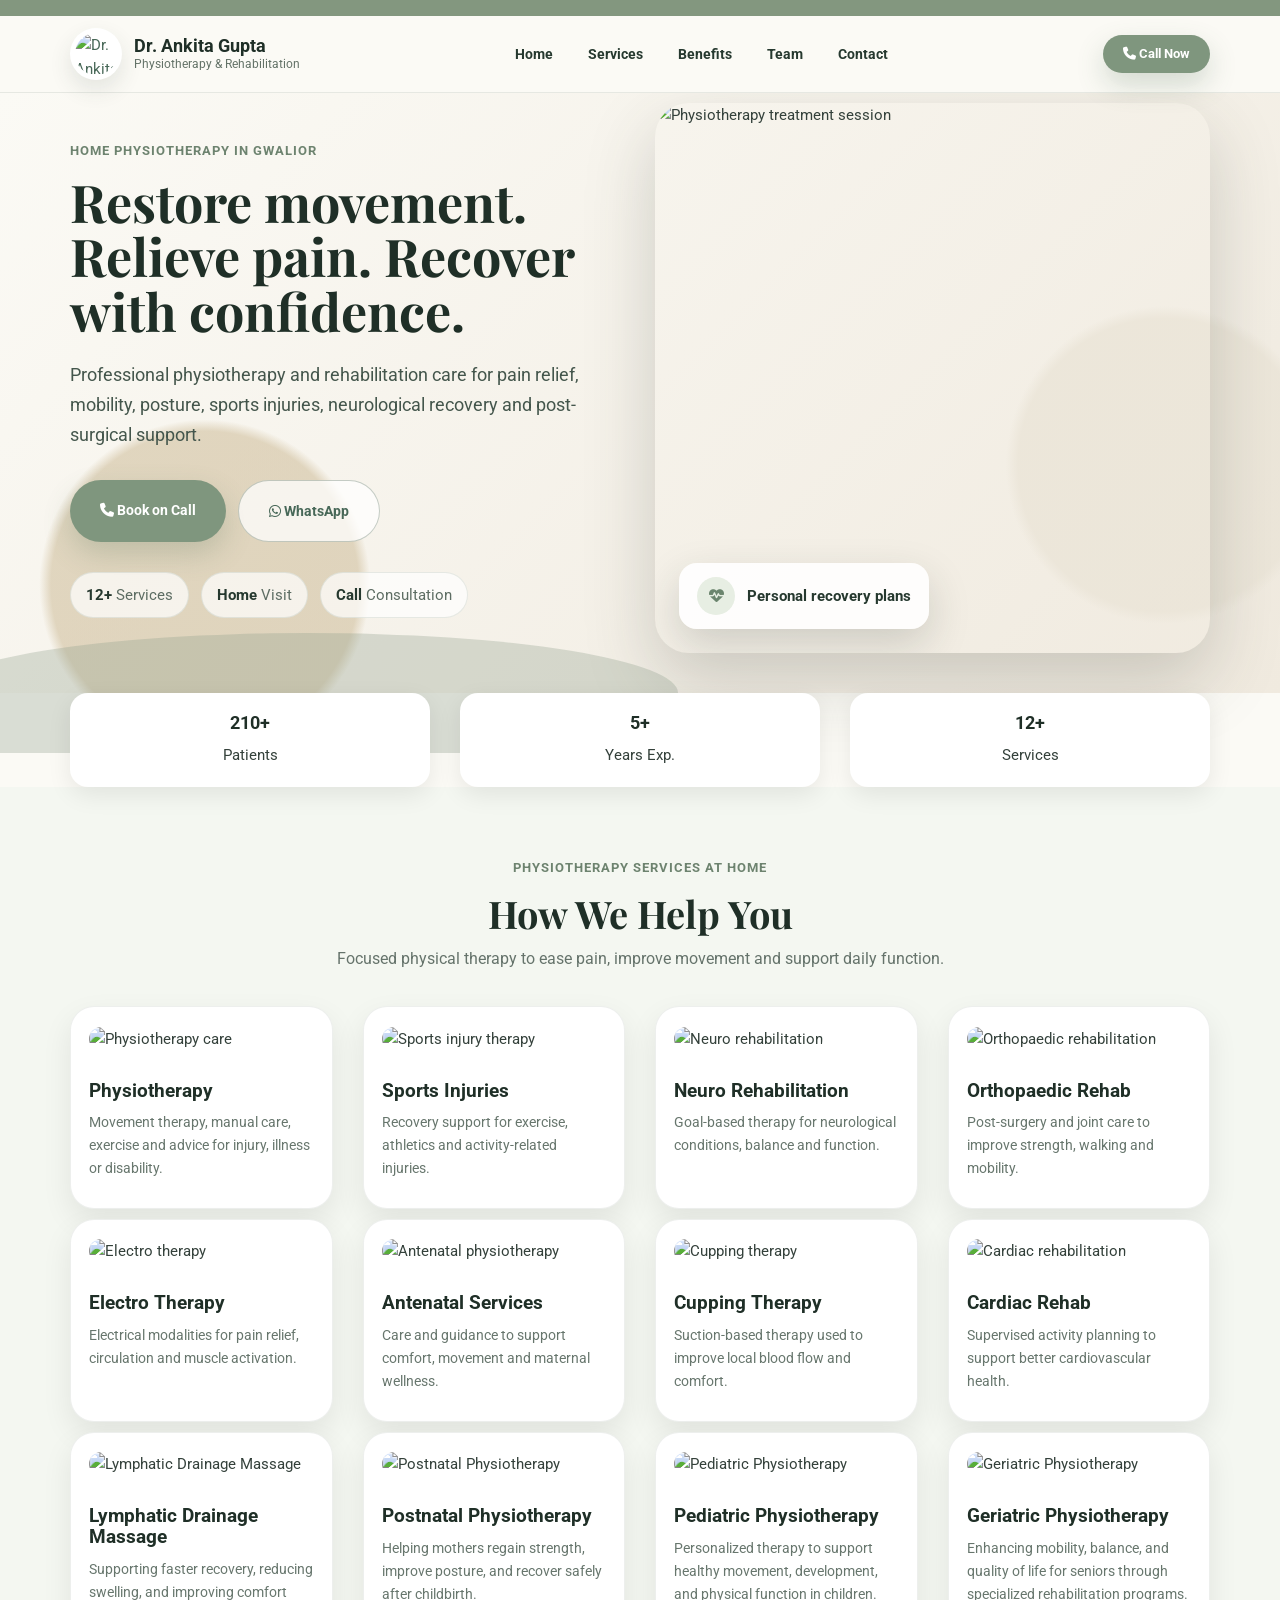
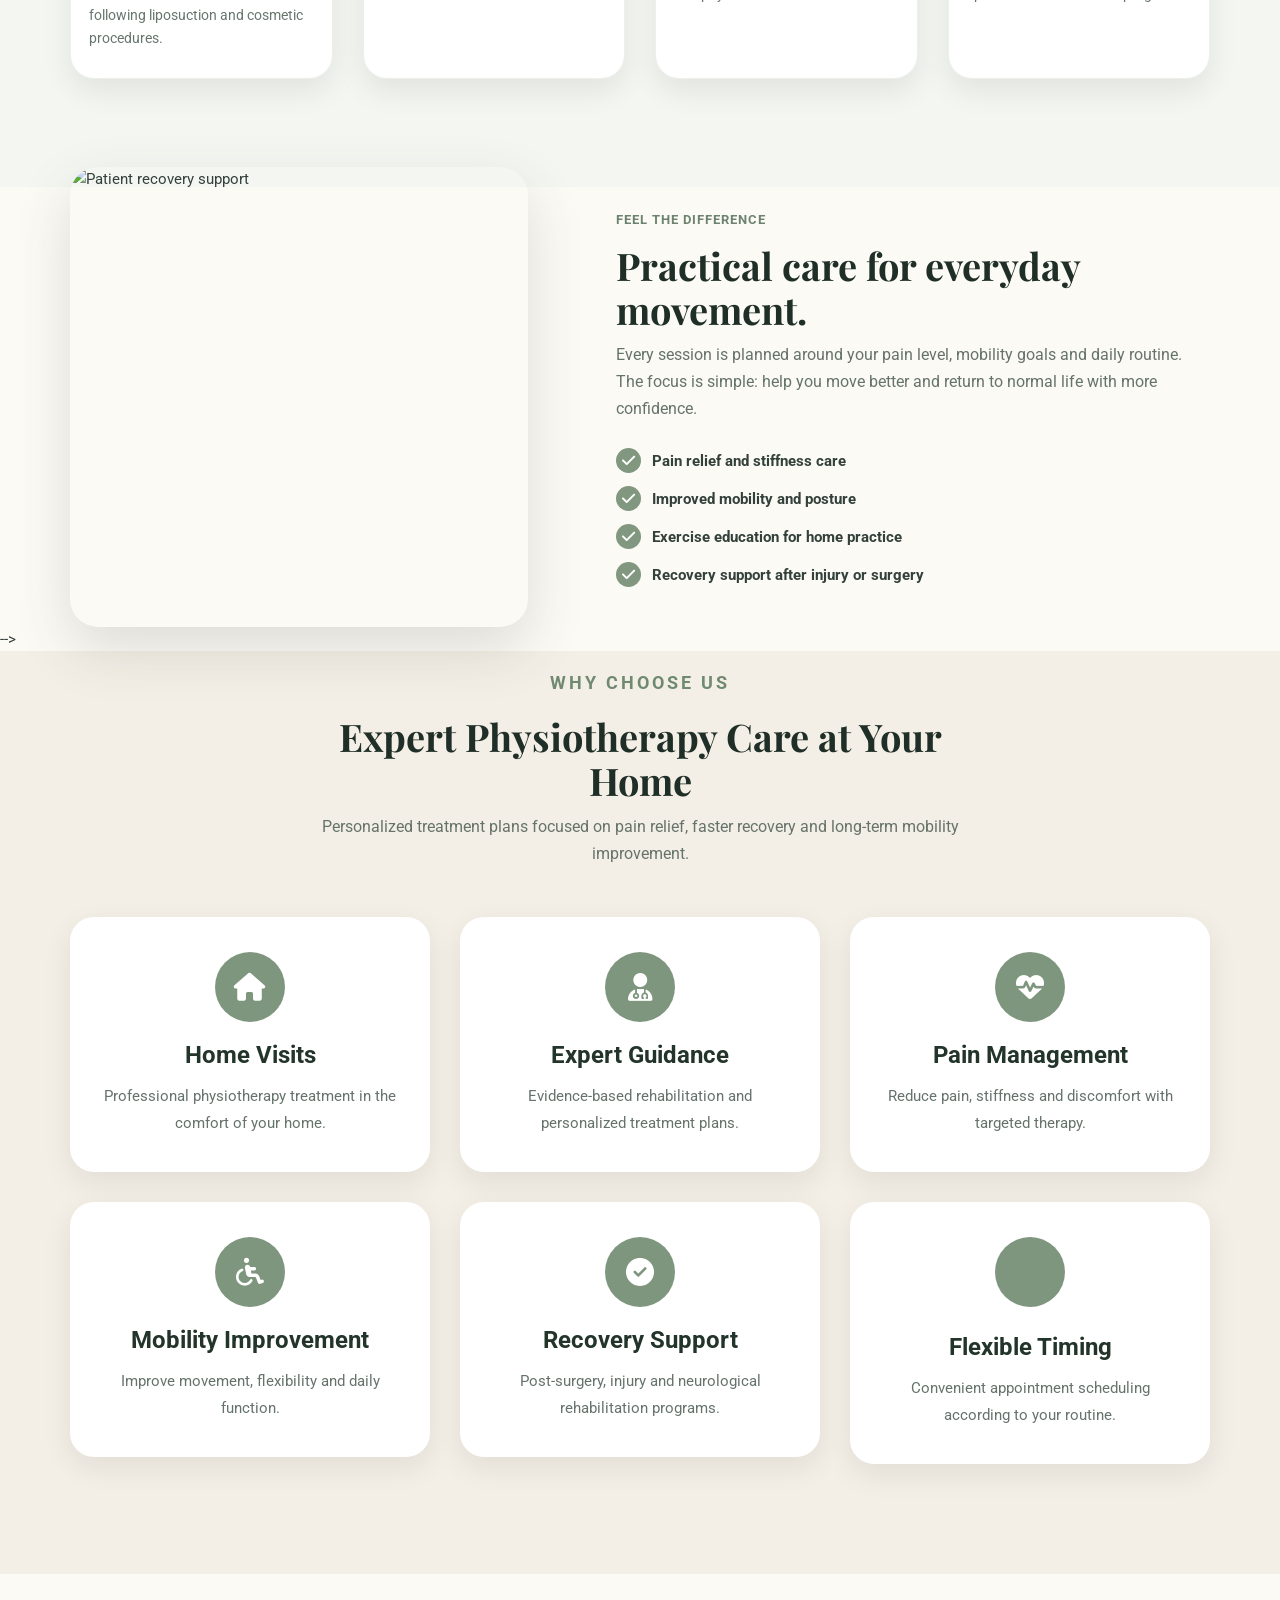
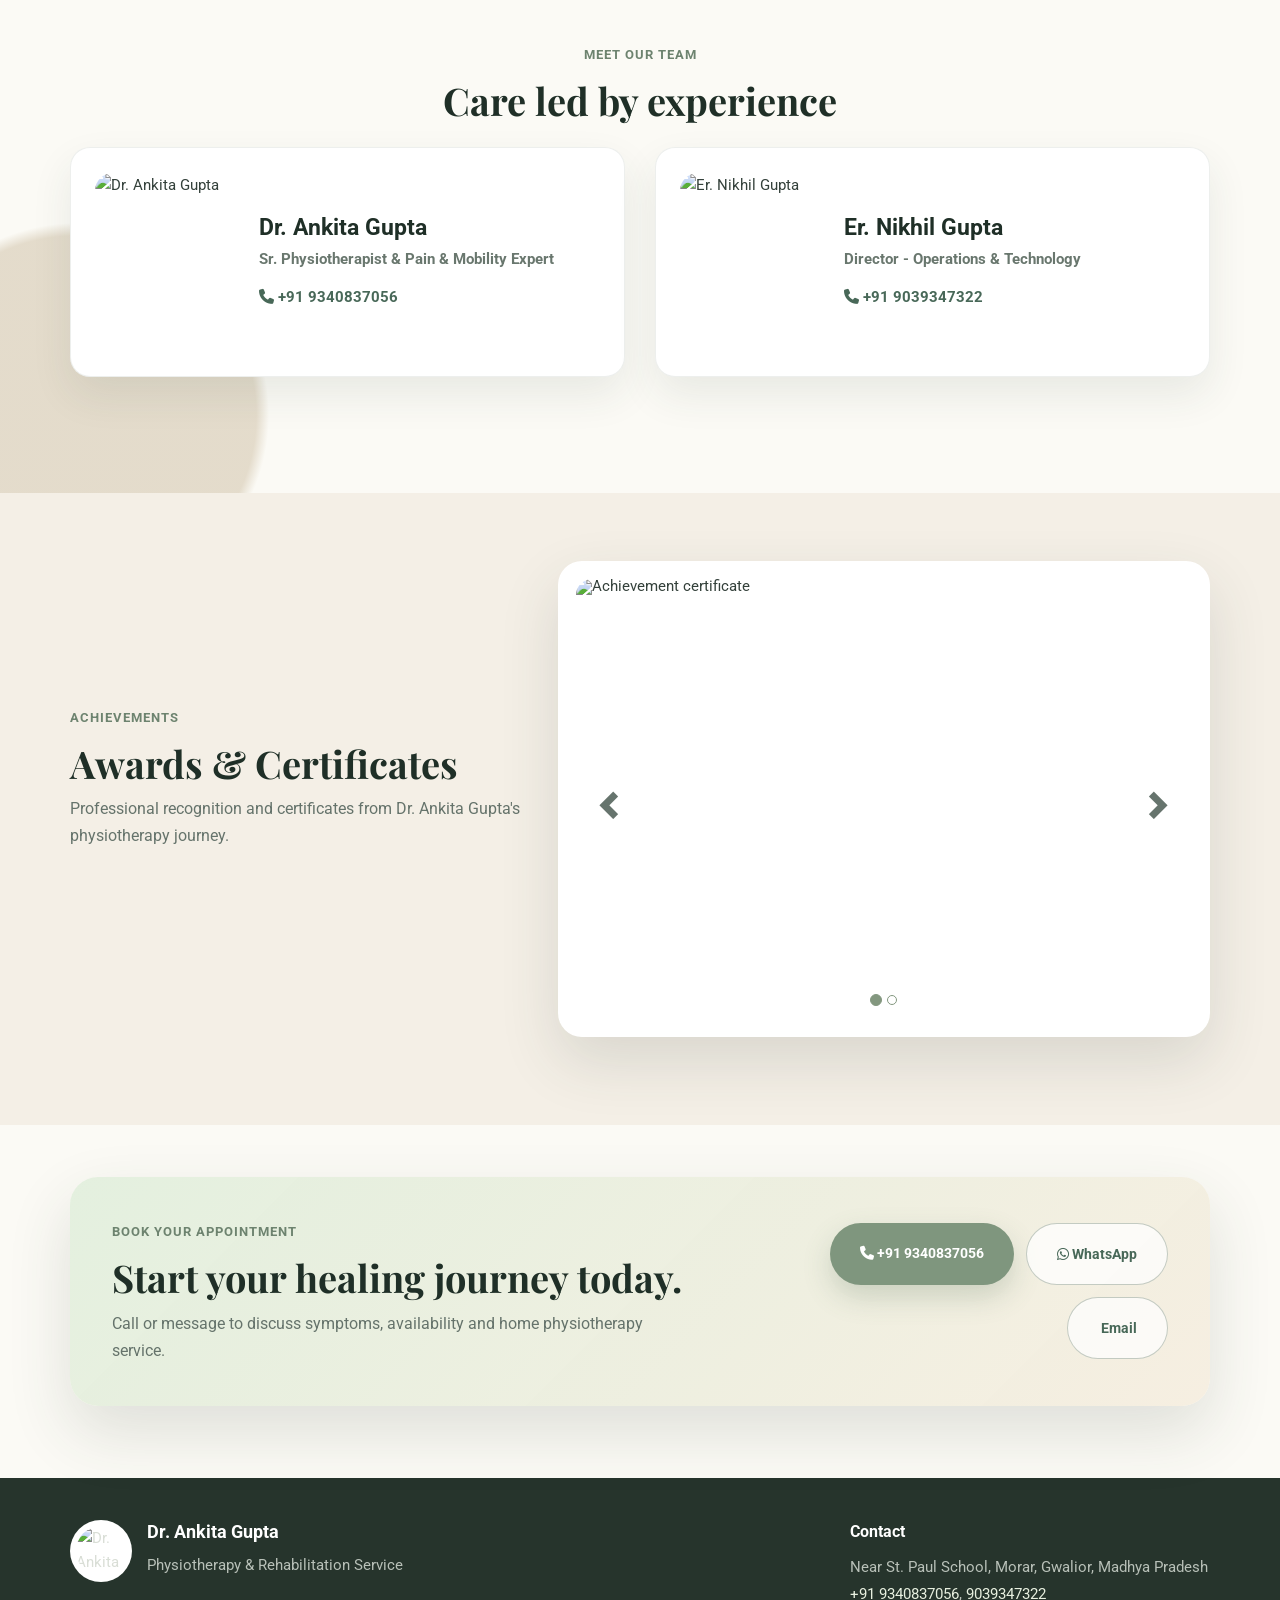
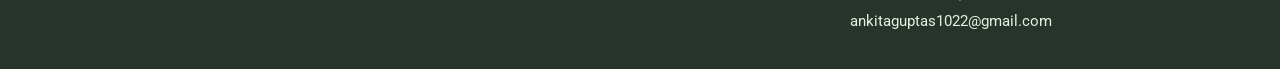
==== index.html @ 7c83ba10 "Add files via upload" ====
<!DOCTYPE html>
<html lang="en">

<head>
    <meta charset="utf-8">
    <meta http-equiv="X-UA-Compatible" content="IE=edge">
    <meta name="viewport" content="width=device-width, initial-scale=1">
    <meta name="description"
        content="Home physiotherapy, rehabilitation, pain relief and recovery care by Dr. Ankita Gupta in Gwalior.">
    <meta name="keywords"
        content="Physiotherapy, home physiotherapy, rehabilitation, sports injury, Gwalior physiotherapist, Dr Ankita Gupta">
    <title>Dr. Ankita Gupta Physiotherapy &amp; Rehabilitation Service</title>
    <link href="css/bootstrap.min.css" rel="stylesheet">
    <link href="https://fonts.googleapis.com/css?family=Playfair+Display:600,700|Roboto:300,400,500,700"
        rel="stylesheet">
    <link href="css/font-awesome.min.css" rel="stylesheet">
    <link href="css/style.css" rel="stylesheet">
    <link href="css/ankita-enhanced.css" rel="stylesheet">
    <!--[if lt IE 9]>
      <script src="https://oss.maxcdn.com/html5shiv/3.7.3/html5shiv.min.js"></script>
      <script src="https://oss.maxcdn.com/respond/1.4.2/respond.min.js"></script>
    <![endif]-->
    <link rel="icon" href="images/logo.png" type="image/x-icon">
    <link rel="stylesheet" href="https://cdnjs.cloudflare.com/ajax/libs/font-awesome/6.7.2/css/all.min.css">
</head>

<body class="home-redesign">
    <div class="site-shell">
        <div class="clinic-topbar">
            <div class="container">
                <div class="topbar-inner">
                    <!-- <span><i class="fa fa-clock-o"></i> Mon to Sat: 5PM - 8PM | Sunday: 3PM - 6PM</span>
                    <span><i class="fa fa-map-marker"></i> Near St. Paul School, Morar, Gwalior</span> -->
                    <!-- <span><i class="fa fa-envelope-o"></i> <a
                            href="mailto:ankitaguptas1022@gmail.com">ankitaguptas1022@gmail.com</a></span> -->
                </div>
            </div>
        </div>

        <header class="clinic-header">
            <div class="container">
                <div class="clinic-nav">
                    <a class="clinic-brand" href="index.html" aria-label="Dr. Ankita Gupta home">
                        <img src="images/logo.png" alt="Dr. Ankita Gupta Physiotherapy logo">
                        <span>
                            <strong>Dr. Ankita Gupta</strong>
                            <small>Physiotherapy &amp; Rehabilitation</small>
                        </span>
                    </a>
                    <button class="mobile-menu-toggle"
                        aria-label="Menu"><span></span><span></span><span></span></button>
                    <div class="menu-overlay"></div>
                    <nav class="clinic-menu" aria-label="Main navigation">
                        <a href="#home">Home</a>
                        <a href="#services">Services</a>
                        <a href="#benefits">Benefits</a>
                        <a href="#team">Team</a>
                        <a href="#contact">Contact</a>
                    </nav>
                    <a class="btn btn-default nav-cta" href="tel:9340837056"><i class="fa fa-phone"></i> Call Now</a>
                </div>
            </div>
        </header>

        <main>
            <section class="clinic-hero" id="home">
                <div class="container">
                    <div class="row hero-grid">
                        <div class="col-md-6">
                            <div class="hero-copy reveal-up">
                                <span class="eyebrow">Home physiotherapy in Gwalior</span>
                                <h1>Restore movement. Relieve pain. Recover with confidence.</h1>
                                <p>Professional physiotherapy and rehabilitation care for pain relief, mobility,
                                    posture, sports injuries, neurological recovery and post-surgical support.</p>
                                <div class="hero-actions">
                                    <a class="btn btn-default btn-lg" href="tel:9340837056"><i class="fa fa-phone"></i>
                                        Book on Call</a>
                                    <a class="btn btn-outline btn-lg" href="https://wa.me/919340837056"><i
                                            class="fa-brands fa-whatsapp"></i> WhatsApp</a>
                                </div>
                               <div class="hero-trust">
                                    <span><strong>12+</strong> Services</span>
                                    <span><strong>Home</strong> Visit</span>
                                    <span><strong>Call</strong> Consultation</span>
                                </div>
                            </div>
                        </div>
                        <div class="col-md-6">
                            <div class="hero-visual reveal-up delay-1">
                                <img src="images/main.png" alt="Physiotherapy treatment session">
                                <div class="floating-card">
                                    <i class="fa fa-heartbeat"></i>
                                    <span>Personal recovery plans</span>
                                </div>
                            </div>
                        </div>
                    </div>
                </div>
            </section>

            <!-- New section -->
            <section class="container">
                <div class="row">
                    <div class="col-xs-4">
                        <div class="counter-box">
                            <h3 data-count="500">0</h3>
                            <p>Patients</p>
                        </div>
                    </div>

                    <div class="col-xs-4">
                        <div class="counter-box">
                            <h3 data-count="5">0</h3>
                            <p>Years&nbsp;Exp.</p>
                        </div>
                    </div>

                    <div class="col-xs-4">
                        <div class="counter-box">
                            <h3 data-count="12">0</h3>
                            <p>Services</p>
                        </div>
                    </div>
                </div>
            </section>

            <section class="services-section section-band" id="services">
                <div class="mobile-wave" aria-hidden="true"></div>
                <div class="container">
                    <div class="section-heading text-center reveal-up">
                        <span class="eyebrow">Physiotherapy Services at Home</span>
                        <h2>How We Help You</h2>
                        <p>Focused physical therapy to ease pain, improve movement and support daily function.</p>
                    </div>
                    <div class="row service-grid">
                        <div class="col-md-3 col-sm-6">
                            <article class="service-card reveal-up">
                                <img src="images/IMG1.jpg" alt="Physiotherapy care">
                                <div class="service-content">
                                    <h3>Physiotherapy</h3>
                                    <p>Movement therapy, manual care, exercise and advice for injury, illness or
                                        disability.</p>
                                </div>
                            </article>
                        </div>
                        <div class="col-md-3 col-sm-6">
                            <article class="service-card reveal-up delay-1"><img src="images/sportInjury.jpg"
                                    alt="Sports injury therapy">
                                <div class="service-content">
                                    <h3>Sports Injuries</h3>
                                    <p>Recovery support for exercise, athletics and activity-related injuries.</p>
                                </div>
                            </article>
                        </div>
                        <div class="col-md-3 col-sm-6">
                            <article class="service-card reveal-up delay-2"><img src="images/neuro-rehab.jpg"
                                    alt="Neuro rehabilitation">
                                <div class="service-content">
                                    <h3>Neuro Rehabilitation</h3>
                                    <p>Goal-based therapy for neurological conditions, balance and function.</p>
                                </div>
                            </article>
                        </div>
                        <div class="col-md-3 col-sm-6">
                            <article class="service-card reveal-up delay-2"><img src="images/sport-injury.jpg"
                                    alt="Orthopaedic rehabilitation">
                                <div class="service-content">
                                    <h3>Orthopaedic Rehab</h3>
                                    <p>Post-surgery and joint care to improve strength, walking and mobility.</p>
                                </div>
                            </article>
                        </div>
                        <div class="col-md-3 col-sm-6">
                            <article class="service-card reveal-up"><img src="images/electro.jpg" alt="Electro therapy">
                                <div class="service-content">
                                    <h3>Electro Therapy</h3>
                                    <p>Electrical modalities for pain relief, circulation and muscle activation.</p>
                                </div>
                            </article>
                        </div>
                        <div class="col-md-3 col-sm-6">
                            <article class="service-card reveal-up delay-1"><img src="images/antinatal.jpg"
                                    alt="Antenatal physiotherapy">
                                <div class="service-content">
                                    <h3>Antenatal Services</h3>
                                    <p>Care and guidance to support comfort, movement and maternal wellness.</p>
                                </div>
                            </article>
                        </div>
                        <div class="col-md-3 col-sm-6">
                            <article class="service-card reveal-up delay-3"><img src="images/cupping.jpg"
                                    alt="Cupping therapy">
                                <div class="service-content">
                                    <h3>Cupping Therapy</h3>
                                    <p>Suction-based therapy used to improve local blood flow and comfort.</p>
                                </div>
                            </article>
                        </div>
                        <div class="col-md-3 col-sm-6">
                            <article class="service-card reveal-up delay-3"><img src="images/cardio.jpg"
                                    alt="Cardiac rehabilitation">
                                <div class="service-content">
                                    <h3>Cardiac Rehab</h3>
                                    <p>Supervised activity planning to support better cardiovascular health.</p>
                                </div>
                            </article>
                        </div>

                        <div class="col-md-3 col-sm-6">
                            <article class="service-card reveal-up"><img src="images/lymphatic-drainage.png"
                                    alt="Lymphatic Drainage Massage">
                                <div class="service-content">
                                    <h3>Lymphatic Drainage Massage</h3>
                                    <p>Supporting faster recovery, reducing swelling, and improving comfort following
                                        liposuction and cosmetic procedures.</p>
                                </div>
                            </article>
                        </div>
                        <div class="col-md-3 col-sm-6">
                            <article class="service-card reveal-up delay-1"><img src="images/postnatal.png"
                                    alt="Postnatal Physiotherapy">
                                <div class="service-content">
                                    <h3>Postnatal Physiotherapy</h3>
                                    <p>Helping mothers regain strength, improve posture, and recover safely after
                                        childbirth.</p>
                                </div>
                            </article>
                        </div>
                        <div class="col-md-3 col-sm-6">
                            <article class="service-card reveal-up delay-2"><img src="images/pediatric.png"
                                    alt="Pediatric Physiotherapy">
                                <div class="service-content">
                                    <h3>Pediatric Physiotherapy</h3>
                                    <p>Personalized therapy to support healthy movement, development, and physical
                                        function in children.</p>
                                </div>
                            </article>
                        </div>
                        <div class="col-md-3 col-sm-6">
                            <article class="service-card reveal-up delay-3"><img src="images/geriatric.png"
                                    alt="Geriatric Physiotherapy">
                                <div class="service-content">
                                    <h3>Geriatric Physiotherapy</h3>
                                    <p>Enhancing mobility, balance, and quality of life for seniors through specialized
                                        rehabilitation programs.</p>
                                </div>
                            </article>
                        </div>
                    </div>
                </div>
            </section>
            <div class="container">
                <div class="row middle-row">
                    <div class="col-md-5">
                        <div class="benefit-photo reveal-up">
                            <img src="images/left-image.jpg" alt="Patient recovery support">
                        </div>
                    </div>
                    <div class="col-md-7">
                        <div class="benefit-copy reveal-up delay-1">
                            <span class="eyebrow">Feel the difference</span>
                            <h2>Practical care for everyday movement.</h2>
                            <p>Every session is planned around your pain level, mobility goals and daily routine. The
                                focus is simple: help you move better and return to normal life with more confidence.
                            </p>
                            <div class="benefit-list">
                                <span><i class="fa fa-check"></i> Pain relief and stiffness care</span>
                                <span><i class="fa fa-check"></i> Improved mobility and posture</span>
                                <span><i class="fa fa-check"></i> Exercise education for home practice</span>
                                <span><i class="fa fa-check"></i> Recovery support after injury or surgery</span>
                            </div>
                        </div>
                    </div>
                </div>
            </div>
            </section> -->

            <section class="benefits-section" id="benefits">
                <div class="container">

                    <div class="section-heading text-center">
                        <span class="eyebrow">Why Choose Us</span>
                        <h2>Expert Physiotherapy Care at Your Home</h2>
                        <p>
                            Personalized treatment plans focused on pain relief,
                            faster recovery and long-term mobility improvement.
                        </p>
                    </div>

                    <div class="row benefits-grid">

                        <div class="col-md-4 col-sm-6">
                            <div class="benefit-card">
                                <i class="fa fa-home"></i>
                                <h3>Home Visits</h3>
                                <p>Professional physiotherapy treatment in the comfort of your home.</p>
                            </div>
                        </div>

                        <div class="col-md-4 col-sm-6">
                            <div class="benefit-card">
                                <i class="fa fa-user-md"></i>
                                <h3>Expert Guidance</h3>
                                <p>Evidence-based rehabilitation and personalized treatment plans.</p>
                            </div>
                        </div>

                        <div class="col-md-4 col-sm-6">
                            <div class="benefit-card">
                                <i class="fa fa-heartbeat"></i>
                                <h3>Pain Management</h3>
                                <p>Reduce pain, stiffness and discomfort with targeted therapy.</p>
                            </div>
                        </div>

                        <div class="col-md-4 col-sm-6">
                            <div class="benefit-card">
                                <i class="fa fa-wheelchair"></i>
                                <h3>Mobility Improvement</h3>
                                <p>Improve movement, flexibility and daily function.</p>
                            </div>
                        </div>

                        <div class="col-md-4 col-sm-6">
                            <div class="benefit-card">
                                <i class="fa fa-check-circle"></i>
                                <h3>Recovery Support</h3>
                                <p>Post-surgery, injury and neurological rehabilitation programs.</p>
                            </div>
                        </div>

                        <div class="col-md-4 col-sm-6">
                            <div class="benefit-card">
                                <i class="fa fa-clock-o"></i>
                                <h3>Flexible Timing</h3>
                                <p>Convenient appointment scheduling according to your routine.</p>
                            </div>
                        </div>

                    </div>

                </div>
            </section>



            <section class="profile-section section-band" id="team">
                <div class="container">
                    <div class="section-heading text-center reveal-up">
                        <span class="eyebrow">Meet Our Team</span>
                        <h2>Care led by experience</h2>
                    </div>
                    <div class="row team-grid">
                        <div class="col-sm-6">
                            <article class="profile-card reveal-up">
                                <img src="images/team-1.jpg" alt="Dr. Ankita Gupta">
                                <div>
                                    <h3>Dr. Ankita Gupta</h3>
                                    <p>Sr. Physiotherapist &amp; Pain & Mobility Expert</p>
                                    <a href="tel:9340837056"><i class="fa fa-phone"></i> +91 9340837056</a>
                                </div>
                            </article>
                        </div>
                        <div class="col-sm-6">
                            <article class="profile-card reveal-up delay-1">
                                <img src="images/nikhil.png" alt="Er. Nikhil Gupta">
                                <div>
                                    <h3>Er. Nikhil Gupta</h3>
                                    <p>Director - Operations & Technology</p>
                                    <a href="tel:9039347322"><i class="fa fa-phone"></i> +91 9039347322</a>
                                </div>
                            </article>
                        </div>
                    </div>
                </div>
            </section>

            <section class="certificate-section">
                <div class="container">
                    <div class="row middle-row">
                        <div class="col-md-5">
                            <div class="section-heading left reveal-up">
                                <span class="eyebrow">Achievements</span>
                                <h2>Awards &amp; Certificates</h2>
                                <p>Professional recognition and certificates from Dr. Ankita Gupta's physiotherapy
                                    journey.</p>
                            </div>
                        </div>
                        <div class="col-md-7">
                            <div id="certificateCarousel" class="carousel slide reveal-up delay-1" data-ride="carousel"
                                data-interval="6000">
                                <ol class="carousel-indicators">
                                    <li data-target="#certificateCarousel" data-slide-to="0" class="active"></li>
                                    <li data-target="#certificateCarousel" data-slide-to="1"></li>
                                </ol>
                                <div class="carousel-inner">
                                    <div class="item active">
                                        <img src="images/ach2.jpg" alt="Achievement certificate" class="img-responsive">
                                    </div>
                                    <div class="item">
                                        <img src="images/ach3.jpg" alt="Achievement certificate" class="img-responsive">
                                    </div>
                                </div>
                                <a class="left carousel-control" href="#certificateCarousel" data-slide="prev">
                                    <span class="glyphicon glyphicon-chevron-left"></span>
                                    <span class="sr-only">Previous</span>
                                </a>
                                <a class="right carousel-control" href="#certificateCarousel" data-slide="next">
                                    <span class="glyphicon glyphicon-chevron-right"></span>
                                    <span class="sr-only">Next</span>
                                </a>
                            </div>
                        </div>
                    </div>
                </div>
            </section>

            <section class="contact-panel" id="contact">
                <div class="container">
                    <div class="contact-card reveal-up">
                        <div>
                            <span class="eyebrow">Book your appointment</span>
                            <h2>Start your healing journey today.</h2>
                            <p>Call or message to discuss symptoms, availability and home physiotherapy service.</p>
                        </div>
                        <div class="contact-actions">
                            <a class="btn btn-default btn-lg" href="tel:9340837056"><i class="fa fa-phone"></i> +91
                                9340837056</a>
                            <a class="btn btn-outline btn-lg" href="https://wa.me/919340837056"><i
                                    class="fa-brands fa-whatsapp"></i> WhatsApp</a>
                            <a class="btn btn-outline btn-lg" href="mailto:ankitaguptas1022@gmail.com"><i
                                    class="fa fa-envelope-o"></i> Email</a>
                        </div>
                    </div>
                </div>
            </section>
        </main>

        <footer class="clinic-footer">
            <div class="container">
                <div class="row">
                    <div class="col-md-5">
                        <div class="footer-brand">
                            <img src="images/logo.png" alt="Dr. Ankita Gupta logo">
                            <div>
                                <h3>Dr. Ankita Gupta</h3>
                                <p>Physiotherapy &amp; Rehabilitation Service</p>
                            </div>
                        </div>
                    </div>
                    <div class="col-md-3 col-sm-6">
                        <!-- <h4>Clinic Hours</h4>
                        <p>Mon to Sat: 5PM - 8PM<br>Sunday: 3PM - 6PM</p> -->
                    </div>
                    <div class="col-md-4 col-sm-6">
                        <h4>Contact</h4>
                        <p>Near St. Paul School, Morar, Gwalior, Madhya Pradesh<br>
                            <a href="tel:9340837056">+91 9340837056</a>, <a href="tel:9039347322">9039347322</a><br>
                            <a href="mailto:ankitaguptas1022@gmail.com">ankitaguptas1022@gmail.com</a>
                        </p>
                    </div>
                </div>
            </div>
        </footer>
    </div>

    <a class="mobile-call" href="tel:9340837056"><i class="fa fa-phone"></i> Call Now</a>

    <script src="js/jquery.min.js"></script>
    <script src="js/bootstrap.min.js"></script>
    <script>
        (function () {
            var items = document.querySelectorAll('.reveal-up');
            if (!('IntersectionObserver' in window)) {
                for (var i = 0; i < items.length; i++) {
                    items[i].classList.add('is-visible');
                }
                return;
            }
            var observer = new IntersectionObserver(function (entries) {
                entries.forEach(function (entry) {
                    if (entry.isIntersecting) {
                        entry.target.classList.add('is-visible');
                        observer.unobserve(entry.target);
                    }
                });
            }, { threshold: 0.16 });
            items.forEach(function (item) {
                observer.observe(item);
            });
        })();
    </script>


    <script>
        document.addEventListener('DOMContentLoaded', function () {
            const btn = document.querySelector('.mobile-menu-toggle');
            const menu = document.querySelector('.clinic-menu');
            const overlay = document.querySelector('.menu-overlay');

            if (btn) {
                btn.addEventListener('click', function () {
                    menu.classList.toggle('menu-open');
                    btn.classList.toggle('active');
                    overlay.classList.toggle('show');
                });
            }

            if (overlay) {
                overlay.addEventListener('click', function () {
                    menu.classList.remove('menu-open');
                    btn.classList.remove('active');
                    overlay.classList.remove('show');
                });
            }
        });
    </script>
    <script src="js/ankita-enhanced.js"></script>
</body>


</html>
---- css/style.css ----
@charset "UTF-8";

/* CSS Document */

/*------------------------------------------------------------------

Template Name:      Free Physiotherapy Website Template Download
Version:            1.0.0
Created Date:       30/03/2017 
Author:             Jitu Chauhan 

------------------------------------------------------------------
[CSS Table of contents]

1.  Body / Typography 
2.  Form Elements
3.  Buttons
4.  General / Elements
        4.1 Section space
        4.2 Margin space
        4.3 Padding space
        4.4 Background color
        4.5 Features
        4.7 Call to actions
        4.8 Img hover effect
        4.9 Icon
        -----------------------
5. Header / Navigations
        5.1 Header Regular
        5.2 Header Transparent
        5.3 Navigation Regular
        5.4 Page Header

        -----------------------
6. Slider
        6.1 Slider
        -----------------------
7. Content
8. Footers
9. Pages
    9.1  Service
    9.2  Service Single / sidebar with sidenav
    9.3  Testimonial
    9.4  Contact us
    9.5  Styleguide
    ------------------------------------
10.Blog
    10.1 Blog Default
    10.2 Blog Single
    ------------------------------------
11.Sidebar
    11.1 Widget
    ------------------------------------

13. Media Queries

------------------------------------------------------------------*/

/*-----------------------------------
    1. Body / Typography 
-----------------------------------*/

body { -webkit-font-smoothing: antialiased; text-rendering: optimizeLegibility; font-size: 15px; background-color: #fff; color: #6f6f6f; font-family: 'Roboto', sans-serif; line-height: 24px; }
h1, h2, h3, h4, h5, h6 { margin: 0; padding: 0; margin-bottom: 10px; color: #3c3c3c; font-weight: 400; font-family: 'Roboto', sans-serif; }
h1 { font-size: 30px; line-height: 42px; }
h1.heading-line:after { display: block; position: relative; left: 0; border-radius: 3px; content: " "; border-bottom: 3px solid #e4e0d8; width: 30px; padding-bottom: 30px; }
h2 { font-size: 22px; line-height: 32px; }
h3 { font-size: 18px; }
h4 { font-size: 16px; line-height: 24px; margin-bottom: 10px; }
h5 { font-size: 14px; }
h6 { font-size: 12px; }
p { margin: 0 0 20px; }
p:last-child { margin-bottom: 0px; }
ul, ol { margin: 0; }
ul li, ol li { }
a { color: #0eb769; text-decoration: none; -webkit-transition: all 0.3s; -moz-transition: all 0.3s; transition: all 0.3s; }
a:focus, a:hover { text-decoration: none; color: #019852; }
strong { }
.listnoneContact {  padding: 0px; }
.lead { font-size: 21px; color: #3c3c3c; font-weight: 400; }
.italic { font-style: italic; }
.small-text { color: #b4b1ac; font-size: 12px; }
.text-caps { text-transform: uppercase; letter-spacing: 2px; }
::selection { background: #ffecb3; color: #333; }
h3 small { font-weight: 400; line-height: 1; color: #0eb769; font-size: 14px; }
.bdr-btm { border-bottom: 1px solid #f1f3f8; margin-bottom: 30px; }
hr { margin-top: 20px; margin-bottom: 20px; border: 0; border-top: 1px solid #f1f3f8; }
blockquote { padding: 10px 20px; margin: 0px; font-size: 21px; line-height: 32px; color: #3c3c3c; font-style: italic; border-left: 5px solid #0eb769; }

/*-------------- align ------------*/

/* =WordPress Core
-------------------------------------------------------------- */

.alignnone { margin: 5px 20px 20px 0; }
.aligncenter, div.aligncenter { display: block; margin: 5px auto 5px auto; }
.alignright { float: right; margin: 0px 0 30px 30px; width: 100%;}
.alignleft { float: left; margin: 0px 30px 0px 0; width: 100%; }
a img.alignright { float: right; margin: 0px 0 30px 30px; }
a img.alignnone { margin: 5px 20px 20px 0; }
a img.alignleft { float: left; margin: 5px 20px 20px 0; }
a img.aligncenter { display: block; margin-left: auto; margin-right: auto; }
.wp-caption { background: #fff; border: 1px solid #f0f0f0; max-width: 96%;    /* Image does not overflow the content area */ padding: 5px 3px 10px; text-align: center; }
.wp-caption.alignnone { margin: 5px 20px 20px 0; }
.wp-caption.alignleft { margin: 5px 20px 20px 0; }
.wp-caption.alignright { margin: 5px 0 20px 20px; }
.wp-caption img { border: 0 none; height: auto; margin: 0; max-width: 98.5%; padding: 0; width: auto; }
.wp-caption p.wp-caption-text { font-size: 11px; line-height: 17px; margin: 0; padding: 0 4px 5px; }

/*-----------------------------------
    2. Form css 
-----------------------------------*/
label { }
.control-label { color: #474747; font-weight: 700; font-size: 12px; text-transform: uppercase; }
.form-control { width: 100%; height: 50px; padding: 6px 12px; font-size: 16px; line-height: 1.42857143; color: #333; background-color: #fff; border: 1px solid #dbe7e1; background-image: none; border-radius: 0px; -webkit-box-shadow: inset 0 0px 0px rgba(255, 255, 255, .075); box-shadow: inset 3px 3px 3px rgba(255, 255, 255, .075); margin-bottom: 15px; }
.form-control:focus { border-color: #c8d8d0; outline: 0; -webkit-box-shadow: inset 0 1px 1px rgba(255, 255, 255, .075), 0 0 8px rgba(255, 255, 255, .6); box-shadow: inset 0 3px 3px rgba(255, 255, 255, .075), 0 0 8px rgba(235, 237, 238, .6); background-color: #f4faf7; }
.textarea.form-control { background-color: #f6f8f9; height: auto; }
.required { }
.form-news-letter .form-control { float: left; width: 75%; margin-right: 10px; }
.form-group { margin-bottom: 10px; }
.get-in-touch { }
.get-in-touch .form-control { margin-bottom: 10px; }

/*-----------------------------------
    3. Buttons 
-----------------------------------*/
.btn { display: inline-block; padding: 10px 20px; margin-bottom: 0; font-size: 13px; font-weight: 800; letter-spacing: 1px; line-height: 1.42857143; text-align: center; border: none; text-transform: uppercase; border-radius: 0px; }
.btn-default { color: #fff; background-color: #0eb769; }
.btn-default:hover { color: #fff; background-color: #019852; border-color: #019852; }
.btn-default.focus, .btn-default:focus { color: #fff; background-color: #019852; border-color: #019852; }
.btn-primary { background-color: #474747; color: #fff; }
.btn-primary:hover { background-color: #333; color: #fff; }
.btn-primary.focus, .btn-primary:focus { }
.btn-white { color: #0eb769; background-color: #fff; border: 1px solid #fff; }
.btn-white:hover { background-color: #019852; border-color: #019852; color: #fff; }
.btn-white.focus, .btn-white:focus { background-color: #019852; border-color: #019852; color: #fff; }
.btn-link { color: #98989c; text-transform: uppercase; font-size: 12px; font-weight: 700; letter-spacing: 2px; border-bottom: 1px solid #98989c; padding-bottom: 2px; }
.btn-link:hover { color: #0eb769; font-weight: 700; text-decoration: none; border-bottom: 1px solid #0eb769; }
.btn-lg { font-size: 14px; padding: 20px 30px; }
.btn-sm { font-size: 12px; padding: 5px 10px; }
.btn-xs { font-size: 12px; padding: 5px 7px; }

/*-----------------------------------
    4. General / Elements 
-----------------------------------*/

/*----------------------- 
    4.1 Section space :
-------------------------*/

/*Note: Section space help to create top bottom space;*/

.space-small { padding-top: 40px; padding-bottom: 40px; }
.space-little-medium { padding-top: 100px; }
.space-medium { padding-top: 100px; padding-bottom: 100px; }
.space-large { padding-top: 120px; padding-bottom: 120px; }
.space-ex-large { padding-top: 140px; padding-bottom: 140px; }

/*----------------------
   4.2 Margin Space
-----------------------*/
.mb0 { margin-bottom: 0px; }
.mb10 { margin-bottom: 10px; }
.mb20 { margin-bottom: 20px; }
.mb30 { margin-bottom: 30px; }
.mb35 { margin-bottom: 35px; }
.mb40 { margin-bottom: 40px; }
.mb60 { margin-bottom: 60px; }
.mb80 { margin-bottom: 80px; }
.mb100 { margin-bottom: 100px; }
.mt0 { margin-top: 0px; }
.mt10 { margin-top: 10px; }
.mt20 { margin-top: 20px; }
.mt30 { margin-top: 30px; }
.mt40 { margin-top: 40px; }
.mt60 { margin-top: 60px; }
.mt70 { margin-top: 70px; }
.mt80 { margin-top: 80px; }
.mt100 { margin-top: 100px; }

/*----- less margin space from top --*/
.mt-20 { margin-top: -20px; }
.mt-40 { margin-top: -40px; }
.mt-60 { margin-top: -60px; }
.mt-80 { margin-top: -80px; }

/*-----------------------
   4.3 Padding space
-------------------------*/
.nopadding { padding: 0px; }
.nopr { padding-right: 0px; }
.nopl { padding-left: 0px; }
.pinside10 { padding: 10px; }
.pinside20 { padding: 20px; }
.pinside30 { padding: 30px; }
.pinside40 { padding: 40px; }
.pinside50 { padding: 50px; }
.pinside60 { padding: 60px; }
.pinside80 { padding: 80px; }
.pinside130 { padding: 130px; }
.pdt10 { padding-top: 10px; }
.pdt20 { padding-top: 20px; }
.pdt30 { padding-top: 30px; }
.pdt40 { padding-top: 40px; }
.pdt60 { padding-top: 60px; }
.pdt80 { padding-top: 80px; }
.pdb10 { padding-bottom: 10px; }
.pdb20 { padding-bottom: 20px; }
.pdb30 { padding-bottom: 30px; }
.pdb40 { padding-bottom: 40px; }
.pdb60 { padding-bottom: 60px; }
.pdb80 { padding-bottom: 80px; }
.pdl10 { padding-left: 10px; }
.pdl20 { padding-left: 20px; }
.pdl30 { padding-left: 30px; }
.pdl40 { padding-left: 40px; }
.pdl60 { padding-left: 60px; }
.pdl80 { padding-left: 80px; }
.pdr10 { padding-right: 10px; }
.pdr20 { padding-right: 20px; }
.pdr30 { padding-right: 30px; }
.pdr40 { padding-right: 40px; }
.pdr60 { padding-right: 60px; }
.pdr80 { padding-right: 80px; }

/*--------------------------------
4.4 Background & Block color 
----------------------------------*/
.bg-light { background-color: #f6f3ec; }
.bg-primary { background-color: #0eb769; }
.bg-default { background-color: #effef7; }
.bg-white { background-color: #fff; }
.outline { border: 1px solid #e5e7ec; }
.section-title { }
.title { color: #3c3c3c; }
.text-white { color: #fff; }
.primary-sidebar { }
.secondary-sidebar { }

/*--------------------------------
4.5 Features Block 
----------------------------------*/
.feature { }
.feature-icon { margin-bottom: 20px; }
.feature-left { }
.feature-left .feature-icon { float: left; }
.feature-left .feature-content { padding-left: 80px; }
.feature-center { }
.feature-center .feature-icon { }
.feature-center .feature-content { }
.feature-inner { }
.feature-outline { }
.thumbnail-block { }
.thumbnail-img { }
.thumbnail-content { }
.thumbnail-inner { }
.thumbnail-outline { }

/*----------------- video ---------------*/
.video-section { position: relative; }
.video-img { position: relative; }
.video-img img { width: 100%; }
.video-action { position: absolute; top: 40%; left: 47%; }

/*--------------------------------
4.6 Bullet 
----------------------------------*/
.bullet { position: relative; padding-left: 15px; color: #78807e; line-height: 32px; }
.bullet-double-right li:before { font-family: FontAwesome; display: block; position: absolute; left: 0; width: 13px; font-size: 14px; color: #78807e; content: "\f101"; }

/*--------------------------------
4.7 Call to actions 
----------------------------------*/
.cta-block { }
.cta-title { font-size: 32px; font-weight: 700; letter-spacing: -1px; color: #fff; margin-bottom: 10px; }
.cta-text { font-size: 18px; color: #a2fed4; }
.cta-content { }
.cta-call, .cta-mail { }

/*--------------------------------
4.8 Image Hover Effect 
----------------------------------*/
.imghover { display: block; position: relative; max-width: 100%; }
.imghover::before, .imghover::after { display: block; position: absolute; content: ""; text-align: center; opacity: 0; }
.imghover::before { top: 0; right: 0; bottom: 0; left: 0; }
.imghover::after { top: 50%; left: 50%; width: 50px; height: 50px; line-height: 50px; margin: -25px 0 0 -25px; content: "\f2a8"; font-family: "FontAwesome"; font-size: 36px; }
.imghover:hover::before, .imghover:hover::after { opacity: 1; }
.imghover:hover::before { background: rgba(212, 27, 44, .55); }
.imghover:hover::after { color: #FFFFFF; }
[class^='imghvr-'], [class*=' imghvr-'] { background: rgba(211, 0, 80, .55); }

/*--------------------------------
4.9 Icon 
----------------------------------*/
.icon { }
.icon-1x { font-size: 18px; }

/* default icon size of font*/
.icon-2x { font-size: 38px; }
.icon-4x { font-size: 65px; }
.icon-6x { font-size: 88px; }
.icon-8x { font-size: 108px; }
.icon-default { color: #0eb769; }
.icon-primary { color: #474954; }
.icon-secondary { color: #fff; }
.icon-white { color: #fff; }

/*--------------------------------
5 Header / Navigations 
----------------------------------*/

/*--------------------
    5.1 Header Regular 
   ----------------------*/

.logo { }
.header { background-color: #fff; z-index: 9999; position: relative; padding-top: 20px; padding-bottom: 20px; }
.header-top { background-color: #0eb769; font-size: 15px; padding-top: 11px; padding-bottom: 11px; line-height: 15px; color: #fff; font-weight: 500; }
.top-text { text-align: right; }
.top-text .text-block { padding-left: 20px; color: #fff; line-height: 18px; }
.call-block { }
.call-no { }
.mail-block { }
.mail-text { }
.time-block { }
.time-text { }
.call-block, .mail-block, .time-block { }

/*--------------------------
    5.2 Navigations Regular
   ----------------------------*/
.hero-section { padding-top: 135px; padding-bottom: 135px; background: linear-gradient(rgba(36, 39, 38, 0.5), rgba(36, 39, 38, 0.5)), rgba(36, 39, 38, 0.5) url(../images/hero.jpg) no-repeat center; background-size: cover; }
.hero-caption { padding-top: 100px; padding-bottom: 100px; }
.hero-title { font-size: 46px; color: #fff; line-height: 50px; font-weight: 600; margin-bottom: 30px; letter-spacing: -1px; }
.hero-text { font-size: 18px; color: #fff; margin-bottom: 30px; }
.navigation { float: right; }
.is-sticky .header {  -webkit-box-shadow: 0px 2px 6px 0px rgba(230,230,230,1);
-moz-box-shadow: 0px 2px 6px 0px rgba(230,230,230,1);
box-shadow: 0px 2px 6px 0px rgba(230,230,230,1);}
#navigation, #navigation ul, #navigation ul li, #navigation ul li a, #navigation #menu-button { margin: 0; padding: 0; border: 0; list-style: none; line-height: 1; display: block; position: relative; -webkit-box-sizing: border-box; -moz-box-sizing: border-box; box-sizing: border-box; }
#navigation:after, #navigation > ul:after { content: "."; display: block; clear: both; visibility: hidden; line-height: 0; height: 0; }
#navigation #menu-button { display: none; }
#navigation { margin-top: 10px; }
#navigation > ul > li { float: left; }
#navigation.align-center > ul { font-size: 0; text-align: center; }
#navigation.align-center > ul > li { display: inline-block; float: none; }
#navigation.align-center ul ul { text-align: left; }
#navigation.align-right > ul > li { float: right; }
#navigation > ul > li > a { padding: 15px 25px; font-size: 14px; color: #474747; text-decoration: none; font-weight: 500; text-transform: uppercase; }
#navigation > ul > li:hover > a { color: #ffffff; background-color: #0eb769; }
#navigation > ul > li.has-sub > a { padding-right: 32px; }

/*#navigation > ul > li.has-sub > a:after {
 position: absolute;
 top: 22px;
 right: 11px;
 width: 8px;
 height: 2px;
 display: block;
 background: #dddddd;
 content: '';
}*/
#navigation > ul > li.has-sub > a:before { position: absolute; right: 14px; font-family: FontAwesome; content: "\f107"; -webkit-transition: all .25s ease; -moz-transition: all .25s ease; -ms-transition: all .25s ease; -o-transition: all .25s ease; transition: all .25s ease; }

/*#navigation > ul > li.has-sub:hover > a:before {
 top: 23px;
 height: 0;
}*/
#navigation ul ul { position: absolute; left: -9999px; }
#navigation.align-right ul ul { text-align: right; }
#navigation ul ul li { height: 0; -webkit-transition: all .25s ease; -moz-transition: all .25s ease; -ms-transition: all .25s ease; -o-transition: all .25s ease; transition: all .25s ease; }
#navigation li:hover > ul { left: auto; }
#navigation.align-right li:hover > ul { left: auto; right: 0; }
#navigation li:hover > ul > li { height: 47px; }
#navigation ul ul ul { margin-left: 100%; top: 0; }
#navigation.align-right ul ul ul { margin-left: 0; margin-right: 100%; }
#navigation ul ul li a { padding: 16px; width: 170px; font-size: 14px; text-decoration: none; color: #fff; font-weight: 500; background: #0eb769; text-transform: uppercase; border-bottom: 2px solid #069c57; }
#navigation ul ul li:last-child > a, #navigation ul ul li.last-item > a { border-bottom: 0; }
#navigation ul ul li:hover > a, #navigation ul ul li a:hover { color: #ffffff; background-color: #0eb769; }
#navigation ul ul li.has-sub > a:after { position: absolute; top: 16px; right: 11px; width: 8px; height: 2px; display: block; background: #dddddd; content: ''; }
#navigation.align-right ul ul li.has-sub > a:after { right: auto; left: 11px; }
#navigation ul ul li.has-sub > a:before { position: absolute; top: 13px; right: 14px; display: block; width: 2px; height: 8px; background: #dddddd; content: ''; -webkit-transition: all .25s ease; -moz-transition: all .25s ease; -ms-transition: all .25s ease; -o-transition: all .25s ease; transition: all .25s ease; }
#navigation.align-right ul ul li.has-sub > a:before { right: auto; left: 14px; }
#navigation ul ul > li.has-sub:hover > a:before { top: 17px; height: 0; }
#navigation.small-screen { width: 100%; }
#navigation.small-screen ul { width: 100%; display: none; }
#navigation.small-screen.align-center > ul { text-align: left; }
#navigation.small-screen ul li { width: 100%; border-top: 1px solid #474747; }
#navigation.small-screen ul ul li, #navigation.small-screen li:hover > ul > li { height: auto; }
#navigation.small-screen ul li a, #navigation.small-screen ul ul li a { width: 100%; border-bottom: 0; padding: 20px 15px; }
#navigation.small-screen > ul > li { float: none; }
#navigation.small-screen ul ul li a { padding-left: 25px; }
#navigation.small-screen ul ul ul li a { padding-left: 35px; }
#navigation.small-screen ul ul li a { color: #474747; background: none; }
#navigation.small-screen ul ul li:hover > a, #navigation.small-screen ul ul li.active > a { color: #474747; }
#navigation.small-screen ul ul, #navigation.small-screen ul ul ul, #navigation.small-screen.align-right ul ul { position: relative; left: 0; width: 100%; margin: 0; text-align: left; }
#navigation.small-screen > ul > li.has-sub > a:after, #navigation.small-screen > ul > li.has-sub > a:before, #navigation.small-screen ul ul > li.has-sub > a:after, #navigation.small-screen ul ul > li.has-sub > a:before { display: none; }
#navigation.small-screen #menu-button { display: block; padding: 15px; color: #474747; cursor: pointer; font-size: 12px; border-top: 1px solid #474747; text-transform: uppercase; font-weight: 700; }
#navigation.small-screen #menu-button:after { position: absolute; top: 16px; right: 17px; display: block; height: 12px; width: 20px; border-top: 2px solid #474747; border-bottom: 2px solid #474747; content: ''; }
#navigation.small-screen #menu-button:before { position: absolute; top: 21px; right: 17px; display: block; height: 2px; width: 20px; background: #474747; content: ''; }
#navigation.small-screen #menu-button.menu-opened:after { top: 23px; border: 0; height: 2px; width: 15px; background: #474747; -webkit-transform: rotate(45deg); -moz-transform: rotate(45deg); -ms-transform: rotate(45deg); -o-transform: rotate(45deg); transform: rotate(45deg); }
#navigation.small-screen #menu-button.menu-opened:before { top: 23px; background: #474747; width: 15px; -webkit-transform: rotate(-45deg); -moz-transform: rotate(-45deg); -ms-transform: rotate(-45deg); -o-transform: rotate(-45deg); transform: rotate(-45deg); }
#navigation.small-screen .submenu-button { position: absolute; z-index: 99; right: 0; top: 0; display: block; border-left: 1px solid #474747; height: 53px; width: 53px; cursor: pointer; }
#navigation.small-screen .submenu-button.submenu-opened { }
#navigation.small-screen ul ul .submenu-button { height: 34px; width: 34px; }
#navigation.small-screen .submenu-button:after { position: absolute; top: 22px; right: 20px; width: 8px; height: 2px; display: block; background: #dddddd; content: ''; }
#navigation.small-screen ul ul .submenu-button:after { top: 15px; right: 13px; }
#navigation.small-screen .submenu-button.submenu-opened:after { background: #474747; }
#navigation.small-screen .submenu-button:before { position: absolute; top: 19px; right: 23px; display: block; width: 2px; height: 8px; background: #dddddd; content: ''; }
#navigation.small-screen ul ul .submenu-button:before { top: 12px; right: 16px; }
#navigation.small-screen .submenu-button.submenu-opened:before { display: none; }
#navigation.small-screen.select-list { padding: 5px; }

/*----------------------------------------------
    5.4 Page Header
----------------------------------------------*/
.page-header { background: linear-gradient(rgba(36, 39, 38, 0.5), rgba(36, 39, 38, 0.5)), rgba(36, 39, 38, 0.5) url(../images/IMG1.jpg) no-repeat center; background-size: cover; margin: 0; border-bottom: none; padding-bottom: 100px; }
.page-caption { padding: 90px 0px; position: relative; z-index: 1; color: #fff; }
.page-title { color: #fff; text-align: left; font-size: 40px; font-weight: 400; letter-spacing: -1px; }
.breadcrumb { }
.breadcrumb>.active { }
.page-breadcrumb { background-color: #eef4f1; }
.page-breadcrumb .breadcrumb { background-color: transparent; margin-bottom: 0px; font-size: 12px; text-transform: uppercase; }

/*-----------------------------------
    6. Slider 
-------------------------------------*/

/*-----------------------------------
7. Content 
-------------------------------------*/

.content { padding-top: 60px; padding-bottom: 60px; }

/*-----------------------------------
8. Footer 
-------------------------------------*/
.footer { background-color: #262928; padding-top: 25px; padding-bottom: 10px; }
.footer-widget p { color: #676f6c; }
.footer-widget .widget-title { color: #fff; font-weight: 600;  border-bottom: 1px solid #424544; padding-bottom: 20px; }
.footer-widget { }
.footer-widget ul { }
.footer-widget li { }
.footer-widget li a { color: #676f6c; line-height: 34px; }
.footer-widget li a:hover { color: #0eb769; }
.footer-link { }
.footer-social { margin-top: 18px;}
.footer-social ul { }
.footer-social ul li { }
.footer-social ul li a i { padding-right: 10px; width: 30px; }
.footer-social ul li a:hover i { color: #0eb769; }
.footer .contact li { position: relative; padding-left: 40px; display: block; margin-bottom: 15px; padding: 0 0 15px 40px; color: #666e6b; }
.footer .contact li i { display: block; position: absolute; top: 5px; left: 0; width: 30px; font-size: 16px; text-align: center; }
.widget-newsletter .form-control { height: 48px; color: #eee; background-color: #1c1e1d; border: none; box-shadow: none; font-size: 14px; }
.widget-newsletter button { height: 48px; }

/*-------------- tiny footer ------------*/
.tiny-footer { background-color: #262928; padding-top: 9px; padding-bottom: 9px; font-size: 12px; color: #56575e; text-align: left; text-transform: uppercase; text-align: center; }
.copyright-content { border-top: 1px solid #424544; padding: 12px; color: #676f6c; }

/*-----------------------------------
9. Pages 
-------------------------------------*/

/*-------------------------
 9.1 About us
---------------------------*/

.about-text { line-height: 40px; }
.about-block { }
.about-img { }
.about-info { }
.about-contact { font-size: 18px; color: #8c9292; font-weight: 600; margin-left: 5px; }
.counter_block { }
.counter_box { border-bottom: 1px solid #eee; padding: 40px 0px; }
.counter_number { font-weight: 900; margin-bottom: 0px; }
.counter_text { font-size: 12px; text-transform: uppercase; letter-spacing: 2px; }

/*-------------------------
 9.2  Service / single / sidebar
--------------------------*/

/* service section */

.service-block { padding-bottom: 50px;}
.service-img { margin-bottom: 0px; }
.service-img img { width: 100%;
    height: 200px; }
.service-caption { }
.service-title { font-size: 20px; color: #212330; text-transform: uppercase; text-align: center; letter-spacing: 1px; }
.service-icon { }
.service-icon img { }
.service-single-block { }
.service-single-img { }
.service-single-content { }

/*-----------------------------------------
    service side-nav
   ------------------------------------------*/
.sidenav { background-color: #fff; margin-bottom: 30px; }
.sidenav li { position: relative; }
.sidenav li:last-child { margin-bottom: 0px; }
.sidenav li { display: block; line-height: 14px; color: #2b2d2c; font-weight: 500; font-size: 16px; background-color: #eef4f1; padding: 20px; margin-bottom: 1px; }
.sidenav li:hover { color: #fff; background-color: #0eb769; }
.sidenav li.active, .sidenav ul li a.active .sidenav ul li i { color: #fff; background-color: #0eb769; }
.sidenav li:focus { color: #bb0349; }
.sidenav li.active a:before { color: #bb0349; }

/*.sidenav li a:before { margin-right: 10px; font-family: FontAwesome; position: absolute; width: 20px; font-size: 12px; color: #7d7f89; content: "138"; left: 10px; }
.sidenav li a:hover:before { color: #bb0349; }*/
.arrow-circle-right li:last-child { border-bottom: 0px solid #6f4a52; }
.arrow-circle-right li a:before { margin-right: 10px; font-family: FontAwesome; position: absolute; left: 20px; width: 20px; font-size: 16px; color: #5a5a5a; content: "\f105"; font-weight: normal; }

/*--------------------------
  9.5  Testimonial
---------------------------*/
.quote-left { position: absolute; font-size: 100px; font-family: 'Libre Baskerville', serif; font-style: normal; color: #0eb769; line-height: 0px; top: 52px; }
.testimonial-block { }
.testimonial-img { }
.testimonial-img img { }
.testimonial-content { margin-bottom: 30px; }
.testimonial-info { line-height: 1; }
.testimonial-text { font-size: 21px; font-style: italic; line-height: 32px; color: #333333; }
.testimonial-name { font-size: 18px; font-weight: 600; margin-bottom: 10px; }
.testimonial-meta { font-size: 12px; text-transform: uppercase; }

/*-------------------------
  9.8 Contact us
---------------------------*/
.contact-block { }
.contact-block ul { }
.contact-block ul li { border: 1px solid #f1f2f4; padding-top: 30px; padding-bottom: 30px; }
.contact-block ul li i { color: #0eb769; float: left; padding: 0px; }
.contact-block .contact-text { }
.contact-info { background-color: #cda34d; color: #fff; }
.contact-info ul { padding-left: 0px; }
.contact-info li { position: relative; padding-left: 70px; margin-bottom: 30px; border-bottom: 1px solid #b69042; padding-bottom: 29px; }
.contact-info li:last-child { border-bottom: none; }
.contact-info li i { display: block; position: absolute; left: 0;    /* font-size: 50px; */    /* text-align: center; */
color: #fff;    /* bottom: 0px; */ }
.map { height: 400px; }
.contact-social { text-align: center; }
.contact-social { }
.contact-social a i { height: 32px; width: 32px; border-radius: 50px; background-color: #ffe2de; text-align: center; padding: 7px; line-height: 1.2; font-size: 14px; color: #c12d17; }
.contact-social a i:hover { color: #fe5036; }
address { margin-bottom: 20px; font-style: normal; line-height: 1.42857143; }

/*------------------------
 10. Blog pages
--------------------------*/
.content { }
.sidebar { }
.post-block { position: relative; }

/*-- use for thumbnail --*/
.post-holder { position: relative; margin-bottom: 30px; }

/*-- for single post page --*/
.post-img { position: relative; height: 245px; width: 330px; }
.post-title { }
.post-content { padding: 30px; border: 1px solid #efefef; }
.post-header { }

/*-------- Post meta --------*/
.meta { font-size: 12px; text-transform: uppercase; margin-bottom: 20px; }
.meta-date { }
.meta-user { }
.meta-comment { }
.meta-author { }
.meta-cat { }
.meta-date, .meta-author, .meta-comment, .meta-cat { display: inline-block; margin-right: 10px; }
.meta-link { }
.meta-tags { }

/*-------- Post Type --------*/
.post-sticky { background: url(../images/sticky.png) no-repeat; position: absolute; right: 35px; bottom: 35px; width: 30px; height: 30px; color: #fff; }
.post-gallery { }
.post-video { }
.post-video .video-sign { }
.post-audio { }
.post-quote { }

/*-------- Related Post --------*/
.related-post-block { border-top: 1px solid #eee; padding-top: 29px; margin-top: 30px; margin-bottom: 30px; }
.related-post { }
.related-post-title { }
.related-post-img { margin-bottom: 30px; }

/*----- Prev Next Post -----*/
.post-navigation { margin-bottom: 30px; }
.nav-previous, .nav-next { border: 1px solid #eef4f1; padding: 20px; }
.nav-previous { }
.nav-next { }
.prev-post { }
.next-post { }
.prev-link { }
.next-link { }
.prev-link, .next-link { margin-bottom: 10px; display: block; text-transform: uppercase; font-size: 12px; }

/*----- Author Post -----*/
.author-post { margin-bottom: 30px; background: #eef4f1; padding: 20px; }
.author-img { }
.author-title { }
.author-img img { width: 100%; }
.author-bio { }
.author-meta { }
.author-name { }
.author-header { }
.author-detail { }
.author-link { }
.author-social { }
.author-social ul { }
.author-social ul li { }
.author-social ul li a { }
.author-social ul li a:hover { }
.author-info { }

/*------------- Post Pagination -------------*/
.st-pagination { }
.st-pagination .pagination>li>a, .pagination>li>span { position: relative; float: left; margin-left: -1px; line-height: 1.42857143; color: #3c3c3c; text-decoration: none; font-size: 12px; background-color: #fff; font-weight: 700; text-transform: uppercase; margin-right: 5px; margin-bottom: 5px; padding: 8px 13px; border: 1px solid #efefef; }
.st-pagination .pagination>li>a:focus, .st-pagination .pagination>li>a:hover, .st-pagination .pagination>li>span:focus, .st-pagination .pagination>li>span:hover, .st-pagination .pagination>li>a.active { z-index: 2; color: #fff; background-color: #0eb769; border: 1px solid #0eb769; }
.st-pagination .pagination>li:first-child>a, .st-pagination .pagination>li:first-child>span { margin-left: 0; border-radius: 0px; }
.st-pagination .pagination>li:last-child>a, .st-pagination .pagination>li:last-child>span { border-radius: 0px; }
.st-pagination .pagination>.active>a, .st-pagination .pagination>.active>a:focus, .st-pagination .pagination>.active>a:hover, .st-pagination .pagination>.active>span, .st-pagination .pagination>.active>span:focus, .st-pagination .pagination>.active>span:hover { z-index: 3; color: #fff; cursor: default; background-color: #0eb769; border: none; }

/*------------------------
  12. Sidebar / Widgets
--------------------------*/

/*----- widget -----*/

.widget { margin-bottom: 4px; background-color: #eef4f1; padding: 20px; }
.widget-title {  }
.widget ul { }
.widget ul li { margin-bottom: 16px; }
.widget ul li:last-child { margin-bottom: 0px; }
.widget ul li a { color: #474747; }
.widget ul li a.active { color: #0eb769; }
.widget ul li a:hover { color: #0eb769; }
.widget-search { }
.widget-search .input-group-addon { color: #fff; text-align: center; background-color: #0eb769; border: 1px solid #0eb769; border-left: transparent; }
.widget-categories { }
.widget-categories ul { }
.widget-categories ul li { }
.widget-categories ul li a { }
.widget-archives { }
.widget-archives ul { }
.widget-archives ul li { }
.widget-archives ul li a { }
ul.widget-recent-post { }
.widget-recent-post li { margin-bottom: 16px; border-bottom: 2px solid #dbe7e1; padding-bottom: 16px; }
.widget-recent-post ul li a {}
.recent-post-img { }
.recent-post-content { }
.widget-tags { }
.widget-tags a { border: 1px solid #dbe7e1; padding: 5px 10px; display: inline-block; background-color: #fff; font-size: 12px; text-transform: uppercase; margin-bottom: 5px; margin-right: 3px; }
.widget-tags a:hover { background-color: #0eb769; color: #fff;    /* border: 1px solid #0eb769;*/ }
.widget-text { }
.widget-contact { }
.widget-social { }
.social-circle a { height: 33px; width: 33px; background-color: #0eb769; color: #fff; border-radius: 100%; padding: 5px; display: inline-block; text-align: center; margin-right: 10px; }
.social-circle a:hover { background-color: #019852; }
.widget-call-to-action{background-color: #0eb769;}
.widget-call-to-action .widget-title{font-size: 42px; color: #fff; font-weight: 600;}
.widget-call-to-action p{font-size: 18px;}
.team-block { margin-bottom: 20px; }
.team-img { margin-bottom: 20px; }
.team-content { text-align: center; }
.team-title { margin-bottom: 0px; }
.team-name { }
.team-meta { text-transform: uppercase; font-size: 12px; color: #0eb769; font-weight: 500; letter-spacing: 1px; }
.team-designation { }

/*----- Comment Post -----*/
.comments-area { }
.comments-title { border-bottom: 1px solid #eef4f1; padding-bottom: 20px; margin-bottom: 30px; }
.comment-list { list-style: none;  padding: 0px;}
.comment { }
.comment-body { margin-top: 20px; margin-bottom: 30px; border-bottom: 1px solid #eef4f1; padding-bottom: 20px; }
.comment-author { }
.comment-author img { float: left; }
.comment-info { padding-left: 120px; }
.comment-header { margin-bottom: 0px; }
.user-title { font-size: 15px; color: #474747; margin-bottom: 10px; font-weight: 500; }
.comment-meta { }
.comment-meta-date { color: #98989c; font-size: 12px; text-transform: uppercase; letter-spacing: 1px; font-weight: 500; }
.comment-content { color: #6f6f6f; margin-bottom: 20px; }
.reply { }

/*---- thread comments --------*/
.childern { padding-left: 100px; list-style: none; }
.childern .comment-body { background-color: #eef4f1; padding: 20px; }
.childern .comment-info { padding-left: 120px; }

/*----- Leave Reply -----*/
.leave-comments { margin-top: 30px; background-color: #eef4f1; padding: 40px; }
.leave-comments .control-label { color: #474747; font-weight: 600; font-size: 13px; }

/*--------------------------------
 Extra Plugin CSS - Back to top  
---------------------------------*/
.cd-top { display: inline-block; height: 40px; width: 40px; position: fixed; bottom: 40px; right: 10px; overflow: hidden; text-indent: 100%; white-space: nowrap; background: rgba(212, 27, 44, 100) url(../images/cd-top-arrow.svg) no-repeat center 50%; visibility: hidden; opacity: 0; -webkit-transition: opacity .3s 0s, visibility 0s .3s; -moz-transition: opacity .3s 0s, visibility 0s .3s; transition: opacity .3s 0s, visibility 0s .3s; }
.cd-top.cd-is-visible, .cd-top.cd-fade-out, .no-touch .cd-top:hover { -webkit-transition: opacity .3s 0s, visibility 0s 0s; -moz-transition: opacity .3s 0s, visibility 0s 0s; transition: opacity .3s 0s, visibility 0s 0s; }
.cd-top.cd-is-visible {    /* the button becomes visible */
visibility: visible; opacity: 1; }
.cd-top.cd-fade-out {    /* if the user keeps scrolling down, the button is out of focus and becomes less visible */
opacity: .5; }
.no-touch .cd-top:hover { background-color: #e70359; opacity: 1; }

/*-------------styleguide-------------*/
.box-info { }
.box-default-color { background-color: #0eb769; height: 160px; width: 160px; }
.box-primary-color { background-color: #474747; height: 160px; width: 160px; }
.box-heading-color { background-color: #474747; height: 160px; width: 160px; }
.box-secondary-color { background-color: #6f6f6f; height: 160px; width: 160px; }
.box-bg-color { background-color: #effef7; height: 160px; width: 160px; }

/*-------------------------------- 
    Media Query 
--------------------------------*/

/* Custom sizes (768px to 1024px) */
@media screen and (max-width:768px) {
    .post-content { position: relative; width: 100%; right: 0px; top: 0px; }
    .navigation { float: none; }
    .comment-info {
     padding-left: 10px; 
}.childern .comment-info {
    padding-left: 10px;
}
.childern {
    padding-left: 0px;
    list-style: none;
}

}
@media screen and (max-width:320px) {
    .navigation { float: none; }
    .comment-info {
     padding-left: 10px; 
}
.childern .comment-info {
    padding-left: 10px;
}
.childern {
    padding-left: 0px;
    list-style: none;
}

}

/*--------------------------------
    Homepage Redesign
--------------------------------*/
.home-redesign {
    background: #8f9f8b;
    color: #34413b;
    font-family: 'Roboto', sans-serif;
}

.home-redesign h1,
.home-redesign h2 {
    color: #1f2f27;
    font-family: 'Playfair Display', serif;
    font-weight: 700;
}

.home-redesign h3,
.home-redesign h4 {
    color: #1f2f27;
    font-weight: 700;
}

.home-redesign a {
    color: #486858;
}

.site-shell {
    background: #fbfaf5;
    margin: 0 auto;
    max-width: none;
    overflow: hidden;
}

.clinic-topbar {
    background: #83977f;
    color: #fff;
    font-size: 13px;
    padding: 8px 0;
}

.clinic-topbar a {
    color: #fff;
}

.topbar-inner {
    align-items: center;
    display: flex;
    flex-wrap: wrap;
    gap: 10px 24px;
    justify-content: space-between;
}

.topbar-inner i {
    margin-right: 7px;
}

.clinic-header {
    background: rgba(251, 250, 245, .96);
    border-bottom: 1px solid rgba(108, 128, 112, .14);
    position: sticky;
    top: 0;
    z-index: 20;
}

.clinic-nav {
    align-items: center;
    display: flex;
    gap: 24px;
    justify-content: space-between;
    min-height: 76px;
}

.clinic-brand {
    align-items: center;
    display: inline-flex;
    gap: 12px;
}

.clinic-brand img {
    background: #fff;
    border-radius: 50%;
    box-shadow: 0 10px 22px rgba(51, 67, 57, .12);
    height: 52px;
    object-fit: contain;
    padding: 5px;
    width: 52px;
}

.clinic-brand strong {
    color: #1f2f27;
    display: block;
    font-size: 18px;
    line-height: 20px;
}

.clinic-brand small {
    color: #637267;
    display: block;
    font-size: 12px;
    line-height: 16px;
}

.clinic-menu {
    align-items: center;
    display: flex;
    gap: 7px;
}

.clinic-menu a {
    border-radius: 999px;
    color: #26392f;
    font-size: 14px;
    font-weight: 700;
    padding: 10px 14px;
}

.clinic-menu a:hover {
    background: #eef1e6;
    color: #486858;
}

.home-redesign .btn {
    border-radius: 999px;
    font-weight: 700;
    letter-spacing: 0;
    text-transform: none;
    transition: background .25s ease, box-shadow .25s ease, color .25s ease, transform .25s ease;
}

.home-redesign .btn:hover {
    transform: translateY(-2px);
}

.home-redesign .btn-default {
    background: #7f967e;
    box-shadow: 0 12px 28px rgba(82, 111, 86, .24);
    color: #fff;
}

.home-redesign .btn-default:hover,
.home-redesign .btn-default:focus {
    background: #607b65;
    color: #fff;
}

.btn-outline {
    background: rgba(255, 255, 255, .74);
    border: 1px solid rgba(91, 111, 96, .35);
    color: #2d4035;
}

.btn-outline:hover,
.btn-outline:focus {
    background: #fff;
    color: #2d4035;
}

.clinic-hero {
    background:
        radial-gradient(circle at 16% 82%, rgba(205, 187, 151, .55) 0 13%, transparent 14%),
        radial-gradient(circle at 91% 62%, rgba(235, 229, 216, .85) 0 12%, transparent 13%),
        linear-gradient(135deg, #fbfaf5 0%, #f0eadf 100%);
    padding: 30px 0 40px;
    position: relative;
}

.clinic-hero:after {
    background: #8f9f8b;
    border-radius: 50% 50% 0 0;
    bottom: -60px;
    content: "";
    height: 120px;
    left: -5%;
    opacity: .32;
    position: absolute;
    width: 58%;
}

.hero-grid,
.middle-row {
    align-items: center;
    display: flex;
    flex-wrap: wrap;
}

.eyebrow {
    color: #6d836f;
    display: inline-block;
    font-size: 13px;
    font-weight: 700;
    letter-spacing: 1px;
    margin-bottom: 12px;
    text-transform: uppercase;
}

.hero-copy {
    max-width: 610px;
    padding: 18px 0;
    position: relative;
    z-index: 2;
}

.hero-copy h1 {
    font-size: 52px;
    line-height: 1.04;
    margin-bottom: 22px;
}

.hero-copy p {
    color: #44564c;
    font-size: 18px;
    line-height: 30px;
    max-width: 560px;
}

.hero-actions {
    display: flex;
    flex-wrap: wrap;
    gap: 12px;
    margin: 30px 0;
}

.hero-trust {
    display: flex;
    flex-wrap: wrap;
    gap: 12px;
}

.hero-trust span {
    background: rgba(255, 255, 255, .7);
    border: 1px solid rgba(124, 143, 126, .18);
    border-radius: 999px;
    color: #5d6d63;
    padding: 10px 15px;
}

.hero-trust strong {
    color: #26392f;
}

.hero-visual {
    animation: softFloat 6s ease-in-out infinite;
    border-radius: 34px;
    box-shadow: 0 28px 70px rgba(58, 65, 53, .22);
    overflow: hidden;
    position: relative;
}

.hero-visual img {
    display: block;
    height: 500px;
    object-fit: cover;
    width: 100%;
}

.floating-card {
    align-items: center;
    background: rgba(255, 255, 255, .9);
    border-radius: 18px;
    bottom: 24px;
    box-shadow: 0 16px 42px rgba(39, 52, 43, .18);
    color: #26392f;
    display: flex;
    font-weight: 700;
    gap: 12px;
    left: 24px;
    padding: 14px 18px;
    position: absolute;
}

.floating-card i {
    background: #e7eee3;
    border-radius: 50%;
    color: #6b856e;
    height: 38px;
    line-height: 38px;
    text-align: center;
    width: 38px;
}

.section-band {
    background: #fbfaf5;
    padding: 88px 0;
}

.mobile-wave {
    display: none;
}

.section-heading {
    margin: 0 auto 44px;
    max-width: 680px;
}

.section-heading.left {
    margin-left: 0;
    text-align: left;
}

.section-heading h2,
.benefit-copy h2,
.contact-card h2 {
    font-size: 38px;
    line-height: 1.15;
}

.section-heading p,
.benefit-copy p,
.contact-card p {
    color: #65736b;
    font-size: 16px;
    line-height: 27px;
}

.service-grid {
    display: flex;
    flex-wrap: wrap;
}

.service-grid > [class*="col-"] {
    display: flex;
    padding-top: 10px;
}

.service-card {
    background: #fff;
    border: 1px solid rgba(116, 133, 119, .13);
    border-radius: 16px;
    box-shadow: 0 18px 42px rgba(49, 62, 53, .08);
    margin-bottom: 30px;
    overflow: hidden;
    padding: 0 22px 26px;
    position: relative;
    transition: box-shadow .28s ease, transform .28s ease;
    width: 100%;
}

.service-card:hover {
    box-shadow: 0 24px 54px rgba(49, 62, 53, .16);
    transform: translateY(-8px);
}

.service-card img {
    height: 164px;
    margin: 0 -22px 20px;
    object-fit: cover;
    transition: transform .5s ease;
    width: calc(100% + 44px);
    transition:transform .5s ease;
}

.service-card:hover img {
    transform:scale(1.08);
}

.service-icon {
    background: #eef2e9;
    border-radius: 14px;
    color: #6b856e;
    font-size: 20px;
    height: 48px;
    line-height: 48px;
    margin-top: -44px;
    position: relative;
    text-align: center;
    width: 48px;
}

.service-card h3 {
    font-size: 19px;
    margin-top: 18px;
}

.service-card p {
    color: #67766d;
    font-size: 14px;
    line-height: 23px;
}

.benefits-section,
.certificate-section {
    background: #f4efe6;
    padding: 88px 0;
}

.benefit-photo {
    border-radius: 28px;
    box-shadow: 0 22px 56px rgba(67, 67, 55, .16);
    overflow: hidden;
}

.benefit-photo img {
    display: block;
    height: 460px;
    object-fit: cover;
    width: 100%;
}

.benefit-copy {
    padding-left: 58px;
}

.benefit-list {
    display: grid;
    gap: 13px;
    margin-top: 26px;
}

.benefit-list span {
    align-items: center;
    color: #34413b;
    display: flex;
    font-weight: 700;
    gap: 11px;
}

.benefit-list i {
    background: #81977f;
    border-radius: 50%;
    color: #fff;
    height: 25px;
    line-height: 25px;
    text-align: center;
    width: 25px;
}

.profile-section {
    background:
        radial-gradient(circle at 6% 85%, rgba(222, 212, 193, .8) 0 14%, transparent 15%),
        #fbfaf5;
}

.team-grid {
    display: flex;
    flex-wrap: wrap;
}

.profile-card {
    align-items: center;
    background: #fff;
    border: 1px solid rgba(116, 133, 119, .13);
    border-radius: 20px;
    box-shadow: 0 18px 42px rgba(49, 62, 53, .09);
    display: flex;
    gap: 22px;
    margin-bottom: 28px;
    min-height: 230px;
    padding: 24px;
}

.profile-card img {
    border-radius: 18px;
    height: 178px;
    object-fit: cover;
    object-position: top center;
    width: 142px;
}

.profile-card h3 {
    font-size: 23px;
    margin-bottom: 6px;
}

.profile-card p {
    color: #69776e;
    font-weight: 700;
    margin-bottom: 14px;
}

.profile-card a {
    font-weight: 700;
}

#certificateCarousel {
    background: #fff;
    border-radius: 24px;
    box-shadow: 0 24px 60px rgba(53, 63, 54, .14);
    overflow: hidden;
    padding: 18px;
}

#certificateCarousel .item img {
    border-radius: 16px;
    height: 440px;
    object-fit: cover;
    width: 100%;
}

#certificateCarousel .carousel-control {
    background: none;
    color: #26392f;
    opacity: .7;
    text-shadow: none;
}

#certificateCarousel .carousel-indicators {
    bottom: 24px;
}

#certificateCarousel .carousel-indicators li {
    border-color: #83977f;
}

#certificateCarousel .carousel-indicators .active {
    background: #83977f;
}

.contact-panel {
    background: #fbfaf5;
    padding: 72px 0;
}

.contact-card {
    align-items: center;
    background:
        linear-gradient(135deg, rgba(226, 239, 221, .95), rgba(246, 238, 224, .96)),
        url(../images/service-single.jpg) center/cover;
    border-radius: 28px;
    box-shadow: 0 26px 64px rgba(48, 61, 52, .14);
    display: flex;
    gap: 32px;
    justify-content: space-between;
    padding: 42px;
}

.contact-actions {
    display: flex;
    flex-wrap: wrap;
    gap: 12px;
    justify-content: flex-end;
}

.clinic-footer {
    background: #26342c;
    color: #d9ded6;
    padding: 42px 0 34px;
}

.clinic-footer h3,
.clinic-footer h4 {
    color: #fff;
}

.clinic-footer p {
    color: #b8c0b8;
    line-height: 27px;
}

.clinic-footer a {
    color: #e7efdf;
}

.footer-brand {
    align-items: center;
    display: flex;
    gap: 15px;
    margin-bottom: 22px;
}

.footer-brand img {
    background: #fff;
    border-radius: 50%;
    height: 62px;
    object-fit: contain;
    padding: 6px;
    width: 62px;
}

.mobile-call {
    align-items: center;
    background: #7f967e;
    border-radius: 999px;
    bottom: 18px;
    box-shadow: 0 16px 38px rgba(52, 76, 56, .32);
    color: #fff !important;
    display: none;
    font-weight: 700;
    gap: 8px;
    left: 18px;
    padding: 13px 18px;
    position: fixed;
    z-index: 50;
}

.reveal-up {
    opacity: 1;
    animation: revealUp .7s ease both;
}

.clinic-hero .reveal-up {
    opacity: 1;
    transform: none;
}

.reveal-up.is-visible {
    opacity: 1;
    transform: translateY(0);
    margin-top: -20px;
}

.delay-1 {
    transition-delay: .08s;
}

.delay-2 {
    transition-delay: .16s;
}

.delay-3 {
    transition-delay: .24s;
}

@keyframes softFloat {
    0%, 100% {
        transform: translateY(0);
    }
    50% {
        transform: translateY(-10px);
    }
}

@keyframes revealUp {
    from {
        transform: translateY(18px);
    }
    to {
        transform: translateY(0);
    }
}

@media screen and (max-width: 991px) {
    .site-shell {
        margin: 0;
    }

    .clinic-nav {
        align-items: flex-start;
        flex-direction: column;
        gap: 14px;
        padding: 18px 0;
    }

    .clinic-menu {
        flex-wrap: wrap;
    }

    .nav-cta {
        position: absolute;
        right: 15px;
        top: 24px;
    }

    .hero-grid,
    .middle-row {
        display: block;
    }

    .hero-copy h1 {
        font-size: 44px;
    }

    .hero-visual {
        margin-top: 24px;
    }

    .hero-visual img {
        height: 400px;
    }

    .benefit-copy {
        padding: 34px 0 0;
    }

    .contact-card {
        align-items: flex-start;
        flex-direction: column;
    }

    .contact-actions {
        justify-content: flex-start;
    }
}

@media screen and (max-width: 767px) {
    .home-redesign {
        background: #fbfaf5;
    }

    .clinic-topbar {
        display: none;
    }

    .clinic-header {
        box-shadow: 0 10px 26px rgba(42, 56, 48, .08);
        position: sticky;
    }

    .clinic-nav {
        gap: 12px;
        min-height: 0;
        padding: 12px 0 14px;
    }

    .clinic-brand {
        gap: 9px;
        padding-right: 115px;
    }

    .clinic-brand img {
        height: 46px;
        padding: 4px;
        width: 46px;
    }

    .clinic-brand strong {
        font-size: 17px;
        line-height: 19px;
    }

    .clinic-brand small {
        font-size: 11px;
        line-height: 15px;
    }

    .clinic-menu {
        display: grid;
        gap: 3px;
        grid-template-columns: repeat(5, minmax(0, 1fr));
        overflow-x: auto;
        padding-bottom: 1px;
        width: 100%;
    }

    .clinic-menu a {
        background: #eef1e6;
        border: 1px solid rgba(112, 132, 115, .12);
        font-size: 13px;
        padding: 9px 7px;
        text-align: center;
        white-space: nowrap;
    }

    .nav-cta {
        font-size: 12px;
        padding: 9px 13px;
        right: 15px;
        top: 18px;
    }

    .clinic-hero,
    .section-band,
    .benefits-section,
    .certificate-section,
    .contact-panel {
        padding: 46px 0;
    }

    .clinic-hero {
        background:
            radial-gradient(circle at 88% 71%, rgba(222, 211, 188, .58) 0 14%, transparent 15%),
            linear-gradient(180deg, #fbfaf5 0%, #f3eee5 100%);
        padding: 42px 0 0;
    }

    .hero-copy {
        padding-top: 0;
    }

    .eyebrow {
        font-size: 12px;
        line-height: 18px;
        margin-bottom: 10px;
    }

    .hero-copy h1 {
        font-size: 36px;
        line-height: 1.05;
        margin-bottom: 16px;
    }

    .hero-copy p {
        font-size: 16px;
        line-height: 26px;
        margin-bottom: 0;
    }

    .hero-actions {
        display: grid;
        gap: 10px;
        grid-template-columns: 1fr 1fr;
        margin: 24px 0 18px;
    }

    .hero-actions .btn {
        padding-left: 12px;
        padding-right: 12px;
        width: 100%;
    }

    .hero-trust {
        display: flex;
        gap: 8px;
        margin-bottom: 18px;
    }

    .hero-trust span {
        flex: 1;
        text-align: center;
        padding: 10px 8px;
        font-size: 12px;
        background: rgba(255,255,255,.8);
        border: 1px solid rgba(124,143,126,.18);
        border-radius: 999px;
        white-space: nowrap;
    }

    .hero-visual {
        animation: none;
        border-radius: 22px 22px 0 0;
        box-shadow: 0 18px 45px rgba(58, 65, 53, .16);
        margin-left: -15px;
        margin-right: -15px;
        margin-top: 0;
    }

    .hero-visual img {
        height: 330px;
        object-position: center top;
    }

    .floating-card {
        bottom: 22px;
        left: 14px;
        right: 14px;
    }

    .services-section {
        margin-top: -1px;
        padding-top: 0;
        position: relative;
    }

    .mobile-wave {
        background: #fbfaf5;
        border-radius: 50% 50% 0 0;
        display: block;
        height: 58px;
        margin-top: 0px;
        position: relative;
        width: 120%;
        left: -10%;
        z-index: 1;
    }

    .services-section .container {
        position: relative;
        z-index: 2;
    }

    .section-heading {
        margin-bottom: 26px;
    }

    .section-heading h2,
    .benefit-copy h2,
    .contact-card h2 {
        font-size: 31px;
    }

    .service-grid,
    .team-grid {
        display: block;
    }

    .service-card {
        border-radius: 18px;
        box-shadow: 0 14px 34px rgba(49, 62, 53, .09);
        display: grid;
        grid-template-columns: 104px 1fr;
        margin-bottom: 14px;
        min-height: 120px;
        padding: 14px 16px 14px 0;
    }

    .service-card img {
        border-radius: 0 15px 15px 0;
        grid-row: 1 / span 3;
        height: 100%;
        margin: 0 16px 0 0;
        min-height: 104px;
        width: 104px;
    }

    .service-icon {
        display: none;
    }

    .service-card h3 {
        align-self: end;
        font-size: 17px;
        margin: 0 0 4px;
    }

    .service-card p {
        font-size: 13px;
        line-height: 20px;
        margin: 0;
    }

    .benefit-photo img,
    #certificateCarousel .item img {
        height: 320px;
    }

    .profile-card {
        align-items: center;
        flex-direction: row;
        gap: 16px;
        min-height: 0;
        padding: 16px;
    }

    .profile-card img {
        border-radius: 15px;
        height: 116px;
        width: 92px;
    }

    .profile-card h3 {
        font-size: 19px;
    }

    .profile-card p {
        font-size: 13px;
        line-height: 20px;
    }

    .contact-card {
        border-radius: 22px;
        padding: 28px;
    }

    .contact-actions .btn {
        width: 100%;
    }

    .mobile-call {
        display: inline-flex;
    }
}

@media screen and (max-width: 380px) {
    .clinic-brand strong {
        font-size: 15px;
    }

    .clinic-brand small {
        max-width: 150px;
    }

    .clinic-menu a {
        font-size: 12px;
        padding: 8px 5px;
    }

    .hero-copy h1 {
        font-size: 33px;
    }

    .hero-actions {
        grid-template-columns: 1fr;
    }
}


/* ===== 2026 MOBILE + HERO IMPROVEMENTS ===== */

.hero-visual{
    min-height:auto;
    height:550px;
}

.hero-visual img{
     width:100%;
    height: 550px;
    object-fit:cover;
    object-position:center center;
}

.services-section{
    background:#f4f7f1;
}

.service-card{
    background:#ffffff;
    border-radius:24px;
    overflow:hidden;
    box-shadow:0 12px 30px rgba(0,0,0,.08);
}

.service-card img{
    width:100%;
    height:220px;
    object-fit:cover;
}

.mobile-menu-toggle{
    display:none;
    border:none;
    background:none;
    padding:8px;
}

.mobile-menu-toggle span{
    display:block;
    width:24px;
    height:3px;
    margin:5px 0;
    background:#294234;
    border-radius:20px;
}

@media(max-width:768px){

    .clinic-topbar{
        display:none;
    }

    .mobile-menu-toggle{
        display:block;
    }

    .clinic-nav{
        position:relative;
    }

    .clinic-menu{
        display:none;
        position:absolute;
        top:80px;
        left:0;
        right:0;
        background:#fff;
        padding:15px;
        border-radius:18px;
        box-shadow:0 15px 40px rgba(0,0,0,.15);
        flex-direction:column;
        z-index:999;
    }

    .clinic-menu.menu-open{
        display:flex;
    }

    .hero-copy h1{
        font-size:46px;
        line-height:1.1;
    }

    .hero-visual{
        min-height:420px;
        margin-top:20px;
    }

    .floating-card{
        left:12px;
        right:12px;
        bottom:12px;
    }

    .service-card{
        display:flex;
        align-items:center;
        padding:12px;
        margin-bottom:18px;
    }

    .service-card img{
        width:95px;
        height:95px;
        border-radius:14px;
        margin-right:12px;
    }
}


/* ===== FIXED MOBILE DRAWER MENU ===== */
.mobile-menu-toggle{display:none;z-index:1002;background:none;border:none}
.mobile-menu-toggle.active span:nth-child(1){transform:rotate(45deg) translate(5px,5px);}
.mobile-menu-toggle.active span:nth-child(2){opacity:0;}
.mobile-menu-toggle.active span:nth-child(3){transform:rotate(-45deg) translate(7px,-7px);}

@media(max-width:768px){
.mobile-menu-toggle{display:block;}
.clinic-menu{
position:fixed!important;
top:0;
left:-280px;
width:280px;
height:100vh;
background:#fff;
padding:90px 20px 20px;
flex-direction:column;
align-items:flex-start;
gap:15px;
transition:.3s;
z-index:1001;
box-shadow:0 0 30px rgba(0,0,0,.2);
}
.clinic-menu.menu-open{left:0;}
.clinic-menu a{width:100%;}

.service-grid .col-md-3,
.service-grid .col-sm-6{width:100%;}

.service-card{
display:flex!important;
align-items:flex-start;
gap:15px;
padding:15px;
border-radius:24px;
}
.service-card img{
width:95px!important;
height:95px!important;
min-width:95px;
border-radius:16px;
object-fit:cover;
}
.service-icon{display:none!important;}
.service-content{flex:1;}
.service-card h3{
font-size:22px;
margin:0 0 6px;
}
.service-card p{
font-size:14px;
line-height:1.6;
margin:0;
}
}


/* ===== FINAL FIXES ===== */

/* Desktop unchanged */
@media(min-width:769px){
 .mobile-menu-toggle,.menu-overlay{display:none!important;}
 .service-card{
   display:block!important;
   height:100%;
 }
 .service-card img{
   width:100%!important;
   height:220px!important;
   margin:0!important;
 }
}

/* Mobile menu */
.menu-overlay{
 position:fixed;
 inset:0;
 background:rgba(0,0,0,.45);
 opacity:0;
 visibility:hidden;
 transition:.3s;
 z-index:999;
}
.menu-overlay.show{
 opacity:1;
 visibility:visible;
}
.mobile-menu-toggle{
 display:none;
 background:none;
 border:none;
 z-index:1001;
}
.mobile-menu-toggle span{
 display:block;
 width:24px;
 height:3px;
 margin:5px 0;
 background:#294234;
 transition:.3s;
}
.mobile-menu-toggle.active span:nth-child(1){
 transform:rotate(45deg) translate(5px,6px);
}
.mobile-menu-toggle.active span:nth-child(2){opacity:0;}
.mobile-menu-toggle.active span:nth-child(3){
 transform:rotate(-45deg) translate(5px,-6px);
}

@media(max-width:768px){

 .clinic-topbar{display:none;}

 .mobile-menu-toggle{display:block;}

 .clinic-menu{
   position:fixed!important;
   top:0;
   left:-290px!important;
   width:280px;
   height:100vh;
   background:#fff;
   z-index:1000;
   padding:90px 20px 20px;
   flex-direction:column;
   align-items:flex-start;
   transition:left .3s ease;
   box-shadow:0 0 40px rgba(0,0,0,.2);
 }

 .clinic-menu.menu-open{
   left:0!important;
 }

 .clinic-menu a{
   width:100%;
   border-radius:12px;
 }

 /* How we help you cards */
 .service-grid .col-md-3,
 .service-grid .col-sm-6{
   width:100%;
   float:none;
 }

 .service-card{
   display:flex!important;
   align-items:flex-start;
   gap:14px;
   padding:14px;
   border-radius:22px;
   background:#fff;
   box-shadow:0 8px 24px rgba(0,0,0,.08);
   margin-bottom:16px;
 }

 .service-card img{
   width:95px!important;
   height:95px!important;
   min-width:95px;
   object-fit:cover;
   border-radius:16px;
 }

 .service-card .service-icon{
   display:none!important;
 }

 .service-card h3{
   font-size:18px!important;
   margin:0 0 6px!important;
 }

 .service-card p{
   font-size:14px!important;
   line-height:1.5!important;
   margin:0!important;
 }

 .hero-copy h1{
   font-size:42px;
 }

 .hero-actions{
   flex-direction:column;
 }

 .hero-actions .btn{
   width:100%;
 }
}


/* ===== FINAL MENU FIX ===== */
@media (max-width:768px){

.menu-overlay{
 position:fixed;
 inset:0;
 background:rgba(0,0,0,.35);
 opacity:0;
 visibility:hidden;
 transition:.25s;
 z-index:999;
}
.menu-overlay.show{
 opacity:1;
 visibility:visible;
}

.clinic-menu{
 width:220px !important;
 left:-220px !important;
 padding:60px 15px 15px !important;
 gap:4px !important;
}

.clinic-menu.menu-open{
 left:0 !important;
}

.clinic-menu a{
 background:none !important;
 border:none !important;
 padding:10px 8px !important;
 margin:0 !important;
 border-radius:0 !important;
 font-size:15px !important;
 text-align:left !important;
 width:100%;
}

.mobile-menu-toggle.active{
 position:fixed;
 left:15px;
 top:15px;
 z-index:1002;
}

/* HOW WE HELP YOU */
.service-grid .col-md-3,
.service-grid .col-sm-6{
 width:100%;
 padding-top: 10px;
}

.service-card{
 display:flex !important;
 align-items:center;
 gap:14px;
 padding:14px;
 min-height:120px;
}

.service-card img{
 width:95px !important;
 height:95px !important;
 min-width:95px;
 border-radius:14px;
 object-fit:cover;
}

.service-content{
 flex:1;
}

.service-card h3{
 font-size:22px !important;
 margin:0 0 6px !important;
}

.service-card p{
 font-size:14px !important;
 line-height:1.5 !important;
 margin:0 !important;
}
}

/* Desktop cards */
@media (min-width:769px){
.service-card{
 padding:18px;
}
.service-card img{
 width:100%;
 height:220px;
 object-fit:cover;
 border-radius:18px;
}
.service-content{
 padding-top:12px;
}
}




.benefits-section{
    padding-top:20px;
    padding-bottom:80px;
}

.benefits-grid{
    margin-top:50px;
}

.benefit-card{
    background:#fff;
    border-radius:24px;
    padding:35px 30px;
    text-align:center;
    margin-bottom:30px;
    height:100%;
    box-shadow:0 10px 30px rgba(0,0,0,.08);
    transition:.3s;
}

.benefit-card:hover{
    transform:translateY(-6px);
}

.benefit-card i{
    width:70px;
    height:70px;
    line-height:70px;
    border-radius:50%;
    background:#7f967e;
    color:#fff;
    font-size:28px;
    margin-bottom:20px;
}

.benefit-card h3{
    font-size:24px;
    margin-bottom:15px;
    color:#23352b;
}

.benefit-card p{
    color:#65736b;
    line-height:1.8;
}

.benefits-section .eyebrow{
    font-size:18px;
    font-weight:700;
    letter-spacing:3px;
    color:#6f8a71;
    margin-bottom:20px;
    display:block;
}
---- css/ankita-enhanced.css ----
/* === PREMIUM MOBILE ENHANCEMENTS === */
.hero-visual img{animation:floatY 4s ease-in-out infinite}
@keyframes floatY{50%{transform:translateY(-12px)}}

.hero-actions .btn,.mobile-call{
transition:all .3s ease;
}
.hero-actions .btn:hover,.mobile-call:hover{
transform:translateY(-3px) scale(1.03);
}

.service-card{
transition:all .35s ease;
}
.service-card:hover{
transform:translateY(-8px);
box-shadow:0 18px 40px rgba(0,0,0,.12);
}

.whatsapp-float{
position:fixed;
right:18px;
bottom:80px;
width:56px;
height:56px;
border-radius:50%;
display:flex;
align-items:center;
justify-content:center;
background:#25D366;
color:#fff;
font-size:28px;
z-index:9999;
box-shadow:0 10px 25px rgba(0,0,0,.2);
animation:pulse 2s infinite;
}

@keyframes pulse{
0%{box-shadow:0 0 0 0 rgba(37,211,102,.5)}
70%{box-shadow:0 0 0 16px rgba(37,211,102,0)}
100%{box-shadow:0 0 0 0 rgba(37,211,102,0)}
}

.counter-box{
text-align:center;
padding:20px;
background:#fff;
border-radius:18px;
box-shadow:0 8px 25px rgba(0,0,0,.08);
}

.reveal-up{
opacity:0;
transform:translateY(30px);
transition:all .8s ease;
}
.reveal-up.is-visible{
opacity:1;
transform:translateY(0);
}

@media(max-width:768px){
.hero-copy h1{font-size:38px;line-height:1.2}
.service-card{margin-bottom:18px}
}

.whatsapp-float i{
    font-size:30px;
    color:#fff;
}
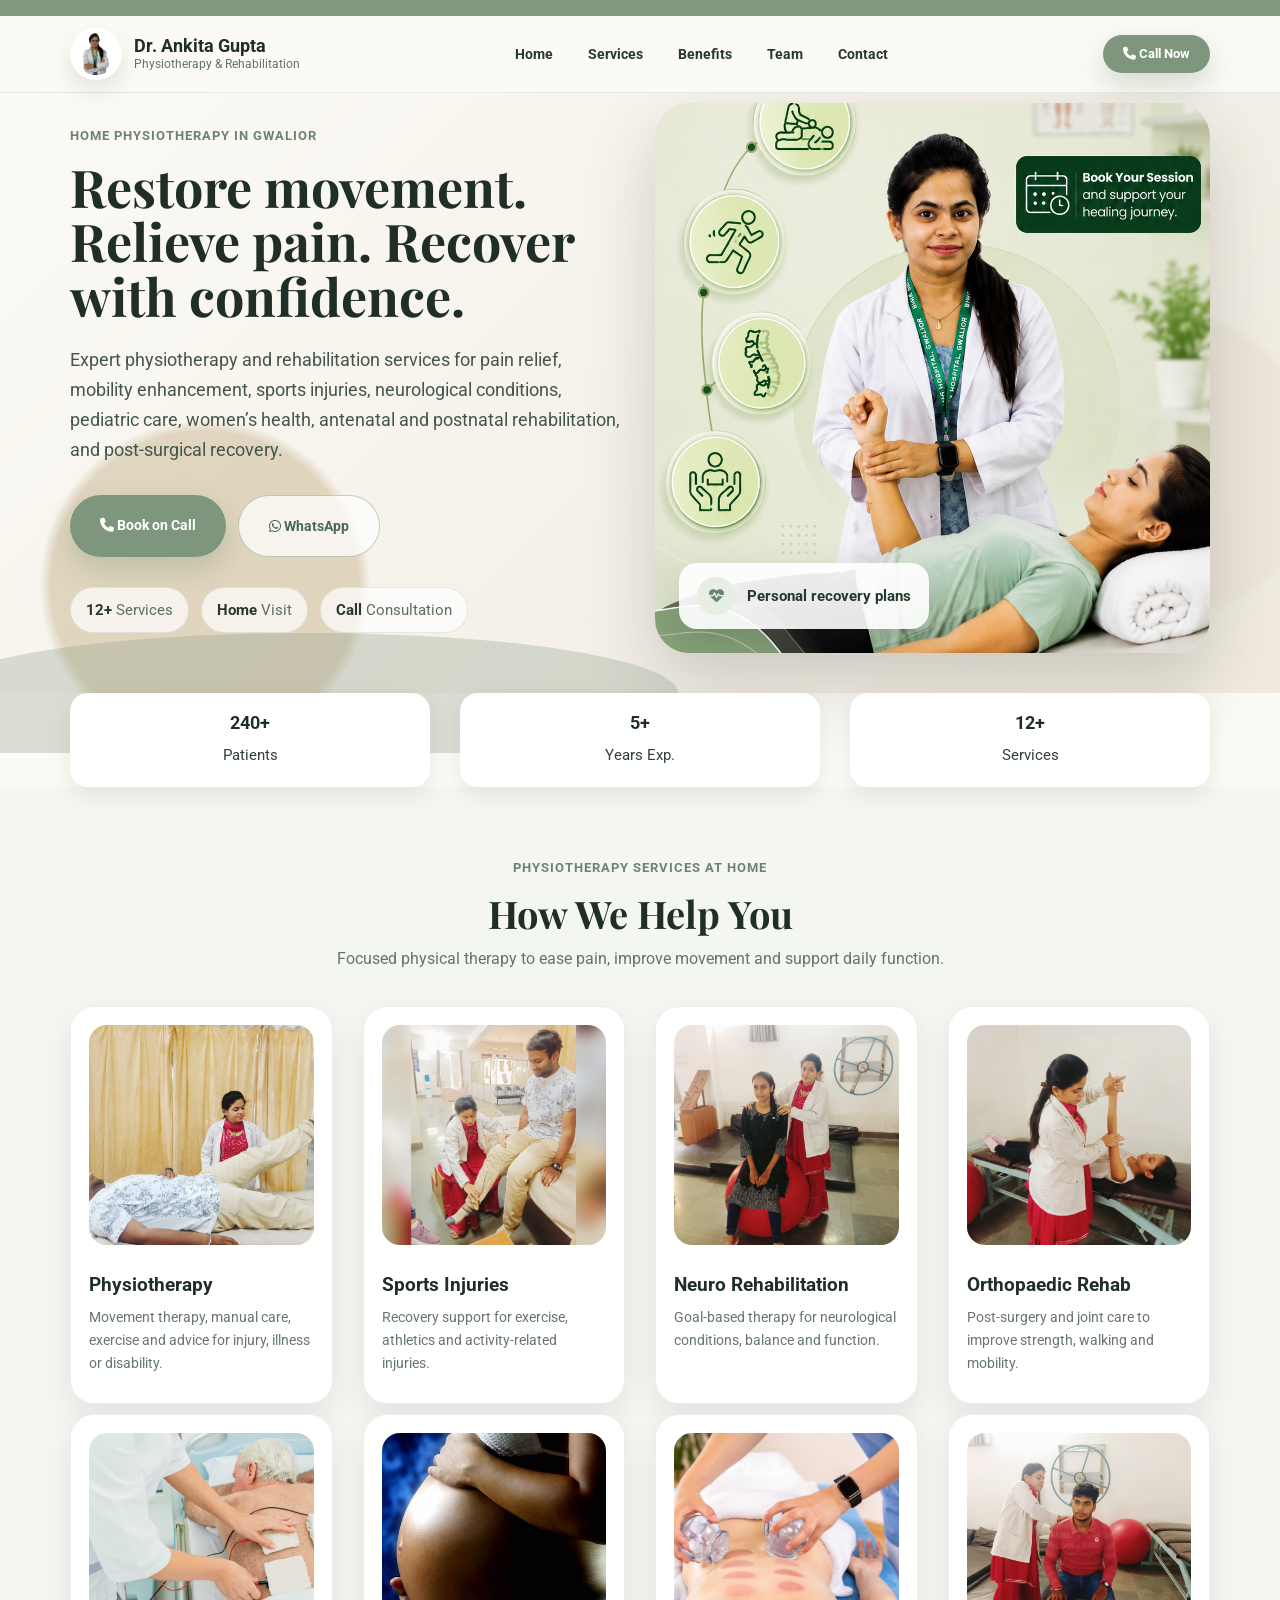
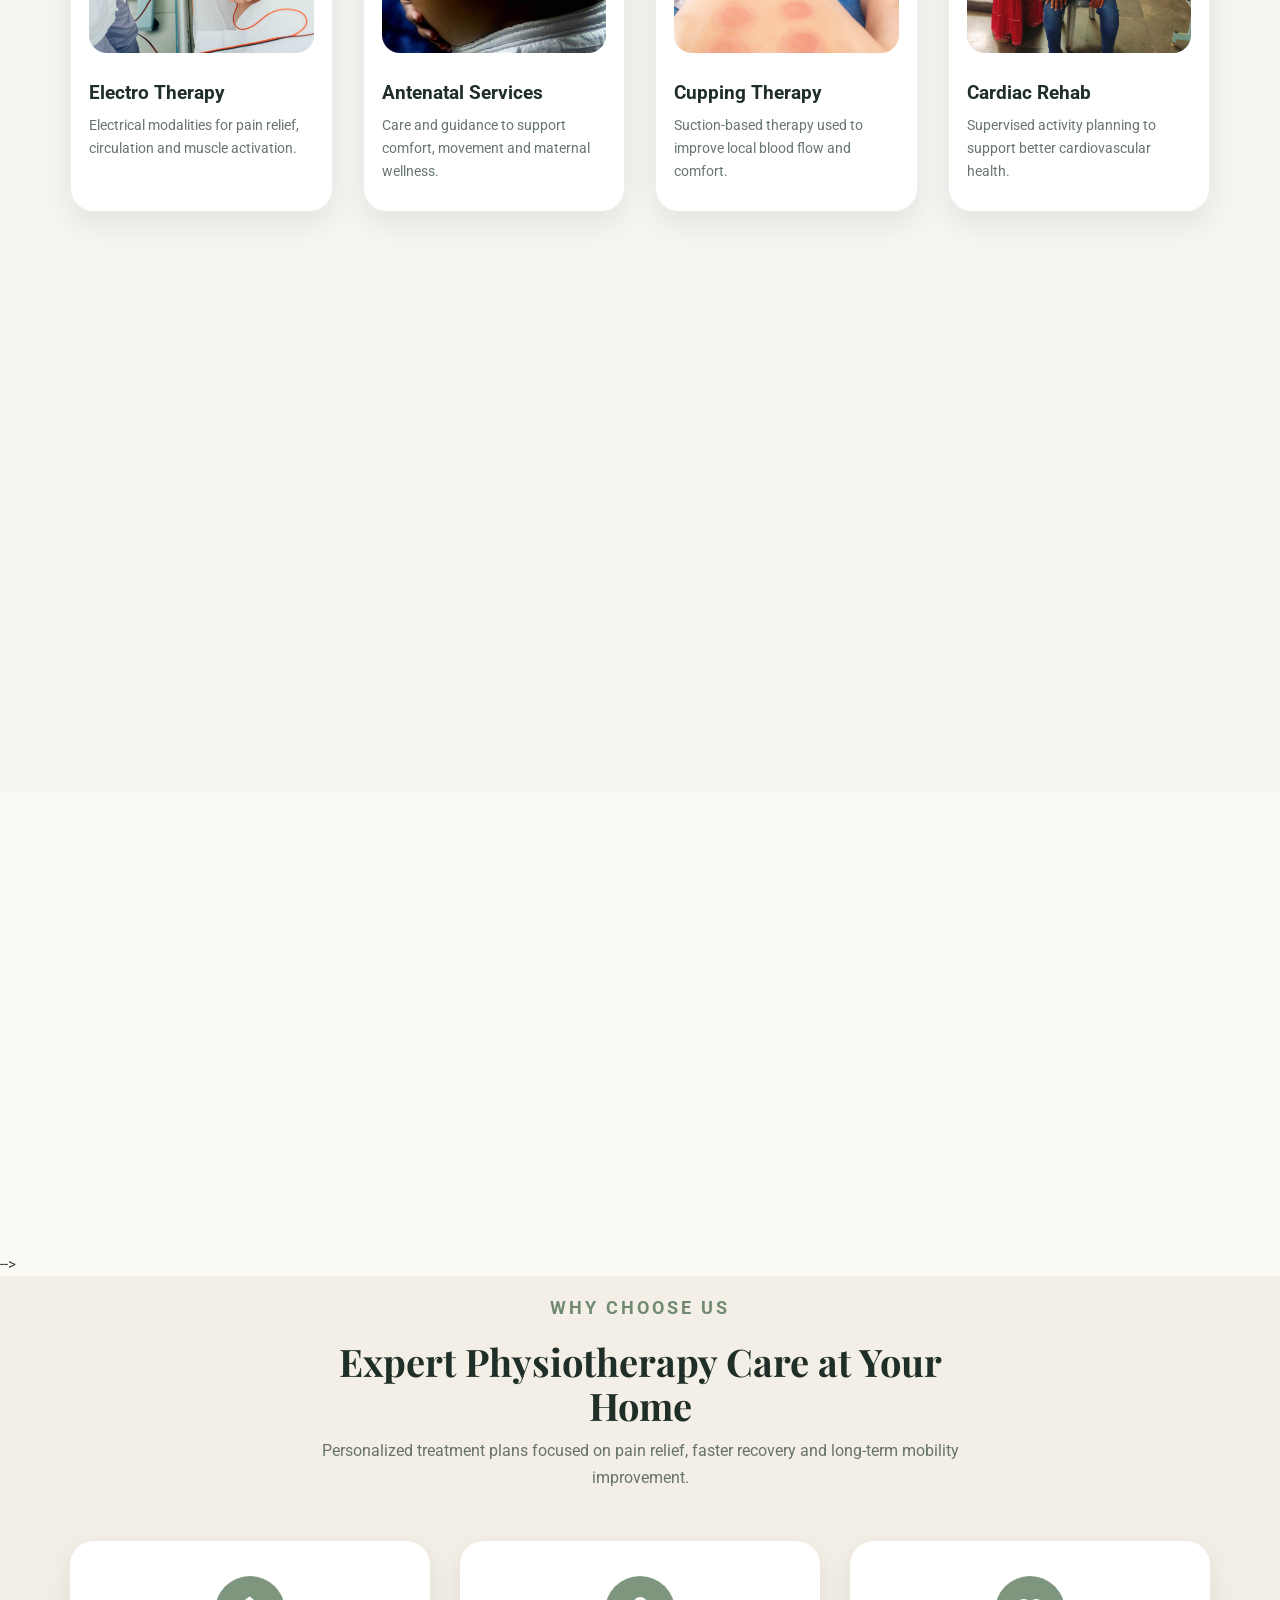
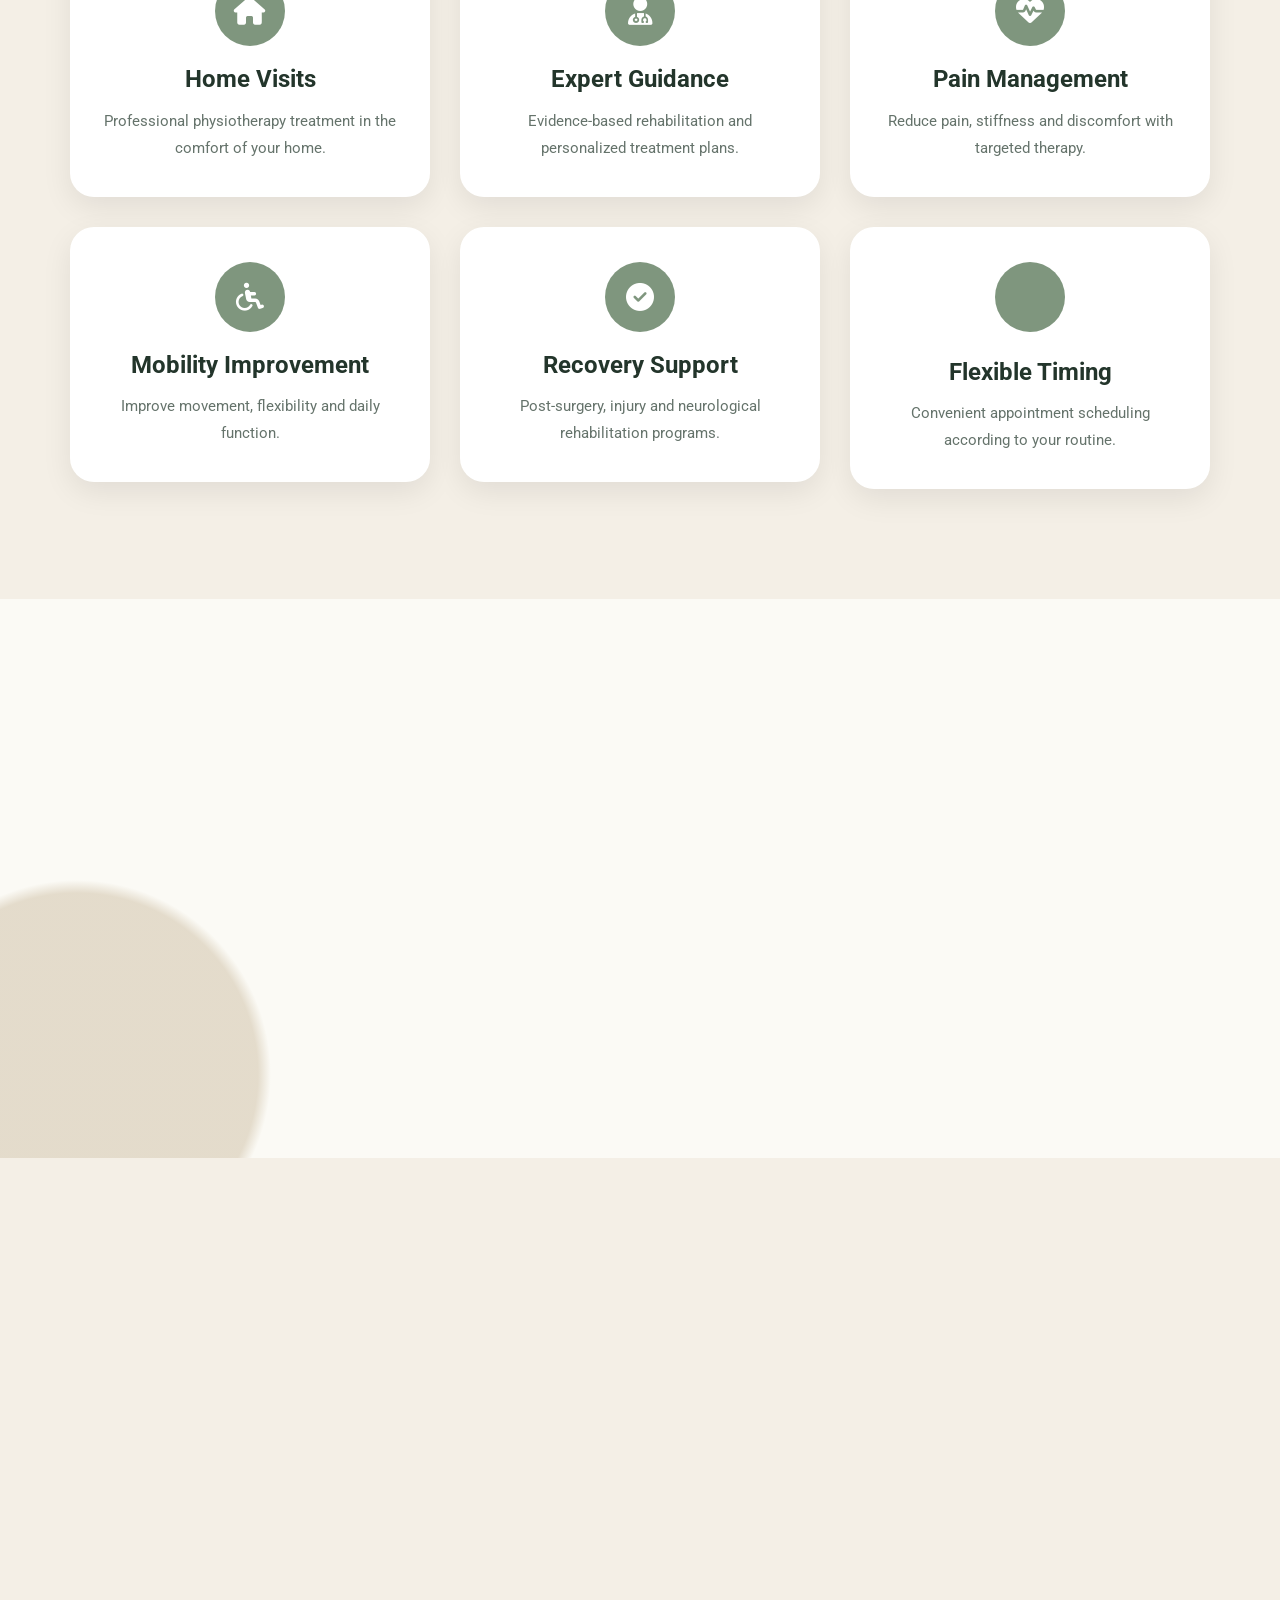
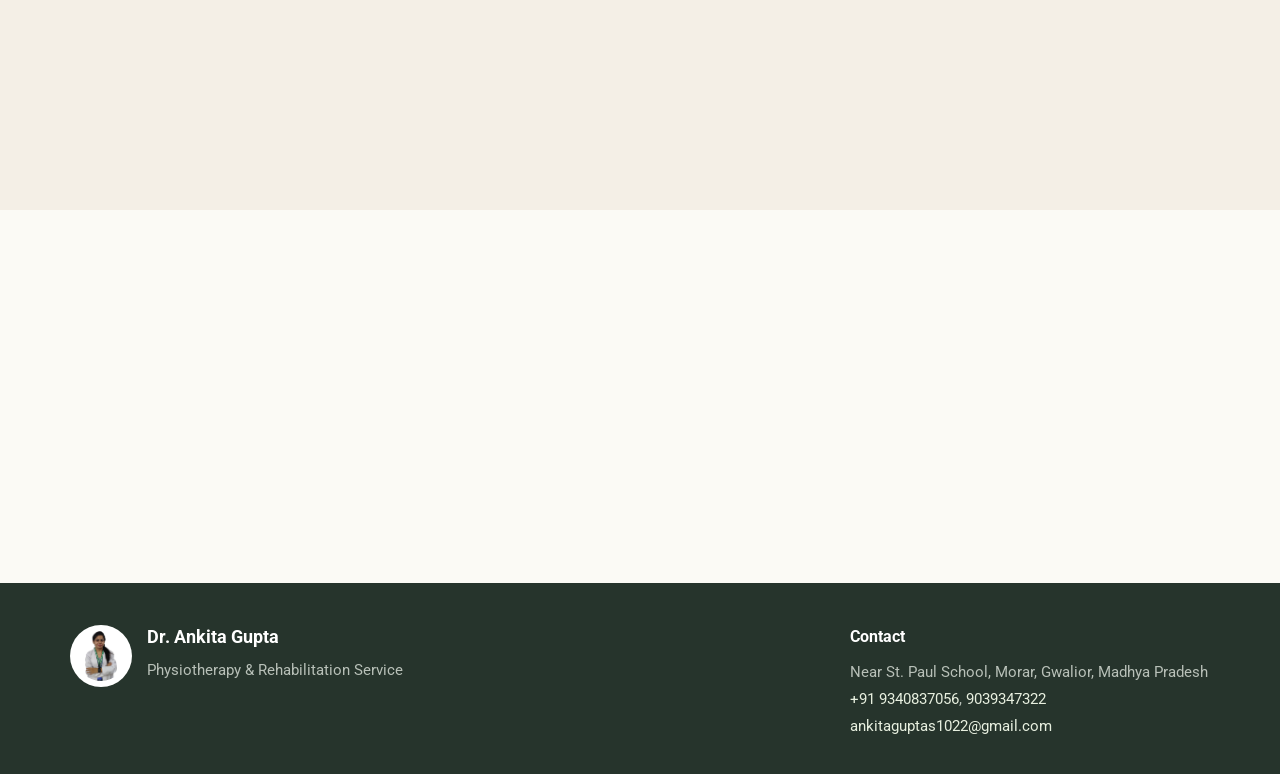
==== commit 617c6953: "Add files via upload" ====
--- a/index.html
+++ b/index.html
@@ -70,8 +70,7 @@
                             <div class="hero-copy reveal-up">
                                 <span class="eyebrow">Home physiotherapy in Gwalior</span>
                                 <h1>Restore movement. Relieve pain. Recover with confidence.</h1>
-                                <p>Professional physiotherapy and rehabilitation care for pain relief, mobility,
-                                    posture, sports injuries, neurological recovery and post-surgical support.</p>
+                                <p>Expert physiotherapy and rehabilitation services for pain relief, mobility enhancement, sports injuries, neurological conditions, pediatric care, women’s health, antenatal and postnatal rehabilitation, and post-surgical recovery.</p>
                                 <div class="hero-actions">
                                     <a class="btn btn-default btn-lg" href="tel:9340837056"><i class="fa fa-phone"></i>
                                         Book on Call</a>
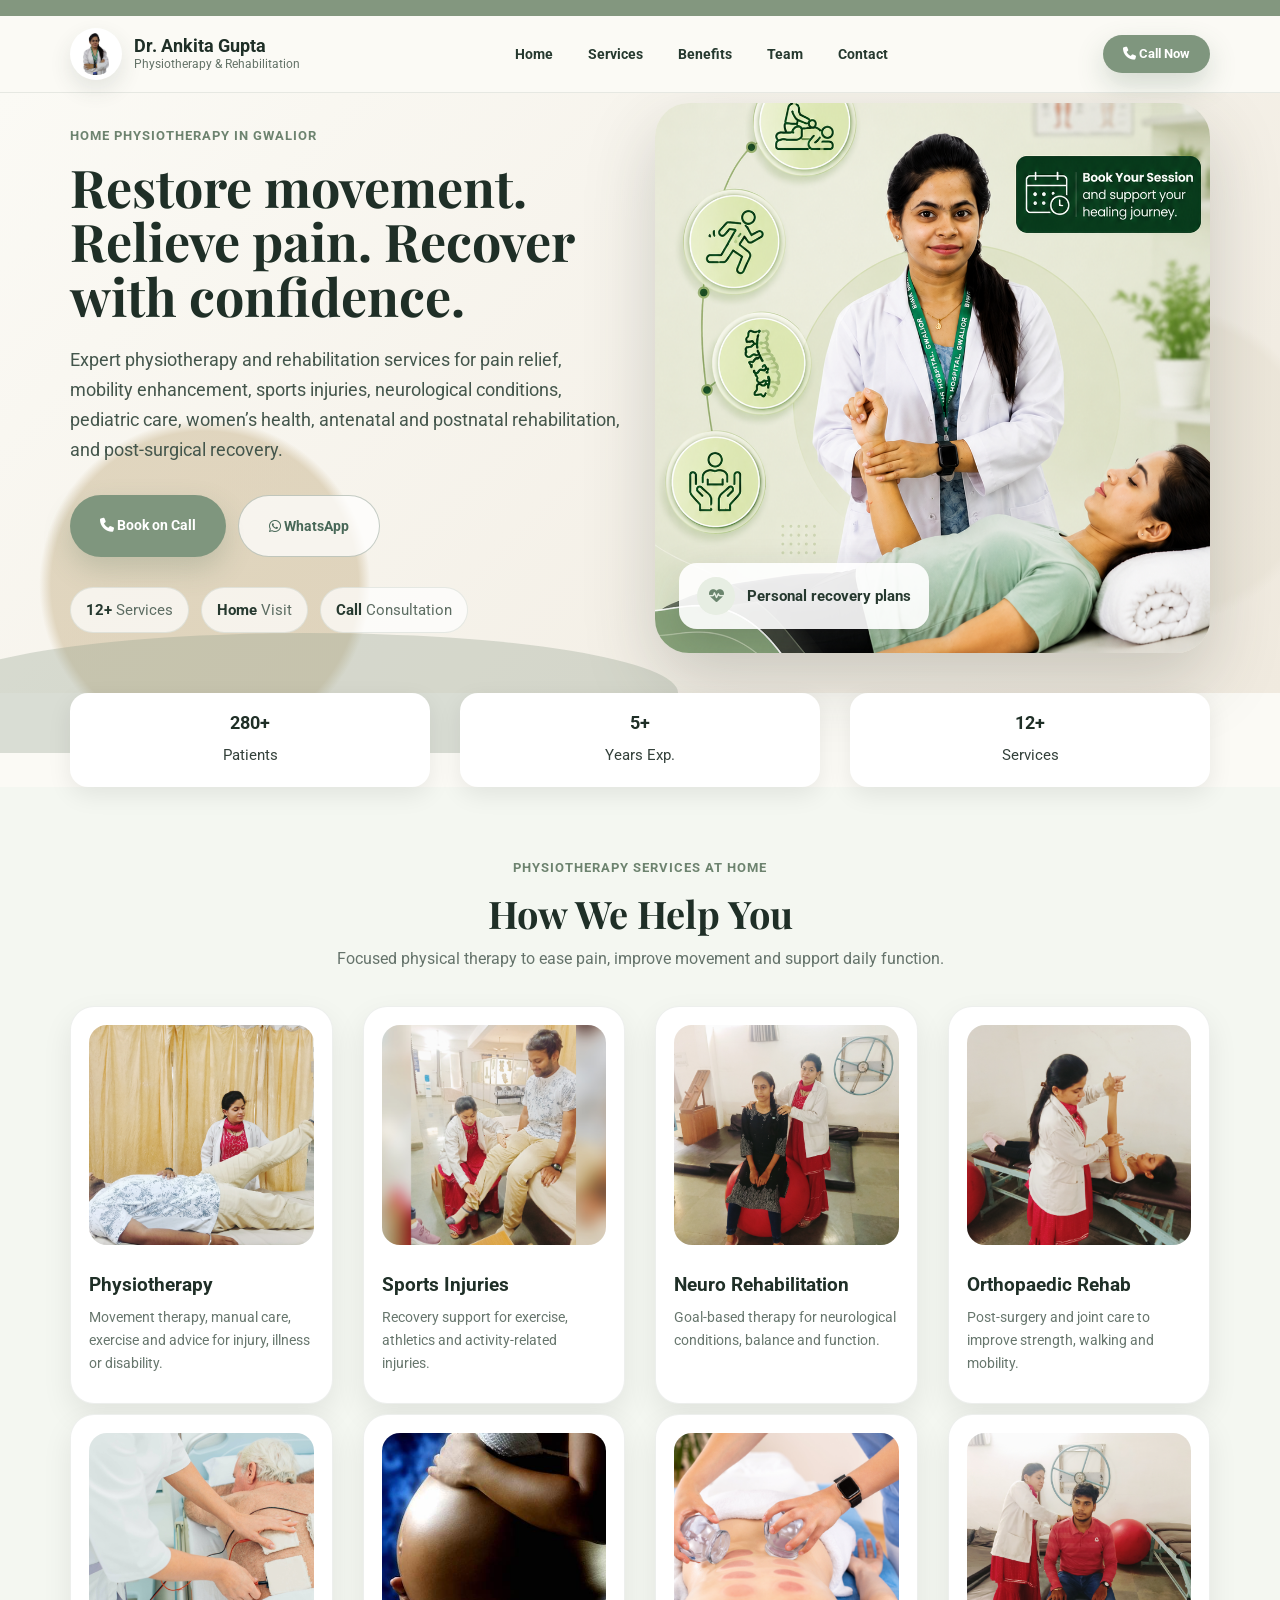
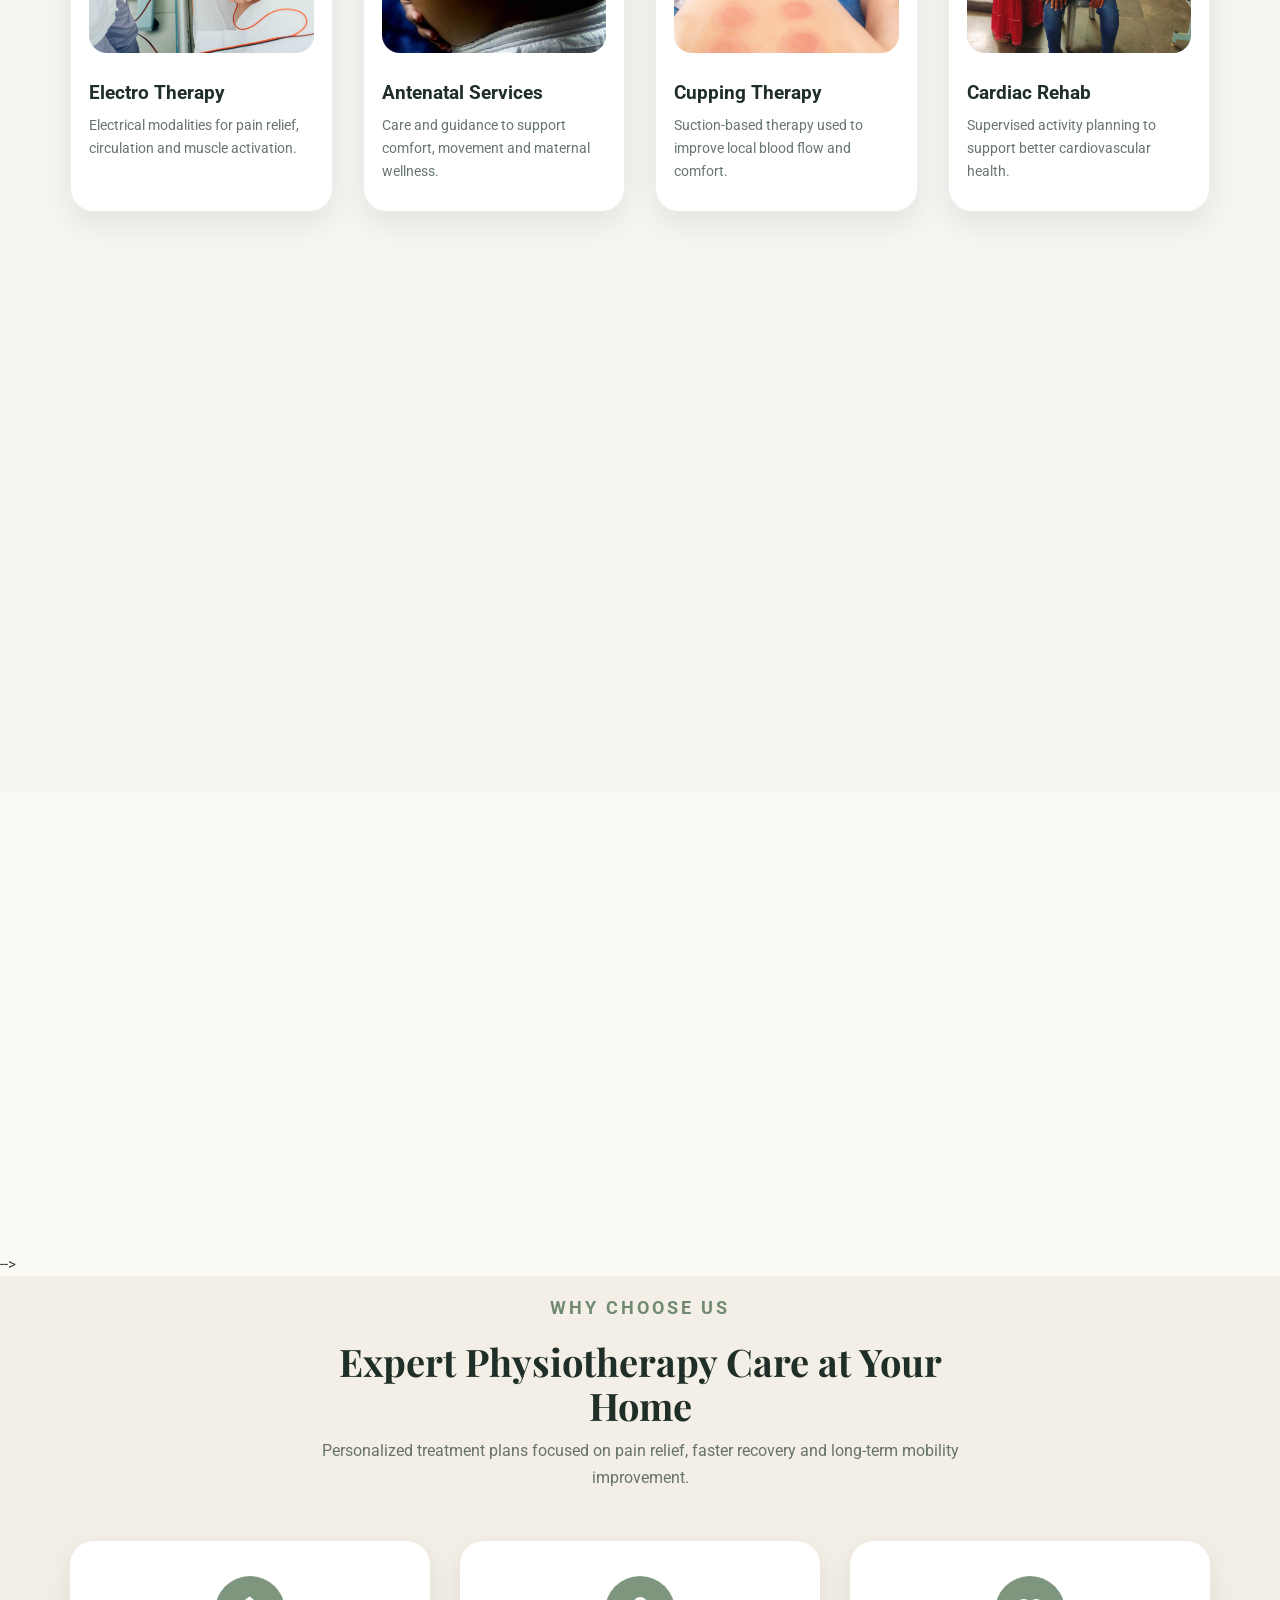
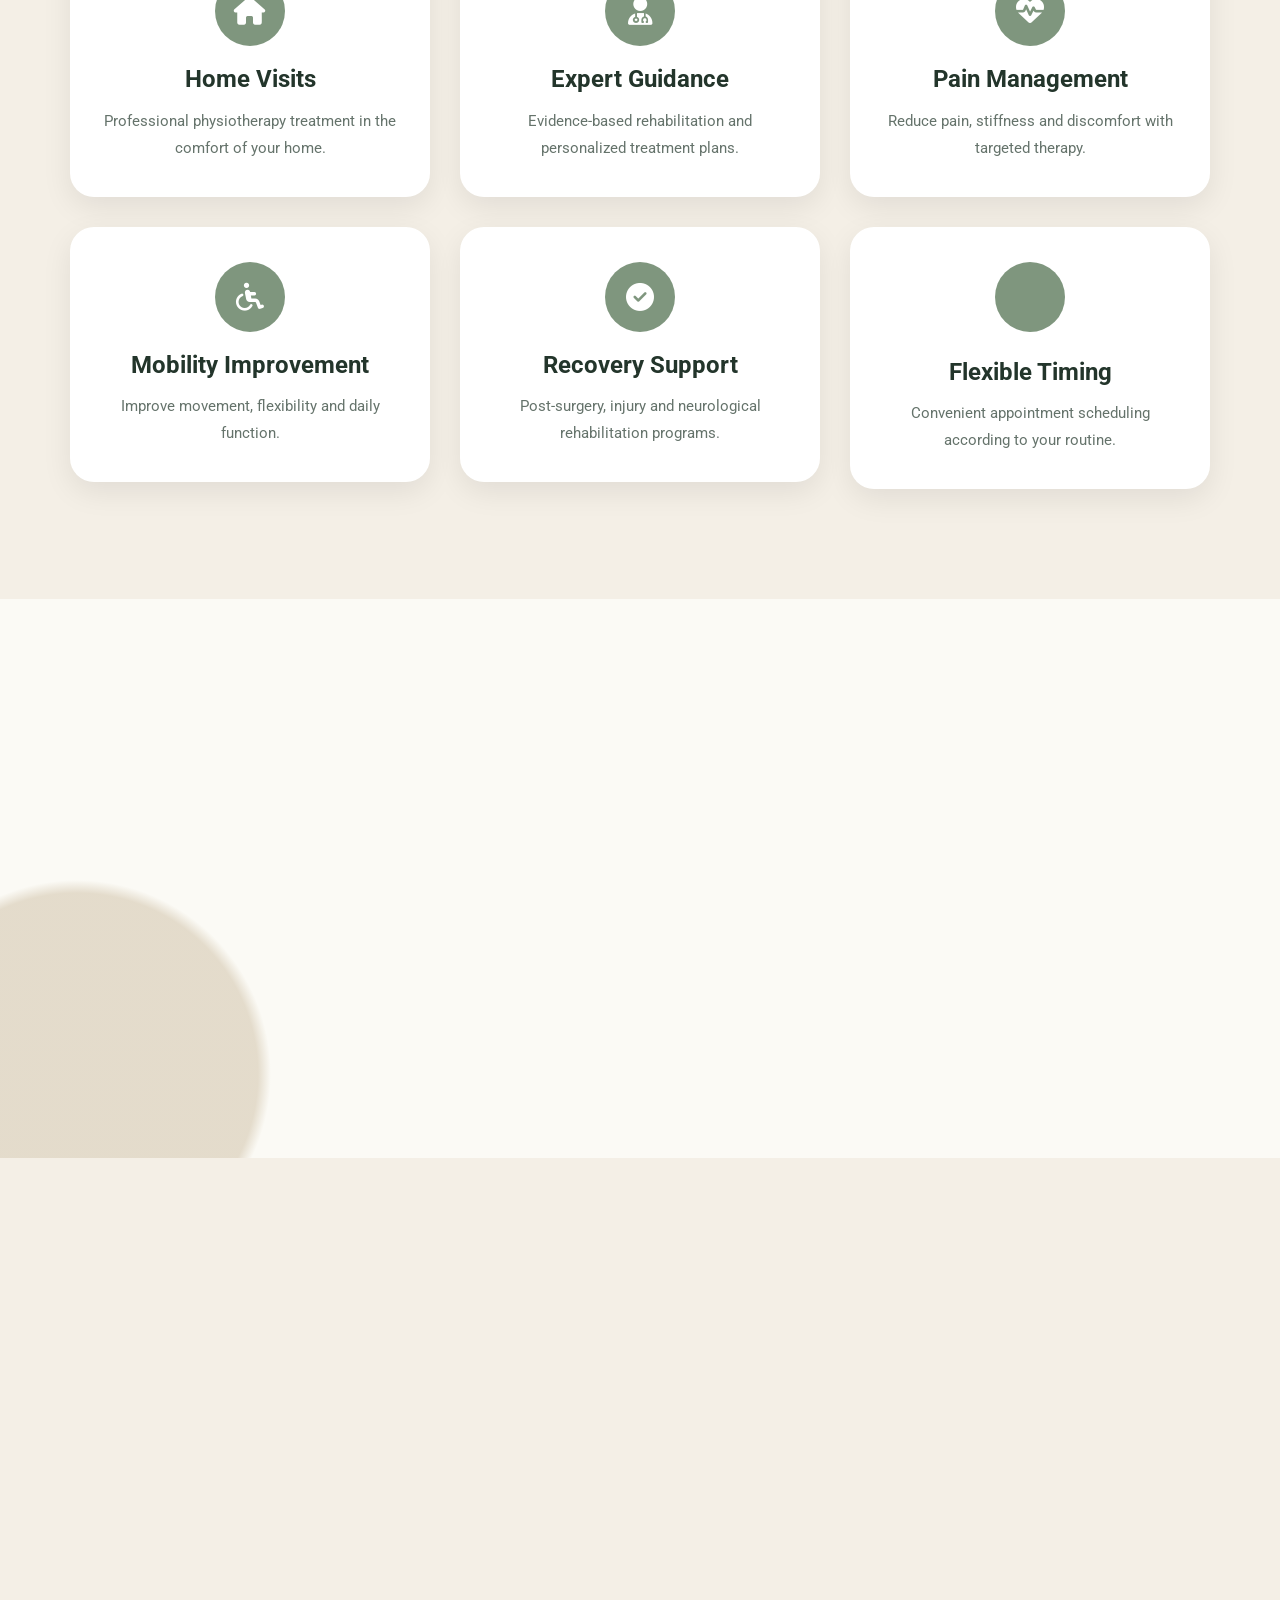
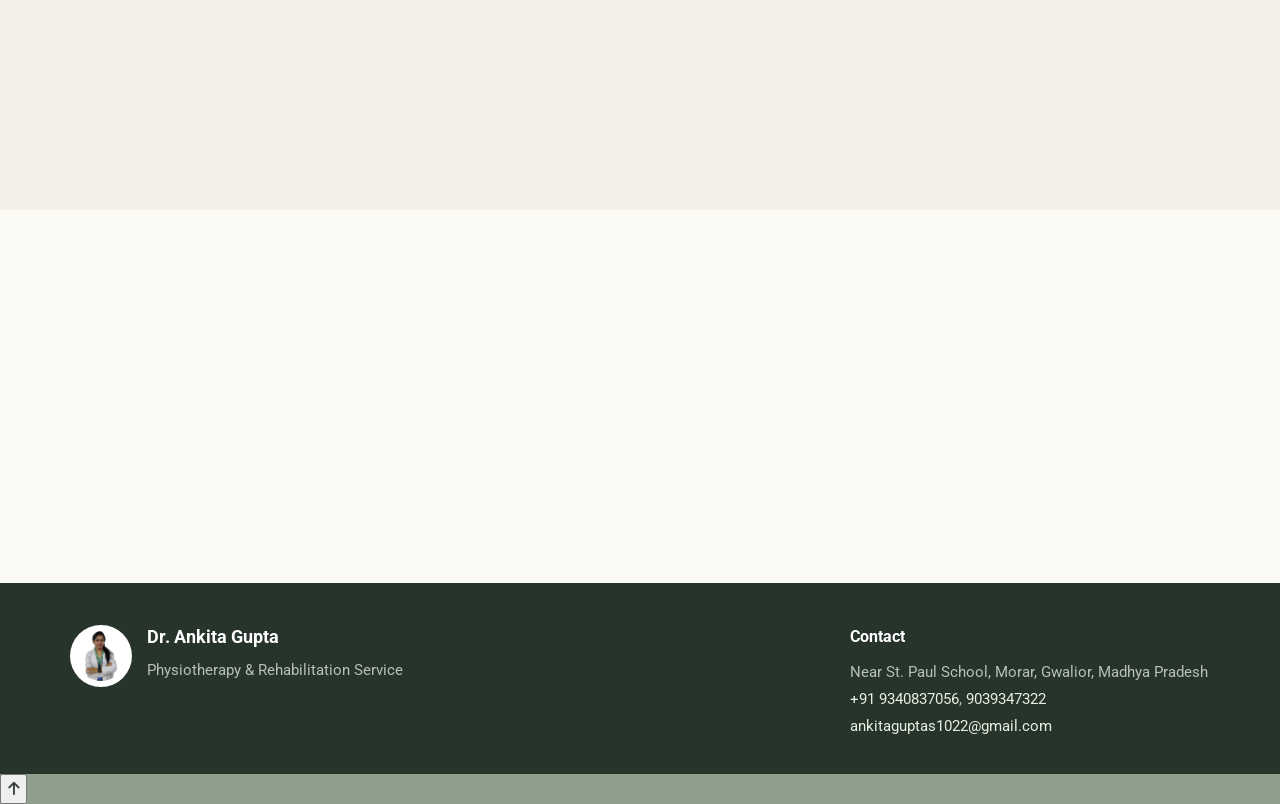
==== commit 175bfb54: "Add files via upload" ====
--- a/index.html
+++ b/index.html
@@ -464,6 +464,9 @@
     </div>
 
     <a class="mobile-call" href="tel:9340837056"><i class="fa fa-phone"></i> Call Now</a>
+    <button class="scroll-top-btn" type="button" aria-label="Go to top">
+        <i class="fa fa-arrow-up"></i>
+    </button>
 
     <script src="js/jquery.min.js"></script>
     <script src="js/bootstrap.min.js"></script>
@@ -512,10 +515,32 @@
                     overlay.classList.remove('show');
                 });
             }
+
+            const header = document.querySelector('.clinic-header');
+            const scrollTopBtn = document.querySelector('.scroll-top-btn');
+
+            function updateScrollState() {
+                const isScrolled = window.scrollY > 80;
+                if (header) {
+                    header.classList.toggle('is-scrolled', isScrolled);
+                }
+                if (scrollTopBtn) {
+                    scrollTopBtn.classList.toggle('is-visible', window.scrollY > 350);
+                }
+            }
+
+            updateScrollState();
+            window.addEventListener('scroll', updateScrollState, { passive: true });
+
+            if (scrollTopBtn) {
+                scrollTopBtn.addEventListener('click', function () {
+                    window.scrollTo({ top: 0, behavior: 'smooth' });
+                });
+            }
         });
     </script>
     <script src="js/ankita-enhanced.js"></script>
 </body>
 
 
-</html>+</html>
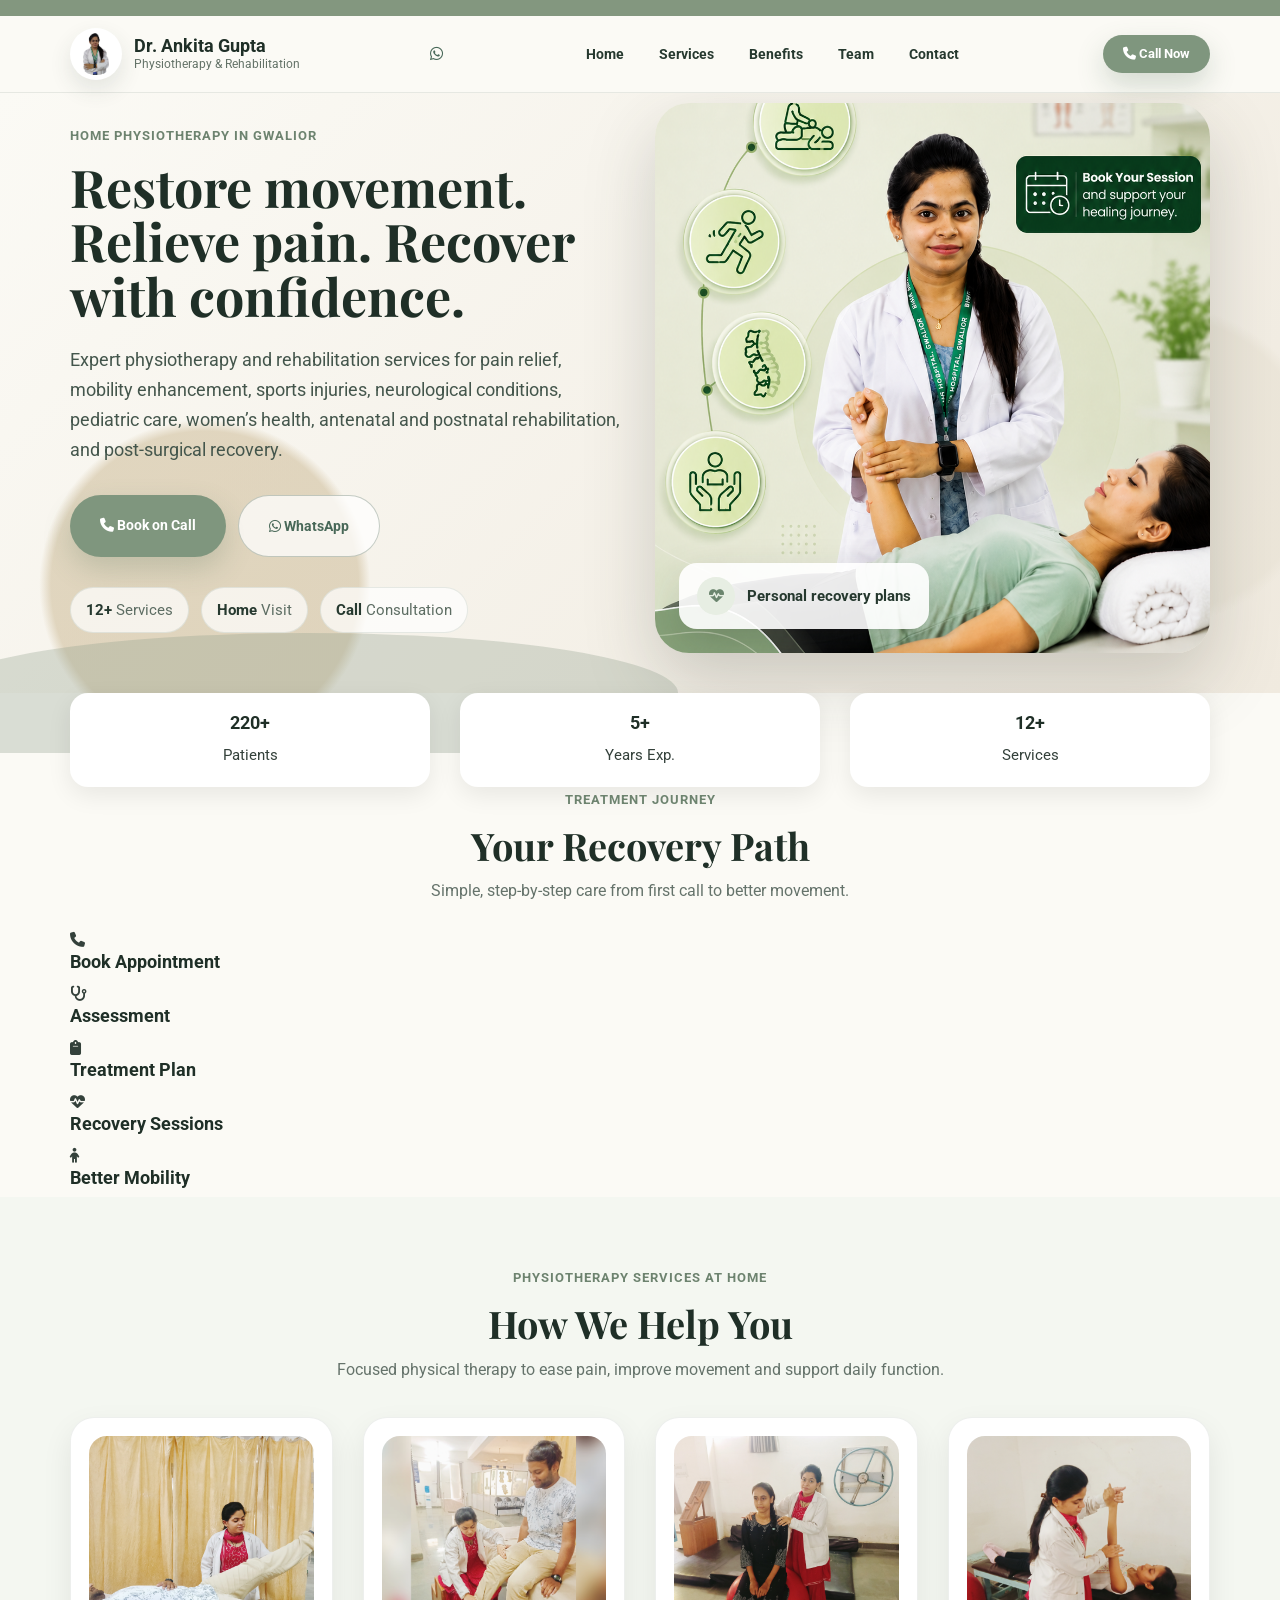
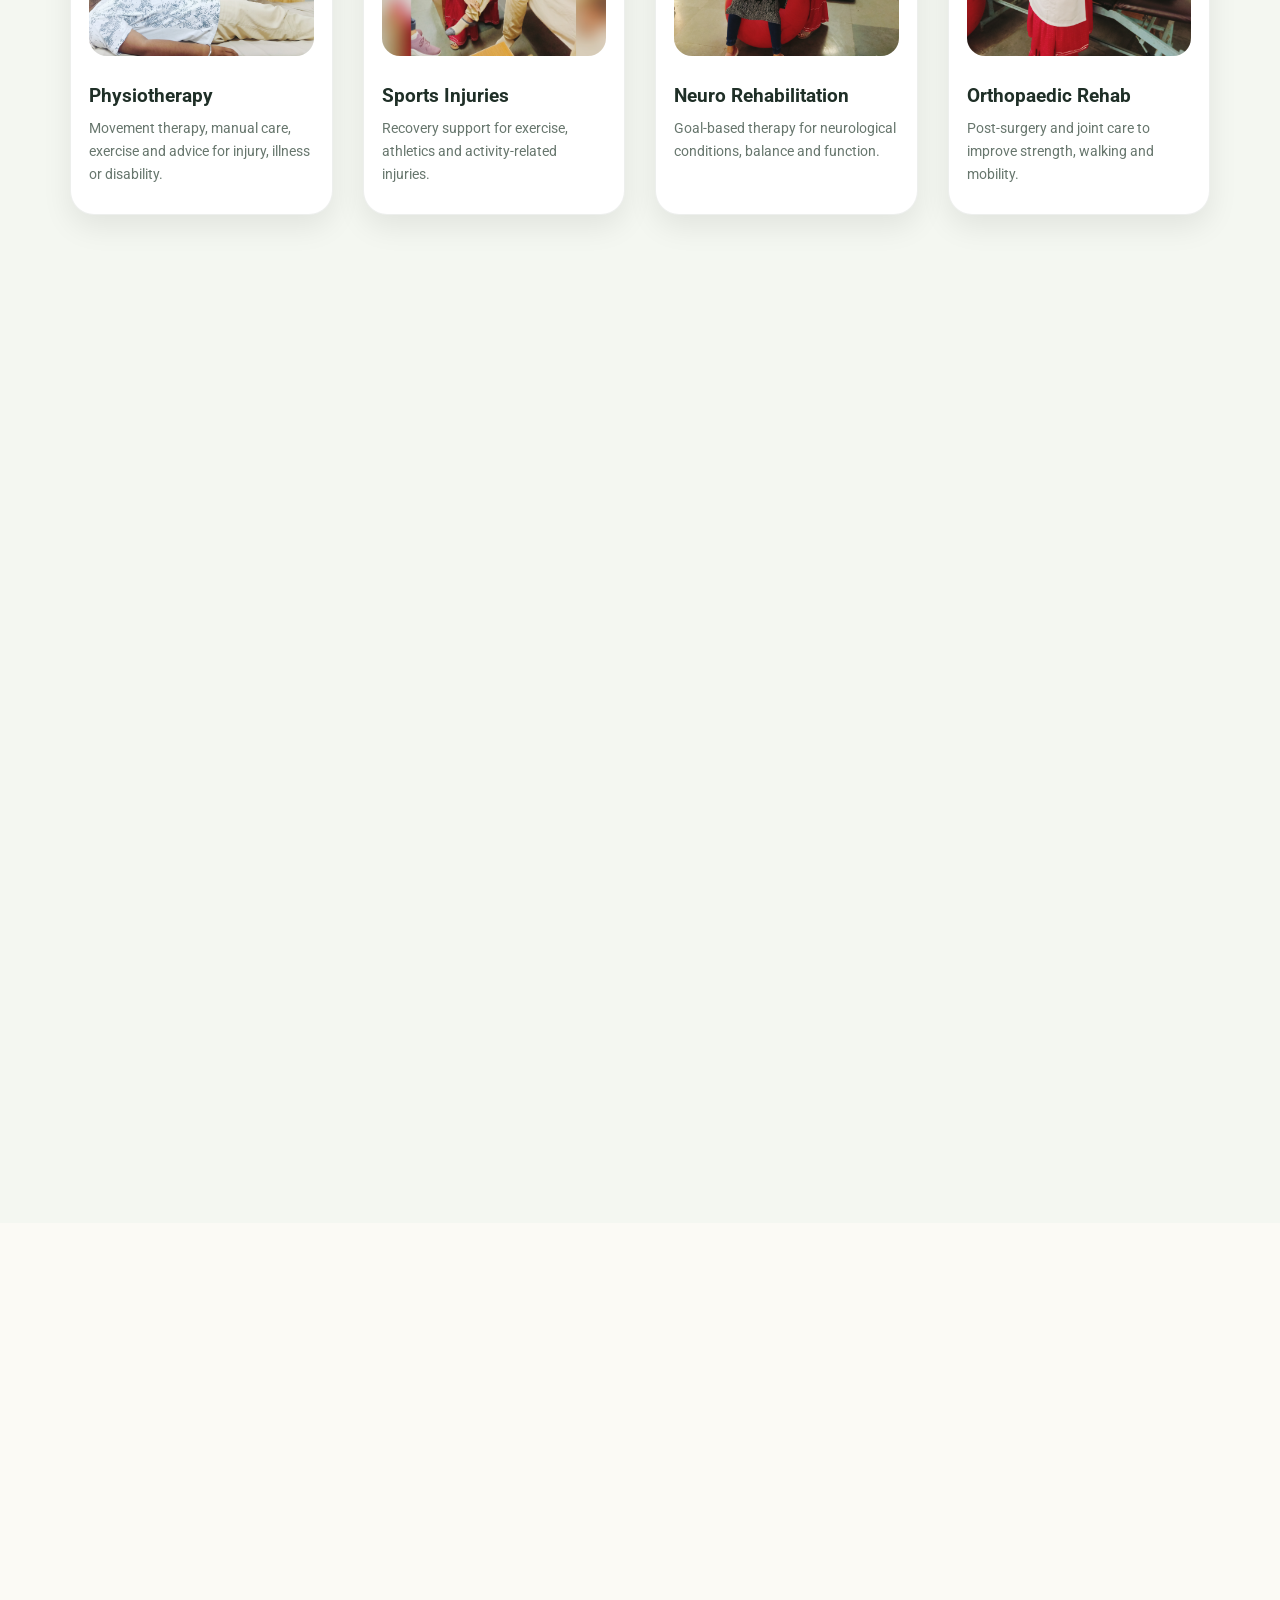
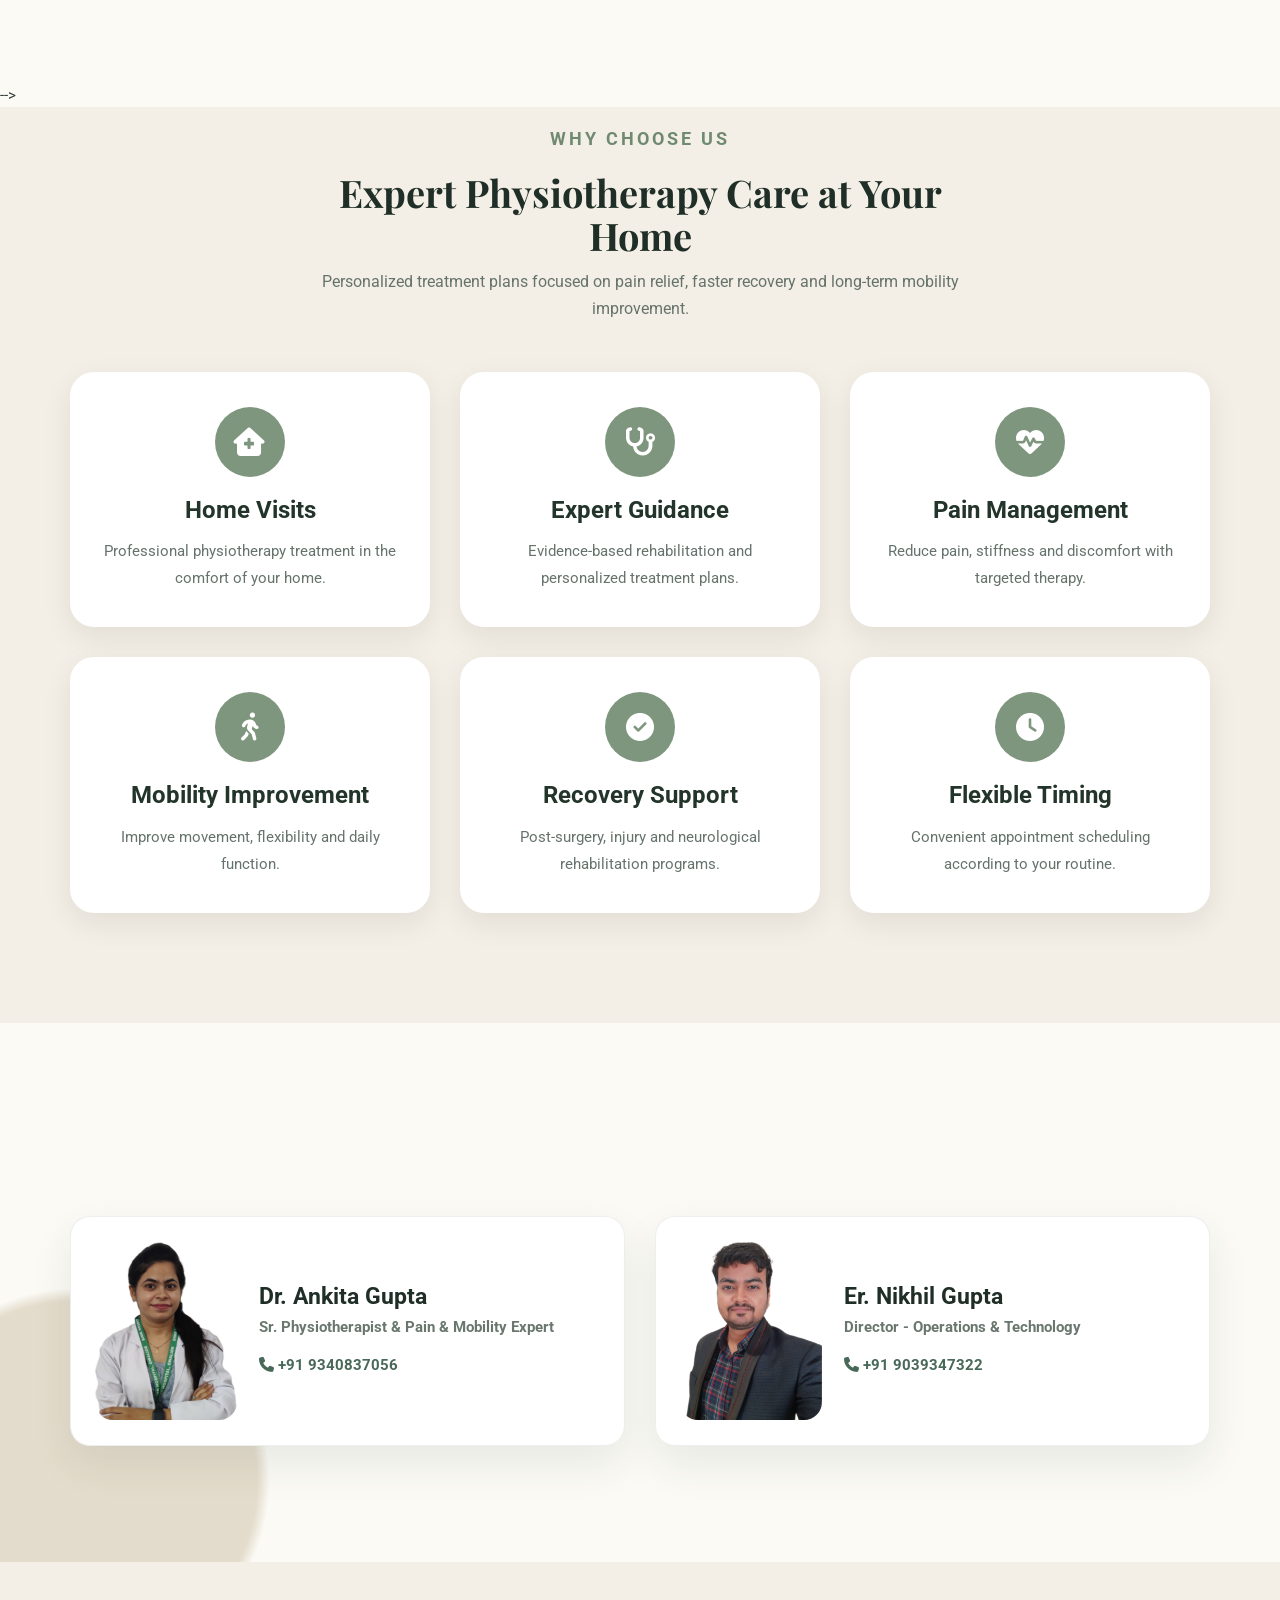
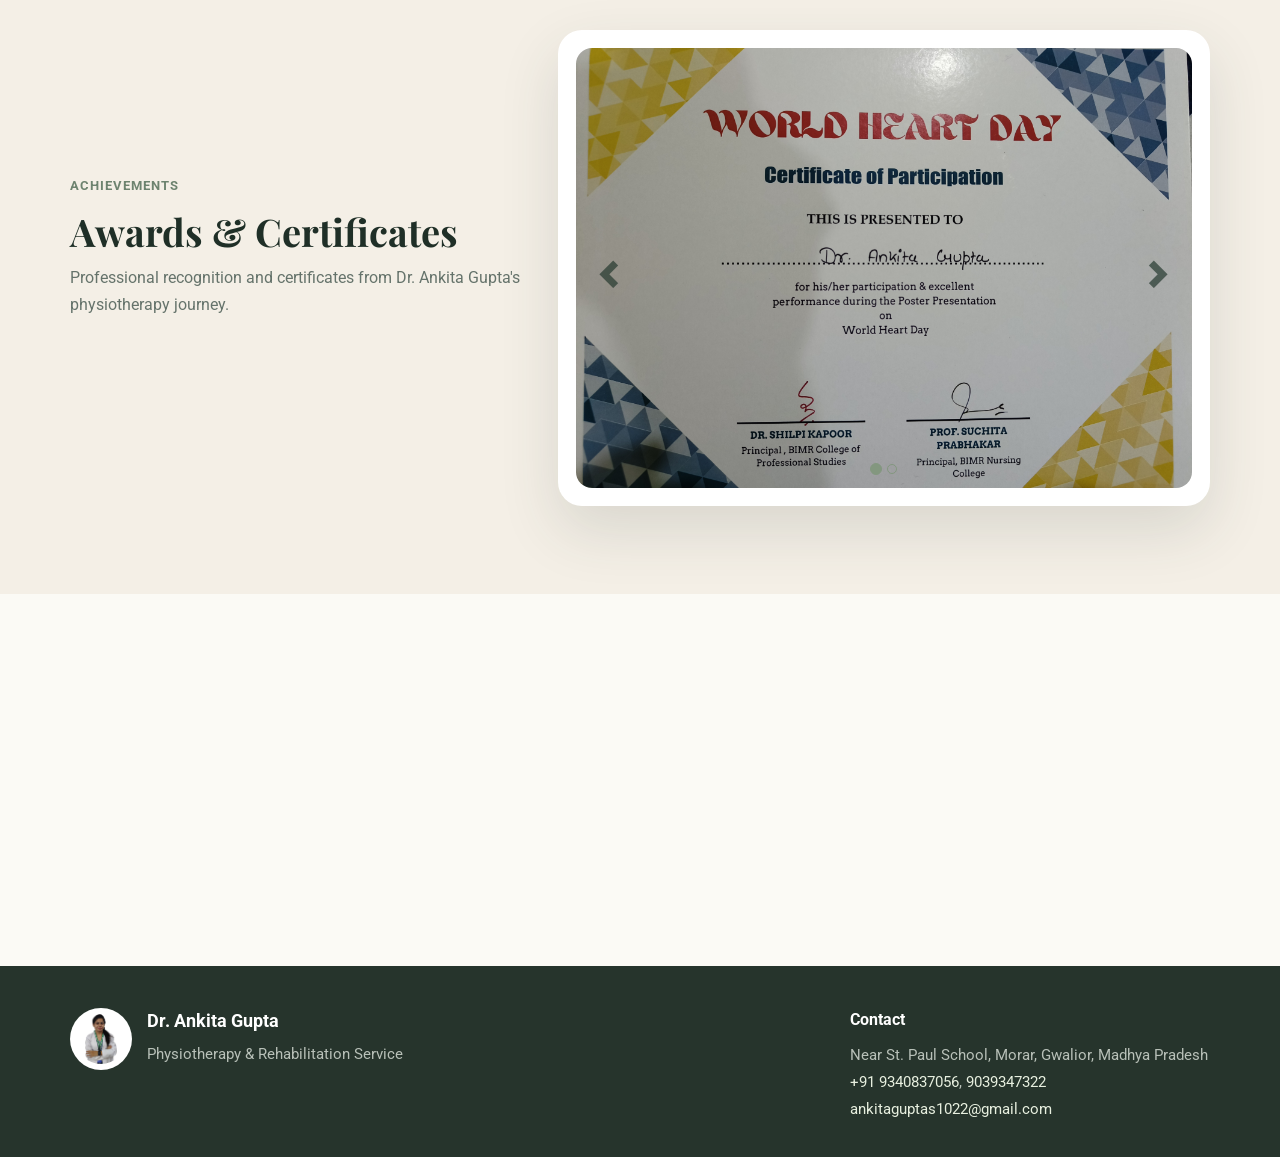
==== commit f63ada51: "Add files via upload" ====
--- a/index.html
+++ b/index.html
@@ -47,8 +47,13 @@
                             <small>Physiotherapy &amp; Rehabilitation</small>
                         </span>
                     </a>
-                    <button class="mobile-menu-toggle"
-                        aria-label="Menu"><span></span><span></span><span></span></button>
+                    <div class="header-actions">
+                        <a class="header-whatsapp" href="https://wa.me/919340837056" aria-label="Open WhatsApp">
+                            <i class="fa-brands fa-whatsapp"></i>
+                        </a>
+                        <button class="mobile-menu-toggle"
+                            aria-label="Menu"><span></span><span></span><span></span></button>
+                    </div>
                     <div class="menu-overlay"></div>
                     <nav class="clinic-menu" aria-label="Main navigation">
                         <a href="#home">Home</a>
@@ -69,8 +74,8 @@
                         <div class="col-md-6">
                             <div class="hero-copy reveal-up">
                                 <span class="eyebrow">Home physiotherapy in Gwalior</span>
-                                <h1>Restore movement. Relieve pain. Recover with confidence.</h1>
-                                <p>Expert physiotherapy and rehabilitation services for pain relief, mobility enhancement, sports injuries, neurological conditions, pediatric care, women’s health, antenatal and postnatal rehabilitation, and post-surgical recovery.</p>
+                                <h1 class="hero-animated-title">Restore movement. Relieve pain. Recover with confidence.</h1>
+                                <p class="hero-animated-text">Expert physiotherapy and rehabilitation services for pain relief, mobility enhancement, sports injuries, neurological conditions, pediatric care, women’s health, antenatal and postnatal rehabilitation, and post-surgical recovery.</p>
                                 <div class="hero-actions">
                                     <a class="btn btn-default btn-lg" href="tel:9340837056"><i class="fa fa-phone"></i>
                                         Book on Call</a>
@@ -119,6 +124,38 @@
                             <h3 data-count="12">0</h3>
                             <p>Services</p>
                         </div>
+                    </div>
+                </div>
+            </section>
+
+            <section class="journey-section" aria-labelledby="journey-title">
+                <div class="container">
+                    <div class="section-heading text-center reveal-up">
+                        <span class="eyebrow">Treatment Journey</span>
+                        <h2 id="journey-title">Your Recovery Path</h2>
+                        <p>Simple, step-by-step care from first call to better movement.</p>
+                    </div>
+                    <div class="journey-timeline reveal-up">
+                        <article class="journey-step">
+                            <span class="journey-icon"><i class="fa fa-phone"></i></span>
+                            <h3>Book Appointment</h3>
+                        </article>
+                        <article class="journey-step">
+                            <span class="journey-icon"><i class="fa fa-stethoscope"></i></span>
+                            <h3>Assessment</h3>
+                        </article>
+                        <article class="journey-step">
+                            <span class="journey-icon"><i class="fa fa-clipboard"></i></span>
+                            <h3>Treatment Plan</h3>
+                        </article>
+                        <article class="journey-step">
+                            <span class="journey-icon"><i class="fa fa-heartbeat"></i></span>
+                            <h3>Recovery Sessions</h3>
+                        </article>
+                        <article class="journey-step">
+                            <span class="journey-icon"><i class="fa fa-child"></i></span>
+                            <h3>Better Mobility</h3>
+                        </article>
                     </div>
                 </div>
             </section>
@@ -290,7 +327,7 @@
 
                         <div class="col-md-4 col-sm-6">
                             <div class="benefit-card">
-                                <i class="fa fa-home"></i>
+                                <i class="fa-solid fa-house-medical"></i>
                                 <h3>Home Visits</h3>
                                 <p>Professional physiotherapy treatment in the comfort of your home.</p>
                             </div>
@@ -298,7 +335,7 @@
 
                         <div class="col-md-4 col-sm-6">
                             <div class="benefit-card">
-                                <i class="fa fa-user-md"></i>
+                                <i class="fa-solid fa-stethoscope"></i>
                                 <h3>Expert Guidance</h3>
                                 <p>Evidence-based rehabilitation and personalized treatment plans.</p>
                             </div>
@@ -306,7 +343,7 @@
 
                         <div class="col-md-4 col-sm-6">
                             <div class="benefit-card">
-                                <i class="fa fa-heartbeat"></i>
+                                <i class="fa-solid fa-heart-pulse"></i>
                                 <h3>Pain Management</h3>
                                 <p>Reduce pain, stiffness and discomfort with targeted therapy.</p>
                             </div>
@@ -314,7 +351,7 @@
 
                         <div class="col-md-4 col-sm-6">
                             <div class="benefit-card">
-                                <i class="fa fa-wheelchair"></i>
+                                <i class="fa-solid fa-person-walking"></i>
                                 <h3>Mobility Improvement</h3>
                                 <p>Improve movement, flexibility and daily function.</p>
                             </div>
@@ -322,7 +359,7 @@
 
                         <div class="col-md-4 col-sm-6">
                             <div class="benefit-card">
-                                <i class="fa fa-check-circle"></i>
+                                <i class="fa-solid fa-circle-check"></i>
                                 <h3>Recovery Support</h3>
                                 <p>Post-surgery, injury and neurological rehabilitation programs.</p>
                             </div>
@@ -330,7 +367,7 @@
 
                         <div class="col-md-4 col-sm-6">
                             <div class="benefit-card">
-                                <i class="fa fa-clock-o"></i>
+                                <i class="fa-solid fa-clock"></i>
                                 <h3>Flexible Timing</h3>
                                 <p>Convenient appointment scheduling according to your routine.</p>
                             </div>
--- a/css/style.css
+++ b/css/style.css
@@ -2131,6 +2131,160 @@
 }
 }
 
+/* ===== MOBILE COMPACT HEADER + SCROLL TOP ===== */
+.scroll-top-btn {
+    align-items: center;
+    background: #26392f;
+    border: 0;
+    border-radius: 50%;
+    bottom: 18px;
+    box-shadow: 0 12px 28px rgba(35, 50, 42, .28);
+    color: #fff;
+    display: inline-flex;
+    height: 42px;
+    justify-content: center;
+    opacity: 0;
+    pointer-events: none;
+    position: fixed;
+    right: 18px;
+    transform: translateY(12px);
+    transition: opacity .25s ease, transform .25s ease, background .25s ease;
+    width: 42px;
+    z-index: 51;
+}
+
+.scroll-top-btn.is-visible {
+    opacity: 1;
+    pointer-events: auto;
+    transform: translateY(0);
+}
+
+.scroll-top-btn:hover,
+.scroll-top-btn:focus {
+    background: #607b65;
+    color: #fff;
+}
+
+@media (max-width:768px) {
+    .clinic-header {
+        left: 0;
+        position: sticky;
+        right: 0;
+        top: 0;
+        transition: box-shadow .25s ease;
+        z-index: 100;
+    }
+
+    .clinic-header.is-scrolled {
+        box-shadow: 0 8px 22px rgba(42, 56, 48, .12);
+    }
+
+    .clinic-header .container {
+        width: 100%;
+    }
+
+    .clinic-nav {
+        align-items: center !important;
+        flex-direction: row !important;
+        flex-wrap: nowrap !important;
+        gap: 10px !important;
+        justify-content: space-between !important;
+        min-height: 58px !important;
+        padding: 8px 0 !important;
+        transition: min-height .25s ease, padding .25s ease;
+    }
+
+    .clinic-header.is-scrolled .clinic-nav {
+        min-height: 46px !important;
+        padding: 5px 0 !important;
+    }
+
+    .clinic-brand {
+        flex: 1 1 auto;
+        gap: 8px !important;
+        min-width: 0;
+        padding-right: 0 !important;
+    }
+
+    .clinic-brand img {
+        flex: 0 0 auto;
+        height: 40px !important;
+        padding: 3px !important;
+        transition: height .25s ease, width .25s ease;
+        width: 40px !important;
+    }
+
+    .clinic-header.is-scrolled .clinic-brand img {
+        height: 34px !important;
+        width: 34px !important;
+    }
+
+    .clinic-brand span {
+        min-width: 0;
+    }
+
+    .clinic-brand strong {
+        font-size: 14px !important;
+        line-height: 17px !important;
+        white-space: nowrap;
+    }
+
+    .clinic-brand small {
+        display: block;
+        font-size: 9px !important;
+        line-height: 12px !important;
+        max-width: 170px;
+        overflow: hidden;
+        text-overflow: ellipsis;
+        white-space: nowrap;
+    }
+
+    .clinic-header.is-scrolled .clinic-brand small {
+        display: none;
+    }
+
+    .nav-cta {
+        display: none !important;
+    }
+
+    .mobile-menu-toggle {
+        flex: 0 0 auto;
+        padding: 5px !important;
+        position: relative;
+        right: auto;
+        top: auto;
+    }
+
+    .mobile-menu-toggle span {
+        height: 2px !important;
+        margin: 4px 0 !important;
+        width: 23px !important;
+    }
+
+    .clinic-menu {
+        padding-top: 68px !important;
+    }
+
+    .mobile-menu-toggle.active {
+        left: 15px;
+        position: fixed;
+        top: 12px;
+    }
+
+    .mobile-call {
+        bottom: 14px;
+        left: 14px;
+        padding: 12px 16px;
+    }
+
+    .scroll-top-btn {
+        bottom: 14px;
+        height: 38px;
+        right: 14px;
+        width: 38px;
+    }
+}
+
 
 
 
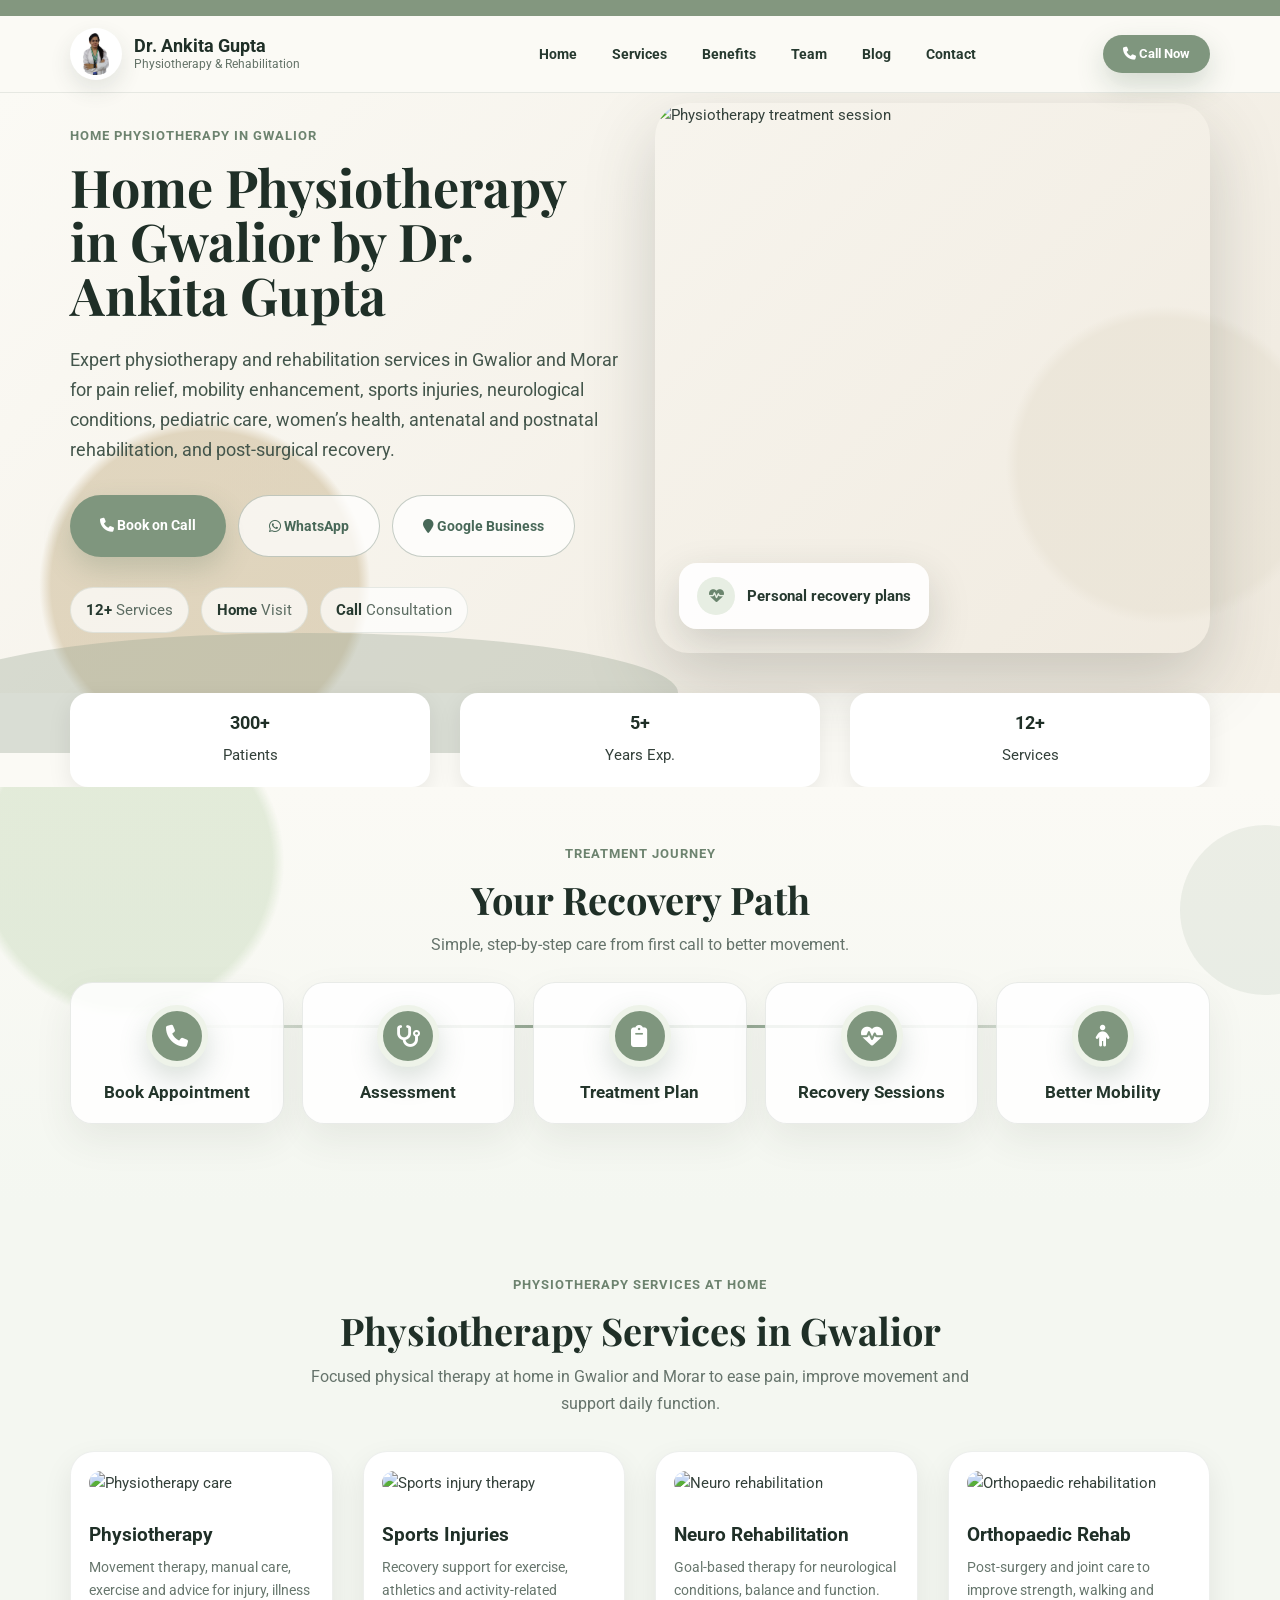
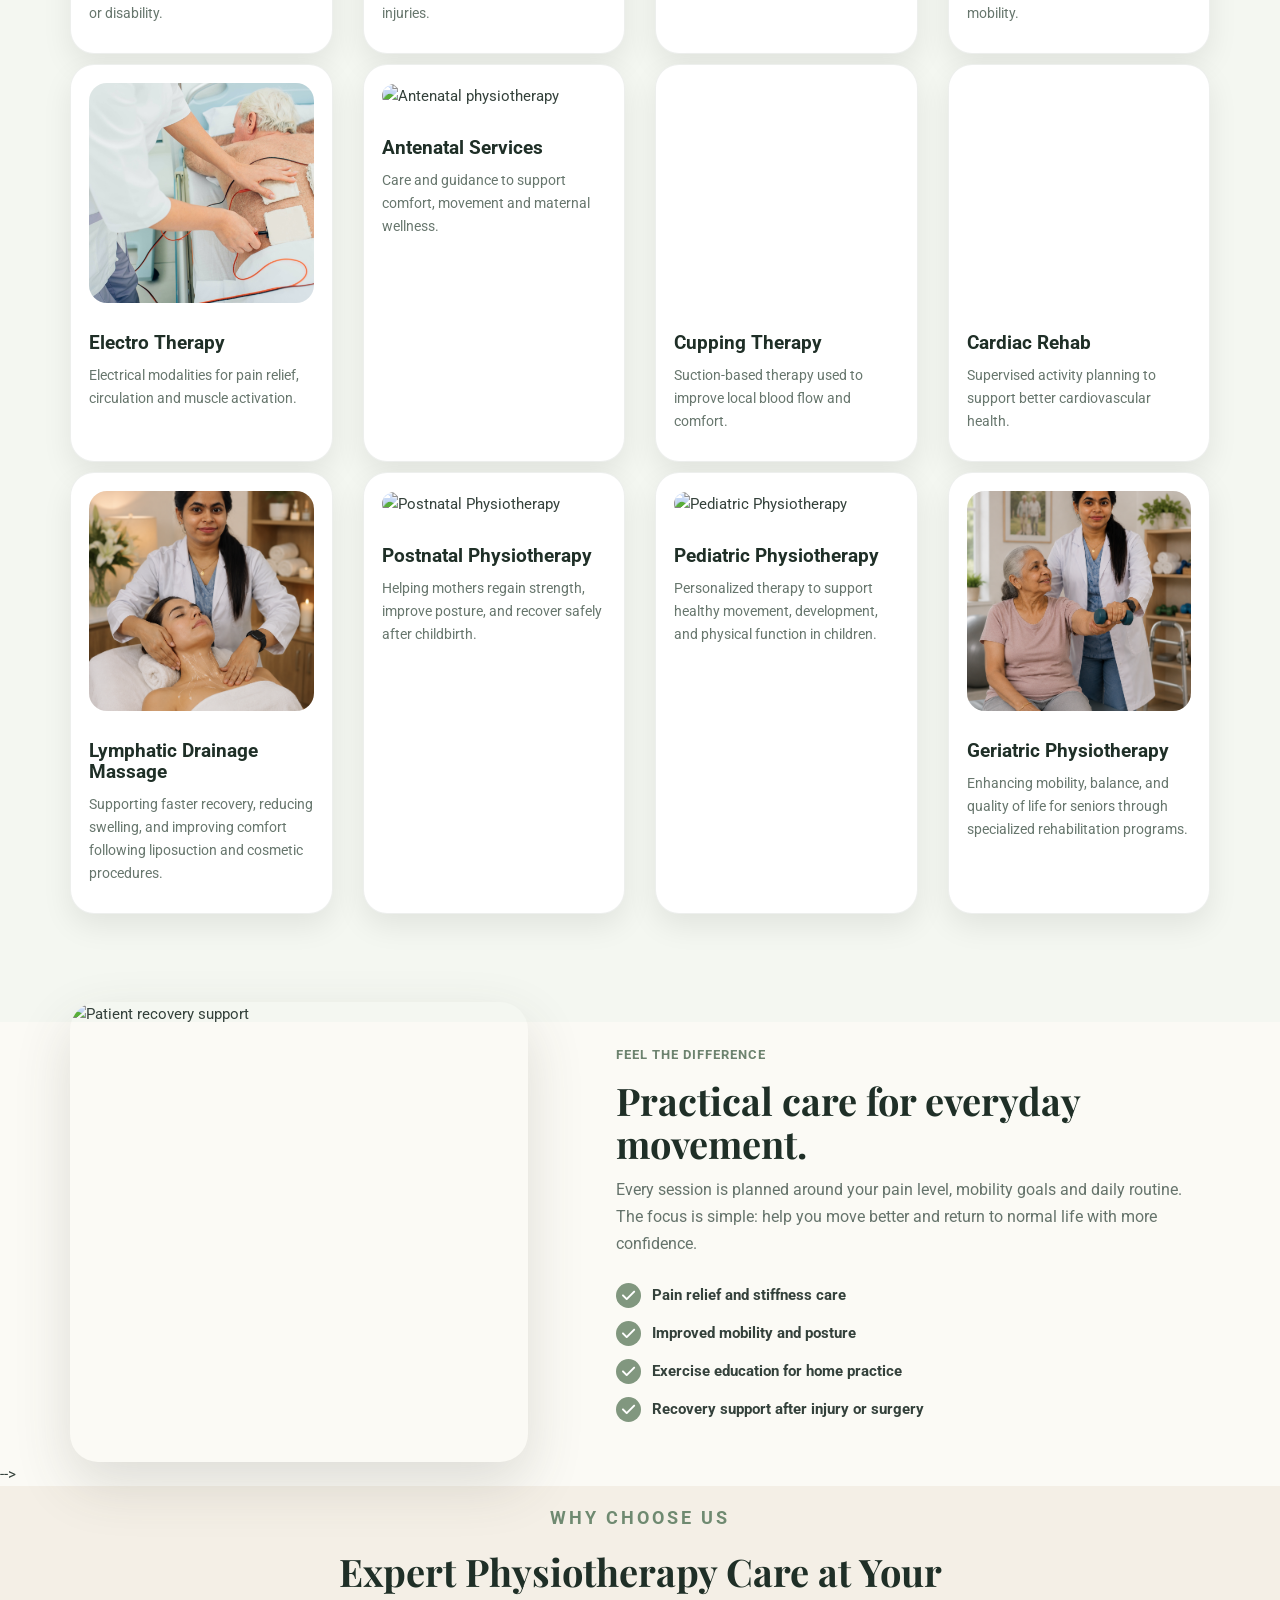
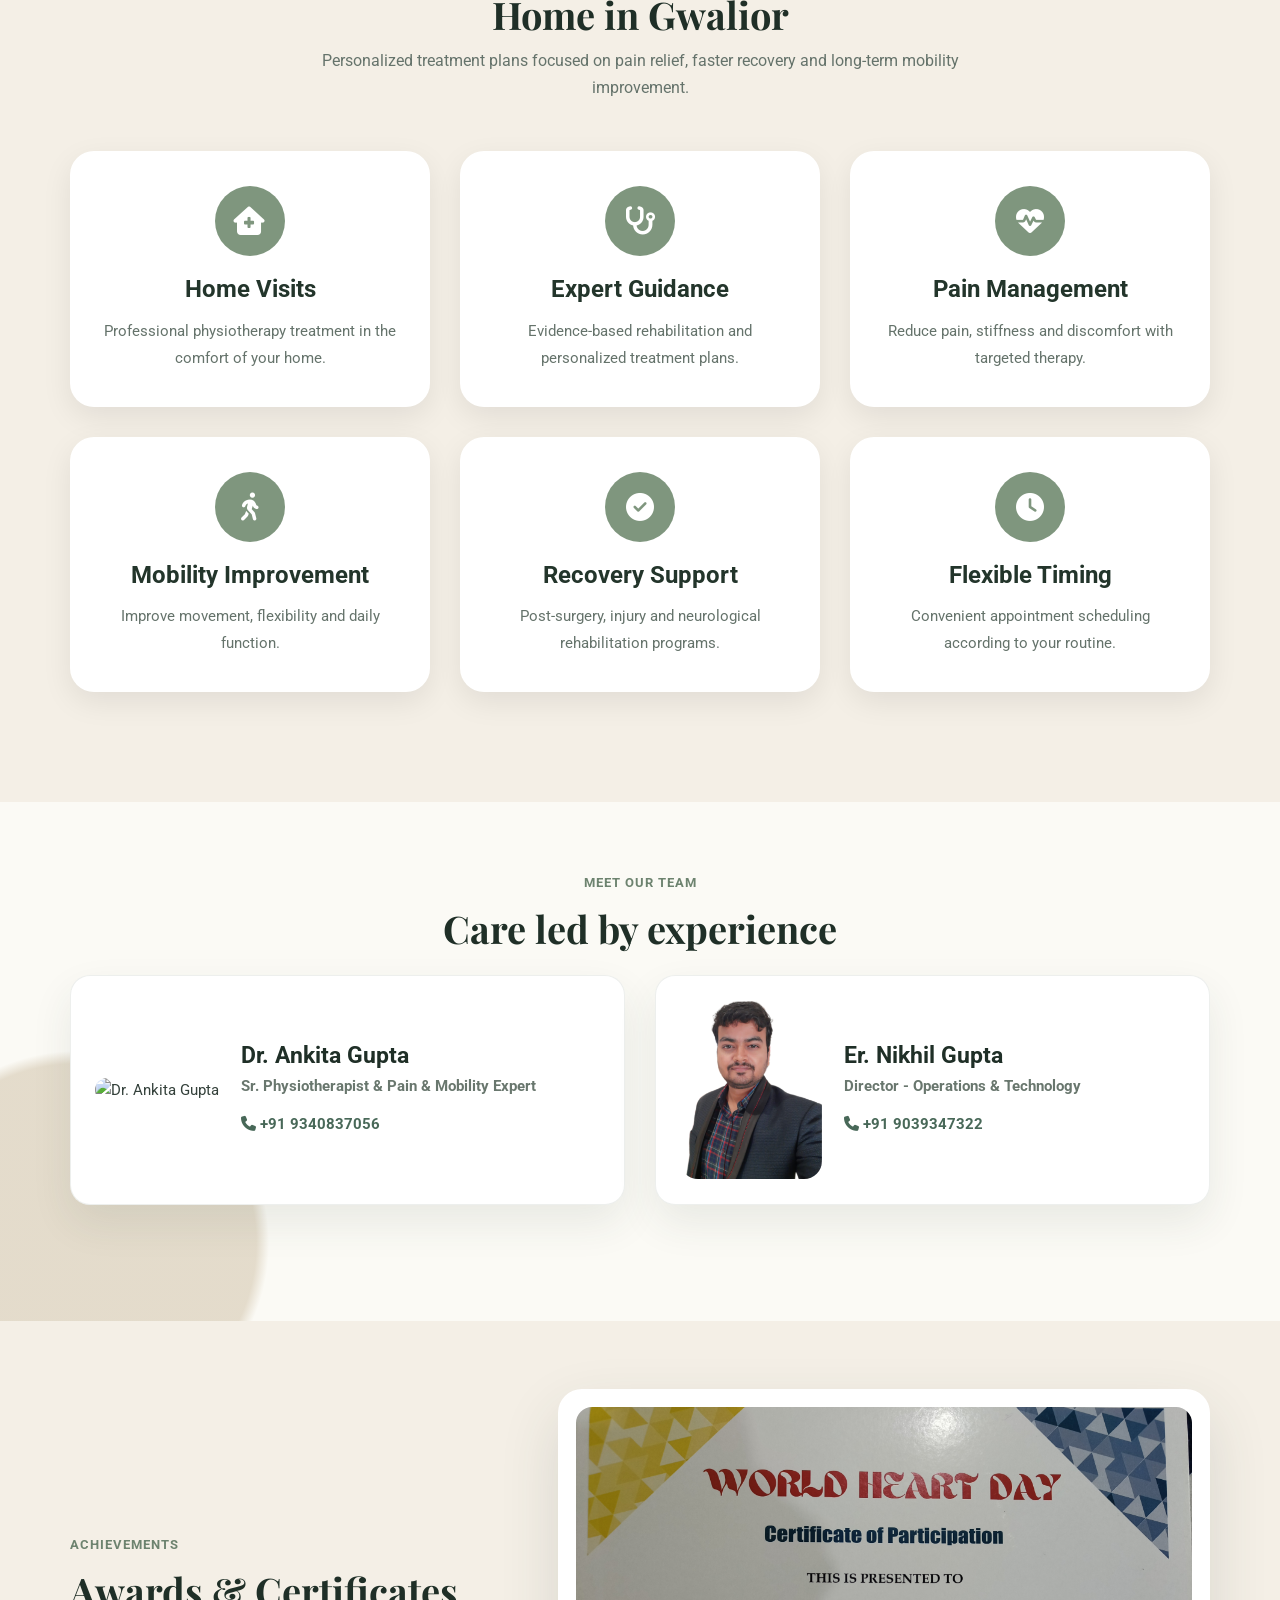
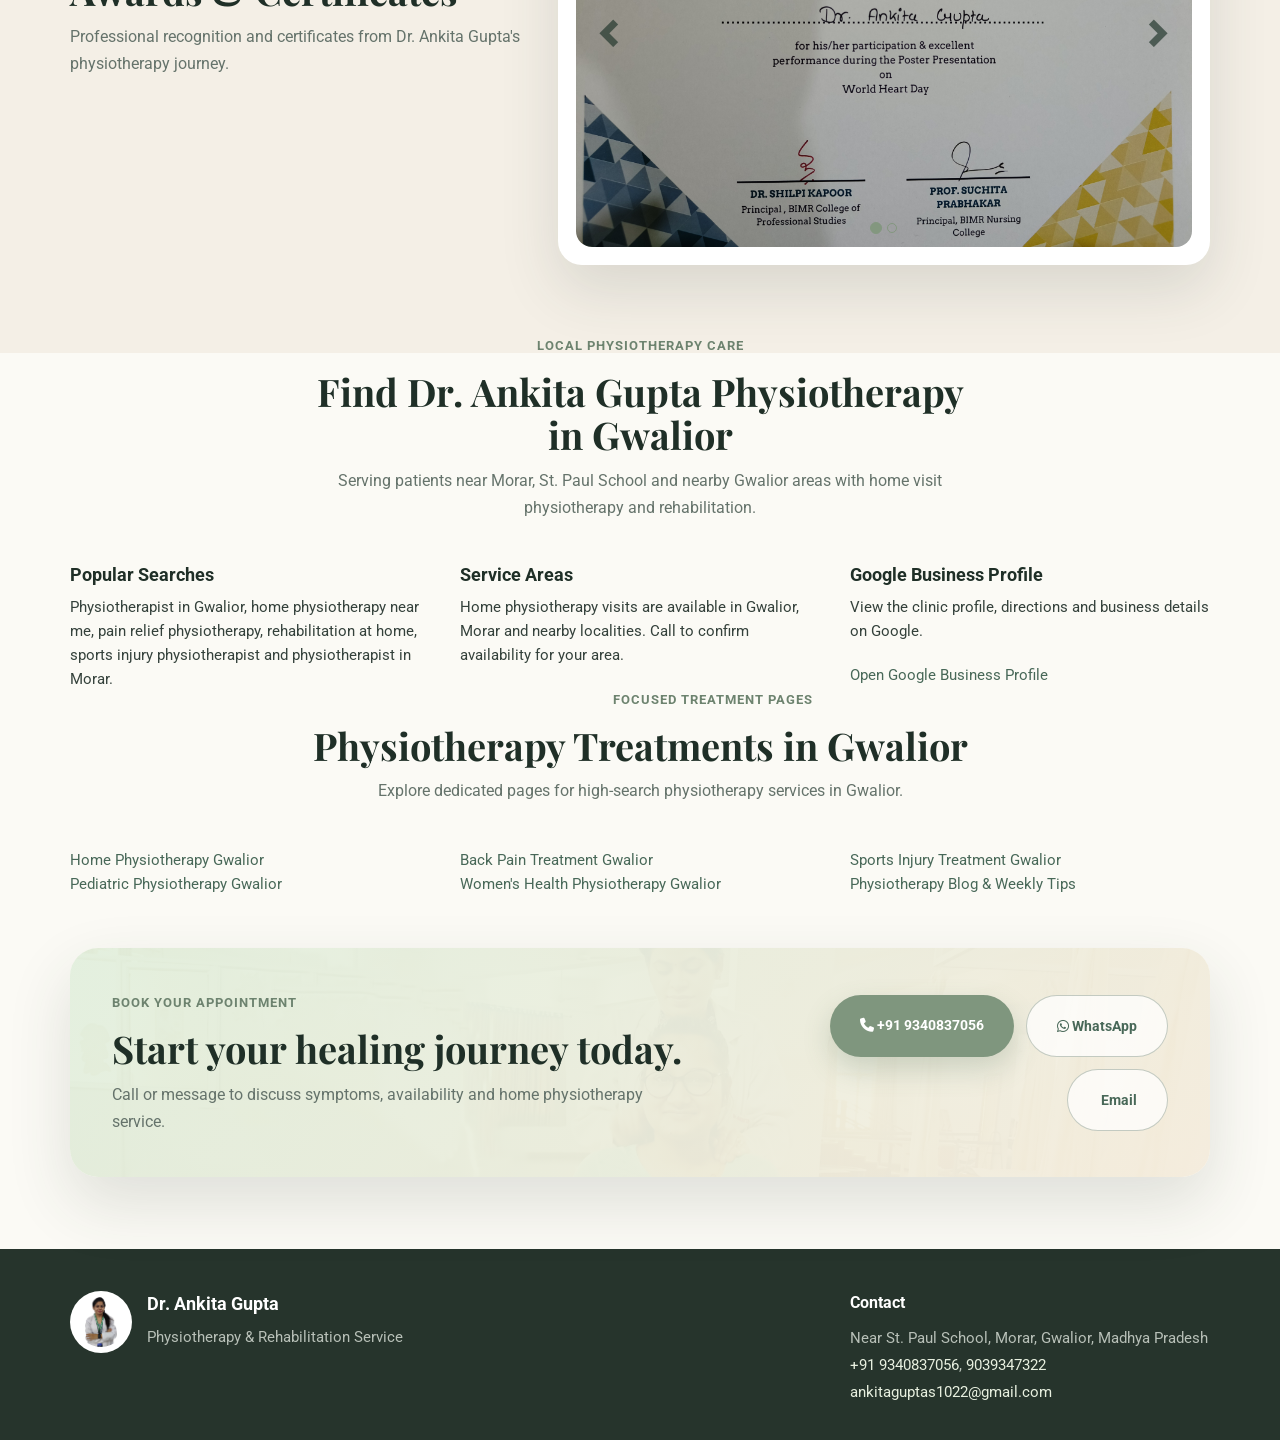
==== commit f29bf5c8: "Add files via upload" ====
--- a/index.html
+++ b/index.html
@@ -6,10 +6,28 @@
     <meta http-equiv="X-UA-Compatible" content="IE=edge">
     <meta name="viewport" content="width=device-width, initial-scale=1">
     <meta name="description"
-        content="Home physiotherapy, rehabilitation, pain relief and recovery care by Dr. Ankita Gupta in Gwalior.">
+        content="Dr Ankita Gupta provides physiotherapy, rehabilitation, sports injury treatment, pediatric physiotherapy and home physiotherapy services in Gwalior.">
     <meta name="keywords"
-        content="Physiotherapy, home physiotherapy, rehabilitation, sports injury, Gwalior physiotherapist, Dr Ankita Gupta">
-    <title>Dr. Ankita Gupta Physiotherapy &amp; Rehabilitation Service</title>
+        content="physiotherapist in Gwalior, home physiotherapy Gwalior, physiotherapy near me, physiotherapist Morar, pain relief physiotherapy, sports injury physiotherapy, neuro rehabilitation Gwalior, orthopedic physiotherapy, pediatric physiotherapy, geriatric physiotherapy, antenatal physiotherapy, postnatal physiotherapy, Dr Ankita Gupta physiotherapist">
+    <meta name="author" content="Dr. Ankita Gupta Physiotherapy & Rehabilitation Service">
+    <meta name="robots" content="index, follow, max-image-preview:large">
+    <meta name="geo.region" content="IN-MP">
+    <meta name="geo.placename" content="Morar, Gwalior, Madhya Pradesh">
+    <meta name="ICBM" content="26.2183, 78.1828">
+    <link rel="canonical" href="https://dr-ankitagupta.github.io/ankita-physio-website/">
+    <meta property="og:type" content="website">
+    <meta property="og:title" content="Best Physiotherapist in Gwalior | Home Physiotherapy | Dr Ankita Gupta">
+    <meta property="og:description"
+        content="Book home physiotherapy in Gwalior for pain relief, rehabilitation, sports injury recovery, neuro rehab, orthopedic care and women's health physiotherapy.">
+    <meta property="og:url" content="https://dr-ankitagupta.github.io/ankita-physio-website/">
+    <meta property="og:image" content="https://dr-ankitagupta.github.io/ankita-physio-website/images/main.png">
+    <meta property="og:locale" content="en_IN">
+    <meta name="twitter:card" content="summary_large_image">
+    <meta name="twitter:title" content="Best Physiotherapist in Gwalior | Dr Ankita Gupta">
+    <meta name="twitter:description"
+        content="Home physiotherapy and rehabilitation services in Gwalior and Morar. Call +91 9340837056 to book.">
+    <meta name="twitter:image" content="https://dr-ankitagupta.github.io/ankita-physio-website/images/main.png">
+    <title>Best Physiotherapist in Gwalior | Home Physiotherapy | Dr Ankita Gupta</title>
     <link href="css/bootstrap.min.css" rel="stylesheet">
     <link href="https://fonts.googleapis.com/css?family=Playfair+Display:600,700|Roboto:300,400,500,700"
         rel="stylesheet">
@@ -22,6 +40,96 @@
     <![endif]-->
     <link rel="icon" href="images/logo.png" type="image/x-icon">
     <link rel="stylesheet" href="https://cdnjs.cloudflare.com/ajax/libs/font-awesome/6.7.2/css/all.min.css">
+    <script type="application/ld+json">
+        {
+            "@context": "https://schema.org",
+            "@graph": [
+                {
+                    "@type": [
+                        "LocalBusiness",
+                        "MedicalBusiness"
+                    ],
+                    "@id": "https://dr-ankitagupta.github.io/ankita-physio-website/#clinic",
+                    "name": "Dr Ankita Gupta Physiotherapy",
+                    "url": "https://dr-ankitagupta.github.io/ankita-physio-website/",
+                    "image": "https://dr-ankitagupta.github.io/ankita-physio-website/images/main.png",
+                    "logo": "https://dr-ankitagupta.github.io/ankita-physio-website/images/logo.png",
+                    "description": "Home physiotherapy, rehabilitation, sports injury treatment, pediatric physiotherapy and recovery care by Dr Ankita Gupta in Gwalior and Morar.",
+                    "telephone": "+919340837056",
+                    "email": "ankitaguptas1022@gmail.com",
+                    "priceRange": "$$",
+                    "sameAs": [
+                        "https://share.google/zsNnf1tI7nwRRTuTF"
+                    ],
+                    "address": {
+                        "@type": "PostalAddress",
+                        "streetAddress": "Near St. Paul School, Morar",
+                        "addressLocality": "Gwalior",
+                        "addressRegion": "Madhya Pradesh",
+                        "addressCountry": "India"
+                    },
+                    "areaServed": [
+                        "Gwalior",
+                        "Morar",
+                        "Madhya Pradesh"
+                    ],
+                    "additionalType": "https://schema.org/PhysicalTherapy",
+                    "medicalSpecialty": [
+                        "Physiotherapy",
+                        "Physical Therapy",
+                        "Rehabilitation"
+                    ],
+                    "makesOffer": [
+                        {
+                            "@type": "Offer",
+                            "itemOffered": {
+                                "@type": "Service",
+                                "name": "Home Physiotherapy in Gwalior"
+                            }
+                        },
+                        {
+                            "@type": "Offer",
+                            "itemOffered": {
+                                "@type": "Service",
+                                "name": "Sports Injury Physiotherapy"
+                            }
+                        },
+                        {
+                            "@type": "Offer",
+                            "itemOffered": {
+                                "@type": "Service",
+                                "name": "Neuro Rehabilitation"
+                            }
+                        },
+                        {
+                            "@type": "Offer",
+                            "itemOffered": {
+                                "@type": "Service",
+                                "name": "Orthopaedic Rehabilitation"
+                            }
+                        },
+                        {
+                            "@type": "Offer",
+                            "itemOffered": {
+                                "@type": "Service",
+                                "name": "Pediatric and Geriatric Physiotherapy"
+                            }
+                        }
+                    ]
+                },
+                {
+                    "@type": "WebSite",
+                    "@id": "https://dr-ankitagupta.github.io/ankita-physio-website/#website",
+                    "url": "https://dr-ankitagupta.github.io/ankita-physio-website/",
+                    "name": "Dr. Ankita Gupta Physiotherapy & Rehabilitation Service",
+                    "publisher": {
+                        "@id": "https://dr-ankitagupta.github.io/ankita-physio-website/#clinic"
+                    },
+                    "inLanguage": "en-IN"
+                }
+            ]
+        }
+    </script>
 </head>
 
 <body class="home-redesign">
@@ -60,6 +168,7 @@
                         <a href="#services">Services</a>
                         <a href="#benefits">Benefits</a>
                         <a href="#team">Team</a>
+                        <a href="blog.html">Blog</a>
                         <a href="#contact">Contact</a>
                     </nav>
                     <a class="btn btn-default nav-cta" href="tel:9340837056"><i class="fa fa-phone"></i> Call Now</a>
@@ -74,13 +183,15 @@
                         <div class="col-md-6">
                             <div class="hero-copy reveal-up">
                                 <span class="eyebrow">Home physiotherapy in Gwalior</span>
-                                <h1 class="hero-animated-title">Restore movement. Relieve pain. Recover with confidence.</h1>
-                                <p class="hero-animated-text">Expert physiotherapy and rehabilitation services for pain relief, mobility enhancement, sports injuries, neurological conditions, pediatric care, women’s health, antenatal and postnatal rehabilitation, and post-surgical recovery.</p>
+                                <h1 class="hero-animated-title">Home Physiotherapy in Gwalior by Dr. Ankita Gupta</h1>
+                                <p class="hero-animated-text">Expert physiotherapy and rehabilitation services in Gwalior and Morar for pain relief, mobility enhancement, sports injuries, neurological conditions, pediatric care, women’s health, antenatal and postnatal rehabilitation, and post-surgical recovery.</p>
                                 <div class="hero-actions">
                                     <a class="btn btn-default btn-lg" href="tel:9340837056"><i class="fa fa-phone"></i>
                                         Book on Call</a>
                                     <a class="btn btn-outline btn-lg" href="https://wa.me/919340837056"><i
                                             class="fa-brands fa-whatsapp"></i> WhatsApp</a>
+                                    <a class="btn btn-outline btn-lg" href="https://share.google/zsNnf1tI7nwRRTuTF"
+                                        target="_blank" rel="noopener"><i class="fa fa-map-marker"></i> Google Business</a>
                                 </div>
                                <div class="hero-trust">
                                     <span><strong>12+</strong> Services</span>
@@ -91,7 +202,10 @@
                         </div>
                         <div class="col-md-6">
                             <div class="hero-visual reveal-up delay-1">
-                                <img src="images/main.png" alt="Physiotherapy treatment session">
+                                <picture>
+                                    <source srcset="images/main.webp" type="image/webp">
+                                    <img src="images/main.png" alt="Physiotherapy treatment session" decoding="async">
+                                </picture>
                                 <div class="floating-card">
                                     <i class="fa fa-heartbeat"></i>
                                     <span>Personal recovery plans</span>
@@ -165,13 +279,16 @@
                 <div class="container">
                     <div class="section-heading text-center reveal-up">
                         <span class="eyebrow">Physiotherapy Services at Home</span>
-                        <h2>How We Help You</h2>
-                        <p>Focused physical therapy to ease pain, improve movement and support daily function.</p>
+                        <h2>Physiotherapy Services in Gwalior</h2>
+                        <p>Focused physical therapy at home in Gwalior and Morar to ease pain, improve movement and support daily function.</p>
                     </div>
                     <div class="row service-grid">
                         <div class="col-md-3 col-sm-6">
                             <article class="service-card reveal-up">
-                                <img src="images/IMG1.jpg" alt="Physiotherapy care">
+                                <picture>
+                                    <source srcset="images/IMG1.webp" type="image/webp">
+                                    <img src="images/IMG1.jpg" alt="Physiotherapy care" loading="lazy" decoding="async">
+                                </picture>
                                 <div class="service-content">
                                     <h3>Physiotherapy</h3>
                                     <p>Movement therapy, manual care, exercise and advice for injury, illness or
@@ -180,8 +297,11 @@
                             </article>
                         </div>
                         <div class="col-md-3 col-sm-6">
-                            <article class="service-card reveal-up delay-1"><img src="images/sportInjury.jpg"
-                                    alt="Sports injury therapy">
+                            <article class="service-card reveal-up delay-1">
+                                <picture>
+                                    <source srcset="images/sportInjury.webp" type="image/webp">
+                                    <img src="images/sportInjury.jpg" alt="Sports injury therapy" loading="lazy" decoding="async">
+                                </picture>
                                 <div class="service-content">
                                     <h3>Sports Injuries</h3>
                                     <p>Recovery support for exercise, athletics and activity-related injuries.</p>
@@ -189,8 +309,11 @@
                             </article>
                         </div>
                         <div class="col-md-3 col-sm-6">
-                            <article class="service-card reveal-up delay-2"><img src="images/neuro-rehab.jpg"
-                                    alt="Neuro rehabilitation">
+                            <article class="service-card reveal-up delay-2">
+                                <picture>
+                                    <source srcset="images/neuro-rehab.webp" type="image/webp">
+                                    <img src="images/neuro-rehab.jpg" alt="Neuro rehabilitation" loading="lazy" decoding="async">
+                                </picture>
                                 <div class="service-content">
                                     <h3>Neuro Rehabilitation</h3>
                                     <p>Goal-based therapy for neurological conditions, balance and function.</p>
@@ -198,8 +321,11 @@
                             </article>
                         </div>
                         <div class="col-md-3 col-sm-6">
-                            <article class="service-card reveal-up delay-2"><img src="images/sport-injury.jpg"
-                                    alt="Orthopaedic rehabilitation">
+                            <article class="service-card reveal-up delay-2">
+                                <picture>
+                                    <source srcset="images/sport-injury.webp" type="image/webp">
+                                    <img src="images/sport-injury.jpg" alt="Orthopaedic rehabilitation" loading="lazy" decoding="async">
+                                </picture>
                                 <div class="service-content">
                                     <h3>Orthopaedic Rehab</h3>
                                     <p>Post-surgery and joint care to improve strength, walking and mobility.</p>
@@ -207,7 +333,7 @@
                             </article>
                         </div>
                         <div class="col-md-3 col-sm-6">
-                            <article class="service-card reveal-up"><img src="images/electro.jpg" alt="Electro therapy">
+                            <article class="service-card reveal-up"><img src="images/electro.jpg" alt="Electro therapy" loading="lazy" decoding="async">
                                 <div class="service-content">
                                     <h3>Electro Therapy</h3>
                                     <p>Electrical modalities for pain relief, circulation and muscle activation.</p>
@@ -215,8 +341,11 @@
                             </article>
                         </div>
                         <div class="col-md-3 col-sm-6">
-                            <article class="service-card reveal-up delay-1"><img src="images/antinatal.jpg"
-                                    alt="Antenatal physiotherapy">
+                            <article class="service-card reveal-up delay-1">
+                                <picture>
+                                    <source srcset="images/antinatal.webp" type="image/webp">
+                                    <img src="images/antinatal.jpg" alt="Antenatal physiotherapy" loading="lazy" decoding="async">
+                                </picture>
                                 <div class="service-content">
                                     <h3>Antenatal Services</h3>
                                     <p>Care and guidance to support comfort, movement and maternal wellness.</p>
@@ -225,7 +354,7 @@
                         </div>
                         <div class="col-md-3 col-sm-6">
                             <article class="service-card reveal-up delay-3"><img src="images/cupping.jpg"
-                                    alt="Cupping therapy">
+                                    alt="Cupping therapy" loading="lazy" decoding="async">
                                 <div class="service-content">
                                     <h3>Cupping Therapy</h3>
                                     <p>Suction-based therapy used to improve local blood flow and comfort.</p>
@@ -234,7 +363,7 @@
                         </div>
                         <div class="col-md-3 col-sm-6">
                             <article class="service-card reveal-up delay-3"><img src="images/cardio.jpg"
-                                    alt="Cardiac rehabilitation">
+                                    alt="Cardiac rehabilitation" loading="lazy" decoding="async">
                                 <div class="service-content">
                                     <h3>Cardiac Rehab</h3>
                                     <p>Supervised activity planning to support better cardiovascular health.</p>
@@ -244,7 +373,7 @@
 
                         <div class="col-md-3 col-sm-6">
                             <article class="service-card reveal-up"><img src="images/lymphatic-drainage.png"
-                                    alt="Lymphatic Drainage Massage">
+                                    alt="Lymphatic Drainage Massage" loading="lazy" decoding="async">
                                 <div class="service-content">
                                     <h3>Lymphatic Drainage Massage</h3>
                                     <p>Supporting faster recovery, reducing swelling, and improving comfort following
@@ -253,8 +382,11 @@
                             </article>
                         </div>
                         <div class="col-md-3 col-sm-6">
-                            <article class="service-card reveal-up delay-1"><img src="images/postnatal.png"
-                                    alt="Postnatal Physiotherapy">
+                            <article class="service-card reveal-up delay-1">
+                                <picture>
+                                    <source srcset="images/postnatal.webp" type="image/webp">
+                                    <img src="images/postnatal.png" alt="Postnatal Physiotherapy" loading="lazy" decoding="async">
+                                </picture>
                                 <div class="service-content">
                                     <h3>Postnatal Physiotherapy</h3>
                                     <p>Helping mothers regain strength, improve posture, and recover safely after
@@ -263,8 +395,11 @@
                             </article>
                         </div>
                         <div class="col-md-3 col-sm-6">
-                            <article class="service-card reveal-up delay-2"><img src="images/pediatric.png"
-                                    alt="Pediatric Physiotherapy">
+                            <article class="service-card reveal-up delay-2">
+                                <picture>
+                                    <source srcset="images/pediatric.webp" type="image/webp">
+                                    <img src="images/pediatric.png" alt="Pediatric Physiotherapy" loading="lazy" decoding="async">
+                                </picture>
                                 <div class="service-content">
                                     <h3>Pediatric Physiotherapy</h3>
                                     <p>Personalized therapy to support healthy movement, development, and physical
@@ -274,7 +409,7 @@
                         </div>
                         <div class="col-md-3 col-sm-6">
                             <article class="service-card reveal-up delay-3"><img src="images/geriatric.png"
-                                    alt="Geriatric Physiotherapy">
+                                    alt="Geriatric Physiotherapy" loading="lazy" decoding="async">
                                 <div class="service-content">
                                     <h3>Geriatric Physiotherapy</h3>
                                     <p>Enhancing mobility, balance, and quality of life for seniors through specialized
@@ -289,7 +424,10 @@
                 <div class="row middle-row">
                     <div class="col-md-5">
                         <div class="benefit-photo reveal-up">
-                            <img src="images/left-image.jpg" alt="Patient recovery support">
+                            <picture>
+                                <source srcset="images/left-image.webp" type="image/webp">
+                                <img src="images/left-image.jpg" alt="Patient recovery support" loading="lazy" decoding="async">
+                            </picture>
                         </div>
                     </div>
                     <div class="col-md-7">
@@ -316,7 +454,7 @@
 
                     <div class="section-heading text-center">
                         <span class="eyebrow">Why Choose Us</span>
-                        <h2>Expert Physiotherapy Care at Your Home</h2>
+                            <h2>Expert Physiotherapy Care at Your Home in Gwalior</h2>
                         <p>
                             Personalized treatment plans focused on pain relief,
                             faster recovery and long-term mobility improvement.
@@ -389,7 +527,10 @@
                     <div class="row team-grid">
                         <div class="col-sm-6">
                             <article class="profile-card reveal-up">
-                                <img src="images/team-1.jpg" alt="Dr. Ankita Gupta">
+                                <picture>
+                                    <source srcset="images/team-1.webp" type="image/webp">
+                                    <img src="images/team-1.jpg" alt="Dr. Ankita Gupta" loading="lazy" decoding="async">
+                                </picture>
                                 <div>
                                     <h3>Dr. Ankita Gupta</h3>
                                     <p>Sr. Physiotherapist &amp; Pain & Mobility Expert</p>
@@ -399,7 +540,7 @@
                         </div>
                         <div class="col-sm-6">
                             <article class="profile-card reveal-up delay-1">
-                                <img src="images/nikhil.png" alt="Er. Nikhil Gupta">
+                                <img src="images/nikhil.png" alt="Er. Nikhil Gupta" loading="lazy" decoding="async">
                                 <div>
                                     <h3>Er. Nikhil Gupta</h3>
                                     <p>Director - Operations & Technology</p>
@@ -431,10 +572,10 @@
                                 </ol>
                                 <div class="carousel-inner">
                                     <div class="item active">
-                                        <img src="images/ach2.jpg" alt="Achievement certificate" class="img-responsive">
+                                        <img src="images/ach2.jpg" alt="Achievement certificate" class="img-responsive" loading="lazy" decoding="async">
                                     </div>
                                     <div class="item">
-                                        <img src="images/ach3.jpg" alt="Achievement certificate" class="img-responsive">
+                                        <img src="images/ach3.jpg" alt="Achievement certificate" class="img-responsive" loading="lazy" decoding="async">
                                     </div>
                                 </div>
                                 <a class="left carousel-control" href="#certificateCarousel" data-slide="prev">
@@ -451,6 +592,67 @@
                 </div>
             </section>
 
+            <section class="local-seo-section" aria-labelledby="local-seo-title">
+                <div class="container">
+                    <div class="section-heading text-center reveal-up">
+                        <span class="eyebrow">Local Physiotherapy Care</span>
+                        <h2 id="local-seo-title">Find Dr. Ankita Gupta Physiotherapy in Gwalior</h2>
+                        <p>Serving patients near Morar, St. Paul School and nearby Gwalior areas with home visit physiotherapy and rehabilitation.</p>
+                    </div>
+                    <div class="row local-seo-grid">
+                        <div class="col-md-4 col-sm-6">
+                            <div class="local-seo-card">
+                                <h3>Popular Searches</h3>
+                                <p>Physiotherapist in Gwalior, home physiotherapy near me, pain relief physiotherapy, rehabilitation at home, sports injury physiotherapist and physiotherapist in Morar.</p>
+                            </div>
+                        </div>
+                        <div class="col-md-4 col-sm-6">
+                            <div class="local-seo-card">
+                                <h3>Service Areas</h3>
+                                <p>Home physiotherapy visits are available in Gwalior, Morar and nearby localities. Call to confirm availability for your area.</p>
+                            </div>
+                        </div>
+                        <div class="col-md-4 col-sm-12">
+                            <div class="local-seo-card">
+                                <h3>Google Business Profile</h3>
+                                <p>View the clinic profile, directions and business details on Google.</p>
+                                <a href="https://share.google/zsNnf1tI7nwRRTuTF" target="_blank" rel="noopener">Open Google Business Profile</a>
+                            </div>
+                        </div>
+                    </div>
+                </div>
+            </section>
+
+            <section class="service-pages-section" aria-labelledby="service-pages-title">
+                <div class="container">
+                    <div class="section-heading text-center reveal-up">
+                        <span class="eyebrow">Focused Treatment Pages</span>
+                        <h2 id="service-pages-title">Physiotherapy Treatments in Gwalior</h2>
+                        <p>Explore dedicated pages for high-search physiotherapy services in Gwalior.</p>
+                    </div>
+                    <div class="row service-page-grid">
+                        <div class="col-md-4 col-sm-6">
+                            <a class="service-page-link" href="home-physiotherapy-gwalior.html">Home Physiotherapy Gwalior</a>
+                        </div>
+                        <div class="col-md-4 col-sm-6">
+                            <a class="service-page-link" href="back-pain-treatment-gwalior.html">Back Pain Treatment Gwalior</a>
+                        </div>
+                        <div class="col-md-4 col-sm-6">
+                            <a class="service-page-link" href="sports-injury-treatment-gwalior.html">Sports Injury Treatment Gwalior</a>
+                        </div>
+                        <div class="col-md-4 col-sm-6">
+                            <a class="service-page-link" href="pediatric-physiotherapy-gwalior.html">Pediatric Physiotherapy Gwalior</a>
+                        </div>
+                        <div class="col-md-4 col-sm-6">
+                            <a class="service-page-link" href="women-health-physiotherapy-gwalior.html">Women's Health Physiotherapy Gwalior</a>
+                        </div>
+                        <div class="col-md-4 col-sm-6">
+                            <a class="service-page-link" href="blog.html">Physiotherapy Blog & Weekly Tips</a>
+                        </div>
+                    </div>
+                </div>
+            </section>
+
             <section class="contact-panel" id="contact">
                 <div class="container">
                     <div class="contact-card reveal-up">
@@ -477,7 +679,7 @@
                 <div class="row">
                     <div class="col-md-5">
                         <div class="footer-brand">
-                            <img src="images/logo.png" alt="Dr. Ankita Gupta logo">
+                            <img src="images/logo.png" alt="Dr. Ankita Gupta logo" loading="lazy" decoding="async">
                             <div>
                                 <h3>Dr. Ankita Gupta</h3>
                                 <p>Physiotherapy &amp; Rehabilitation Service</p>
--- a/css/style.css
+++ b/css/style.css
@@ -2342,3 +2342,503 @@
     margin-bottom:20px;
     display:block;
 }
+
+/* ===== TREATMENT JOURNEY TIMELINE ===== */
+.journey-section {
+    background:
+        radial-gradient(circle at 10% 18%, rgba(217, 229, 207, .72) 0 12%, transparent 13%),
+        linear-gradient(180deg, #fbfaf5 0%, #f4f7f1 100%);
+    overflow: hidden;
+    padding: 74px 0 80px;
+    position: relative;
+}
+
+.journey-section:before {
+    background: rgba(127, 150, 126, .12);
+    border-radius: 999px;
+    content: "";
+    height: 170px;
+    position: absolute;
+    right: -70px;
+    top: 38px;
+    width: 170px;
+}
+
+.journey-timeline {
+    display: grid;
+    gap: 18px;
+    grid-template-columns: repeat(5, minmax(0, 1fr));
+    position: relative;
+    z-index: 1;
+}
+
+.journey-timeline:before {
+    background: linear-gradient(90deg, rgba(127, 150, 126, .12), #7f967e, rgba(127, 150, 126, .12));
+    content: "";
+    height: 3px;
+    left: 9%;
+    position: absolute;
+    right: 9%;
+    top: 43px;
+}
+
+.journey-step {
+    animation: journeyFloat 4.5s ease-in-out infinite;
+    background: rgba(255, 255, 255, .86);
+    border: 1px solid rgba(116, 133, 119, .16);
+    border-radius: 22px;
+    box-shadow: 0 16px 38px rgba(49, 62, 53, .08);
+    min-height: 142px;
+    padding: 22px 14px 18px;
+    position: relative;
+    text-align: center;
+}
+
+.journey-step:nth-child(2) {
+    animation-delay: .18s;
+}
+
+.journey-step:nth-child(3) {
+    animation-delay: .36s;
+}
+
+.journey-step:nth-child(4) {
+    animation-delay: .54s;
+}
+
+.journey-step:nth-child(5) {
+    animation-delay: .72s;
+}
+
+.journey-step:after {
+    color: #7f967e;
+    content: "\f063";
+    display: none;
+    font-family: FontAwesome;
+    font-size: 15px;
+    left: 50%;
+    position: absolute;
+    transform: translateX(-50%);
+}
+
+.journey-icon {
+    align-items: center;
+    background: #7f967e;
+    border: 6px solid #eef3e9;
+    border-radius: 50%;
+    box-shadow: 0 12px 28px rgba(82, 111, 86, .22);
+    color: #fff;
+    display: inline-flex;
+    font-size: 22px;
+    height: 62px;
+    justify-content: center;
+    margin-bottom: 15px;
+    position: relative;
+    width: 62px;
+    z-index: 2;
+}
+
+.journey-step h3 {
+    color: #23352b;
+    font-size: 17px;
+    line-height: 1.25;
+    margin: 0;
+}
+
+@keyframes journeyFloat {
+    0%, 100% {
+        transform: translateY(0);
+    }
+    50% {
+        transform: translateY(-7px);
+    }
+}
+
+@media (max-width: 991px) {
+    .journey-timeline {
+        grid-template-columns: repeat(3, minmax(0, 1fr));
+    }
+
+    .journey-timeline:before {
+        display: none;
+    }
+}
+
+@media (max-width: 768px) {
+    .journey-section {
+        padding: 42px 0 50px;
+    }
+
+    .journey-section .section-heading {
+        margin-bottom: 20px;
+    }
+
+    .journey-section .section-heading h2 {
+        font-size: 30px;
+    }
+
+    .journey-section .section-heading p {
+        font-size: 14px;
+        line-height: 22px;
+    }
+
+    .journey-timeline {
+        gap: 0;
+        grid-template-columns: 1fr;
+        margin: 0 auto;
+        max-width: 420px;
+    }
+
+    .journey-step {
+        align-items: center;
+        animation: journeyMobileIn .7s ease both, journeyGlow 3.2s ease-in-out infinite;
+        border-radius: 18px;
+        display: flex;
+        gap: 14px;
+        margin-bottom: 28px;
+        min-height: 0;
+        padding: 14px 16px;
+        text-align: left;
+    }
+
+    .journey-step:nth-child(2) {
+        animation-delay: .08s, .08s;
+    }
+
+    .journey-step:nth-child(3) {
+        animation-delay: .16s, .16s;
+    }
+
+    .journey-step:nth-child(4) {
+        animation-delay: .24s, .24s;
+    }
+
+    .journey-step:nth-child(5) {
+        animation-delay: .32s, .32s;
+        margin-bottom: 0;
+    }
+
+    .journey-step:after {
+        bottom: -22px;
+        display: block;
+    }
+
+    .journey-step:last-child:after {
+        display: none;
+    }
+
+    .journey-icon {
+        border-width: 4px;
+        flex: 0 0 auto;
+        font-size: 18px;
+        height: 50px;
+        margin: 0;
+        width: 50px;
+    }
+
+    .journey-step h3 {
+        font-size: 18px;
+    }
+}
+
+@keyframes journeyMobileIn {
+    from {
+        opacity: 0;
+        transform: translateX(-18px);
+    }
+    to {
+        opacity: 1;
+        transform: translateX(0);
+    }
+}
+
+@keyframes journeyGlow {
+    0%, 100% {
+        box-shadow: 0 12px 26px rgba(49, 62, 53, .08);
+    }
+    50% {
+        box-shadow: 0 16px 36px rgba(82, 111, 86, .18);
+    }
+}
+
+/* ===== MOBILE HEADER + BENEFITS REFINEMENT ===== */
+@media (max-width: 768px) {
+    .home-redesign {
+        padding-top: 58px;
+    }
+
+    .site-shell {
+        overflow: visible;
+    }
+
+    .clinic-header {
+        left: 0;
+        position: fixed !important;
+        right: 0;
+        top: 0;
+        width: 100%;
+        z-index: 1005;
+    }
+
+    .clinic-nav {
+        min-height: 58px !important;
+        padding: 8px 0 !important;
+    }
+
+    .clinic-header.is-scrolled .clinic-nav {
+        min-height: 46px !important;
+        padding: 5px 0 !important;
+    }
+
+    .clinic-header.is-scrolled .clinic-brand img {
+        height: 34px !important;
+        width: 34px !important;
+    }
+
+    .clinic-header.is-scrolled .clinic-brand small {
+        display: none;
+    }
+
+    .benefits-section {
+        padding: 42px 0 48px;
+    }
+
+    .benefits-section .section-heading {
+        margin-bottom: 22px;
+    }
+
+    .benefits-section .eyebrow {
+        font-size: 12px;
+        letter-spacing: 1px;
+        margin-bottom: 10px;
+    }
+
+    .benefits-section .section-heading h2 {
+        font-size: 30px;
+        line-height: 1.1;
+        margin-bottom: 10px;
+    }
+
+    .benefits-section .section-heading p {
+        font-size: 14px;
+        line-height: 22px;
+    }
+
+    .benefits-grid {
+        display: block;
+        margin-top: 0;
+    }
+
+    .benefits-grid .col-md-4,
+    .benefits-grid .col-sm-6 {
+        float: none;
+        width: 100%;
+    }
+
+    .benefit-card {
+        align-items: center;
+        background: #fff;
+        border: 1px solid rgba(116, 133, 119, .13);
+        border-radius: 22px;
+        box-shadow: 0 8px 24px rgba(49, 62, 53, .08);
+        display: flex;
+        gap: 14px;
+        height: auto;
+        margin-bottom: 16px;
+        min-height: 118px;
+        padding: 14px;
+        text-align: left;
+    }
+
+    .benefit-card:hover {
+        transform: translateY(-3px);
+    }
+
+    .benefit-card i {
+        flex: 0 0 auto;
+        font-size: 20px;
+        height: 54px;
+        line-height: 54px;
+        margin: 0;
+        width: 54px;
+    }
+
+    .benefit-card h3 {
+        font-size: 18px;
+        line-height: 1.2;
+        margin: 0 0 6px;
+    }
+
+    .benefit-card p {
+        font-size: 13px;
+        line-height: 1.45;
+        margin: 0;
+    }
+}
+
+/* ===== HERO TEXT ANIMATION + SERVICE MOBILE FIXES ===== */
+.hero-animated-title,
+.hero-animated-text {
+    opacity: 0;
+}
+
+.hero-animated-title {
+    animation: heroTitleReveal .85s cubic-bezier(.2, .75, .25, 1) .15s forwards;
+}
+
+.hero-animated-text {
+    animation: heroTextReveal .85s cubic-bezier(.2, .75, .25, 1) .42s forwards;
+}
+
+@keyframes heroTitleReveal {
+    from {
+        filter: blur(8px);
+        letter-spacing: .02em;
+        opacity: 0;
+        transform: translateY(18px) scale(.98);
+    }
+    to {
+        filter: blur(0);
+        letter-spacing: 0;
+        opacity: 1;
+        transform: translateY(0) scale(1);
+    }
+}
+
+@keyframes heroTextReveal {
+    from {
+        opacity: 0;
+        transform: translateY(14px);
+    }
+    to {
+        opacity: 1;
+        transform: translateY(0);
+    }
+}
+
+@media (max-width: 768px) {
+    .services-section {
+        padding-top: 16px !important;
+    }
+
+    .services-section .mobile-wave {
+        display: none !important;
+    }
+
+    .services-section .section-heading {
+        margin-bottom: 16px !important;
+    }
+
+    .services-section .section-heading .eyebrow {
+        margin-bottom: 8px;
+    }
+
+    .service-grid .col-md-3,
+    .service-grid .col-sm-6 {
+        padding-top: 0 !important;
+    }
+
+    .service-card {
+        min-height: 112px !important;
+    }
+
+    .service-card img {
+        background: #eef3e9;
+        border: 1px solid rgba(127, 150, 126, .12);
+        height: 92px !important;
+        min-width: 92px !important;
+        object-fit: cover !important;
+        width: 92px !important;
+    }
+
+    .service-card img[src$=".png"] {
+        object-fit: contain !important;
+        padding: 4px;
+    }
+
+    .service-card h3 {
+        font-size: 18px !important;
+        line-height: 1.18 !important;
+    }
+
+    .service-card p {
+        font-size: 13px !important;
+        line-height: 1.42 !important;
+    }
+
+    .journey-section {
+        padding-bottom: 26px !important;
+    }
+}
+
+@media (max-width: 768px) {
+    .benefit-card > i {
+        align-items: center !important;
+        display: inline-flex !important;
+        justify-content: center !important;
+        line-height: 1 !important;
+        padding: 0 !important;
+        text-align: center !important;
+    }
+
+    .benefit-card > i:before {
+        display: block;
+        line-height: 1;
+        margin: 0;
+    }
+}
+
+/* ===== HEADER WHATSAPP ACTION ===== */
+.header-actions {
+    align-items: center;
+    display: flex;
+    gap: 8px;
+}
+
+.header-whatsapp {
+    align-items: center;
+    background: #25D366;
+    border-radius: 50%;
+    box-shadow: 0 8px 18px rgba(37, 211, 102, .25);
+    color: #fff !important;
+    display: inline-flex;
+    flex: 0 0 auto;
+    font-size: 18px;
+    height: 38px;
+    justify-content: center;
+    width: 38px;
+}
+
+.header-whatsapp:hover,
+.header-whatsapp:focus {
+    background: #1fb85a;
+    color: #fff !important;
+    transform: translateY(-1px);
+}
+
+@media (max-width: 768px) {
+    .header-actions {
+        flex: 0 0 auto;
+        gap: 7px;
+    }
+
+    .header-whatsapp {
+        height: 34px;
+        width: 34px;
+    }
+
+    .clinic-header.is-scrolled .header-whatsapp {
+        height: 31px;
+        width: 31px;
+    }
+
+    .mobile-menu-toggle.active {
+        position: static !important;
+    }
+}
+
+@media (min-width: 769px) {
+    .header-whatsapp {
+        display: none;
+    }
+}
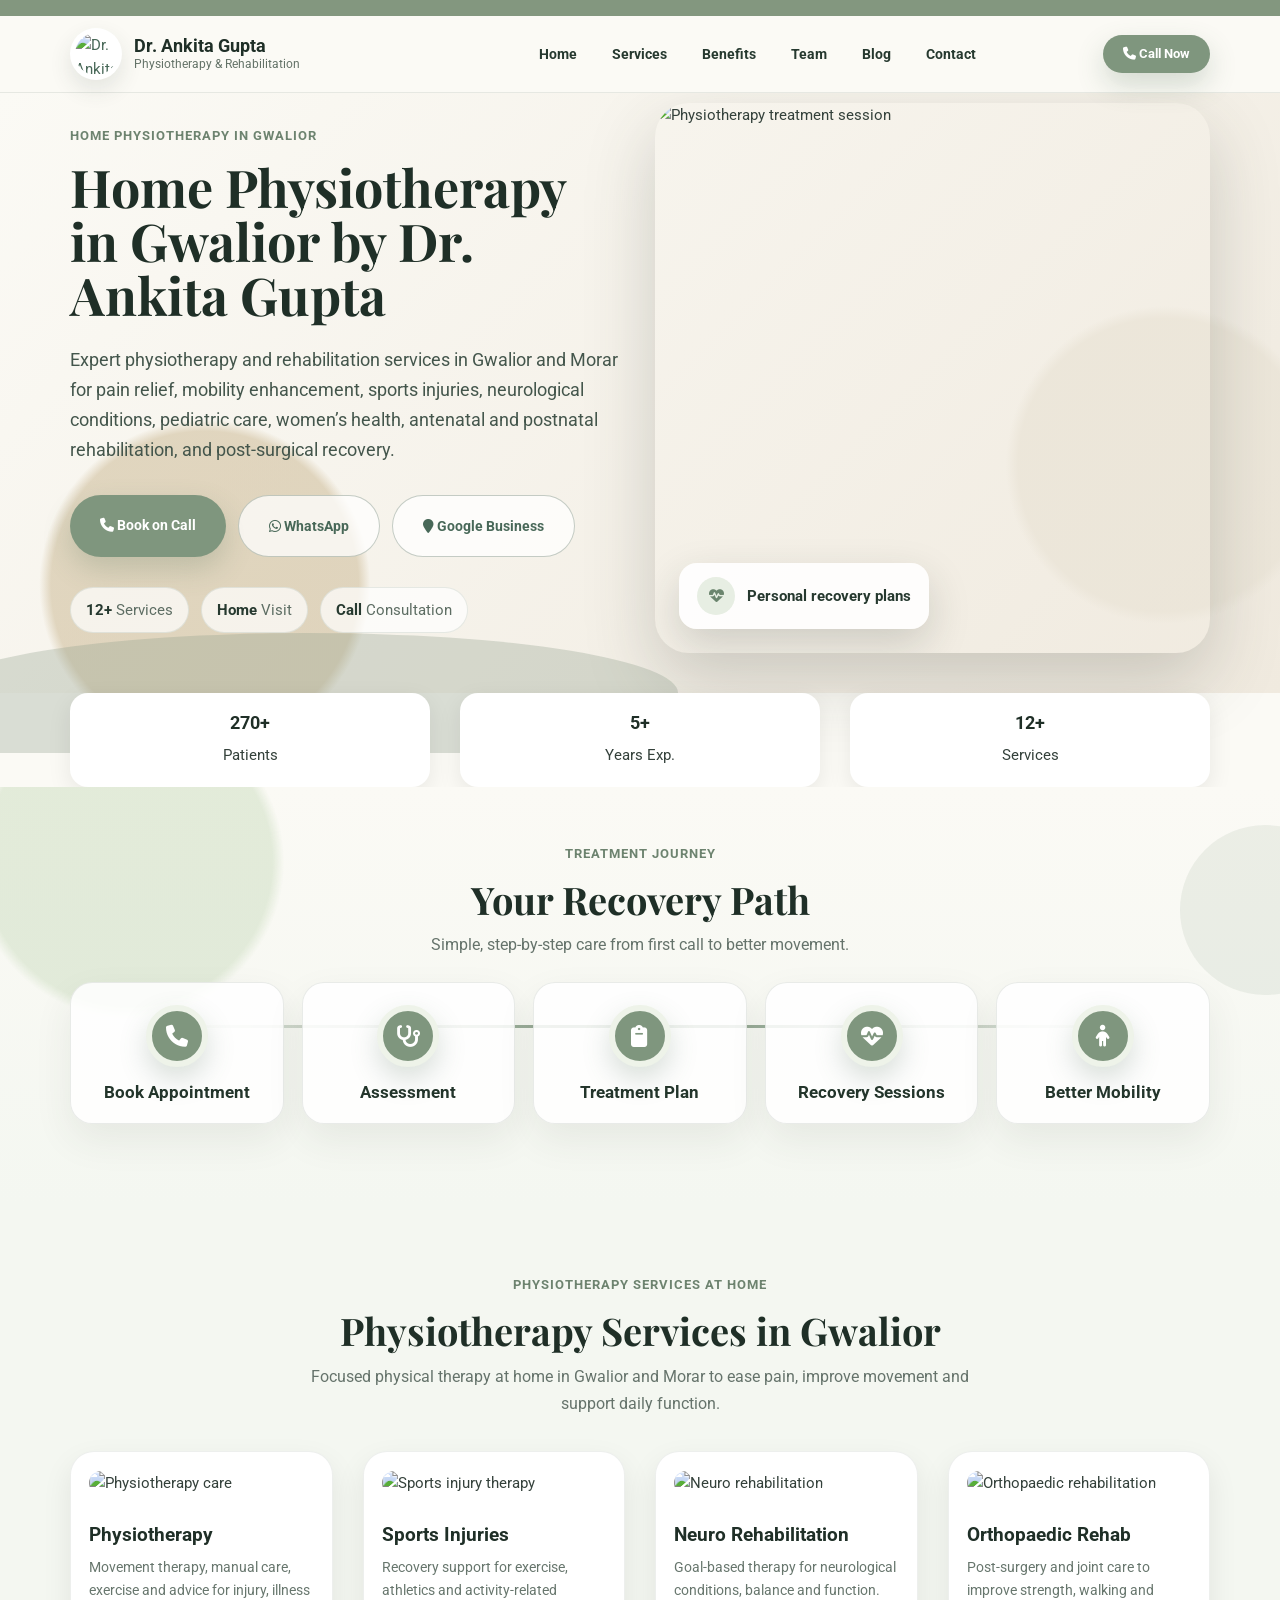
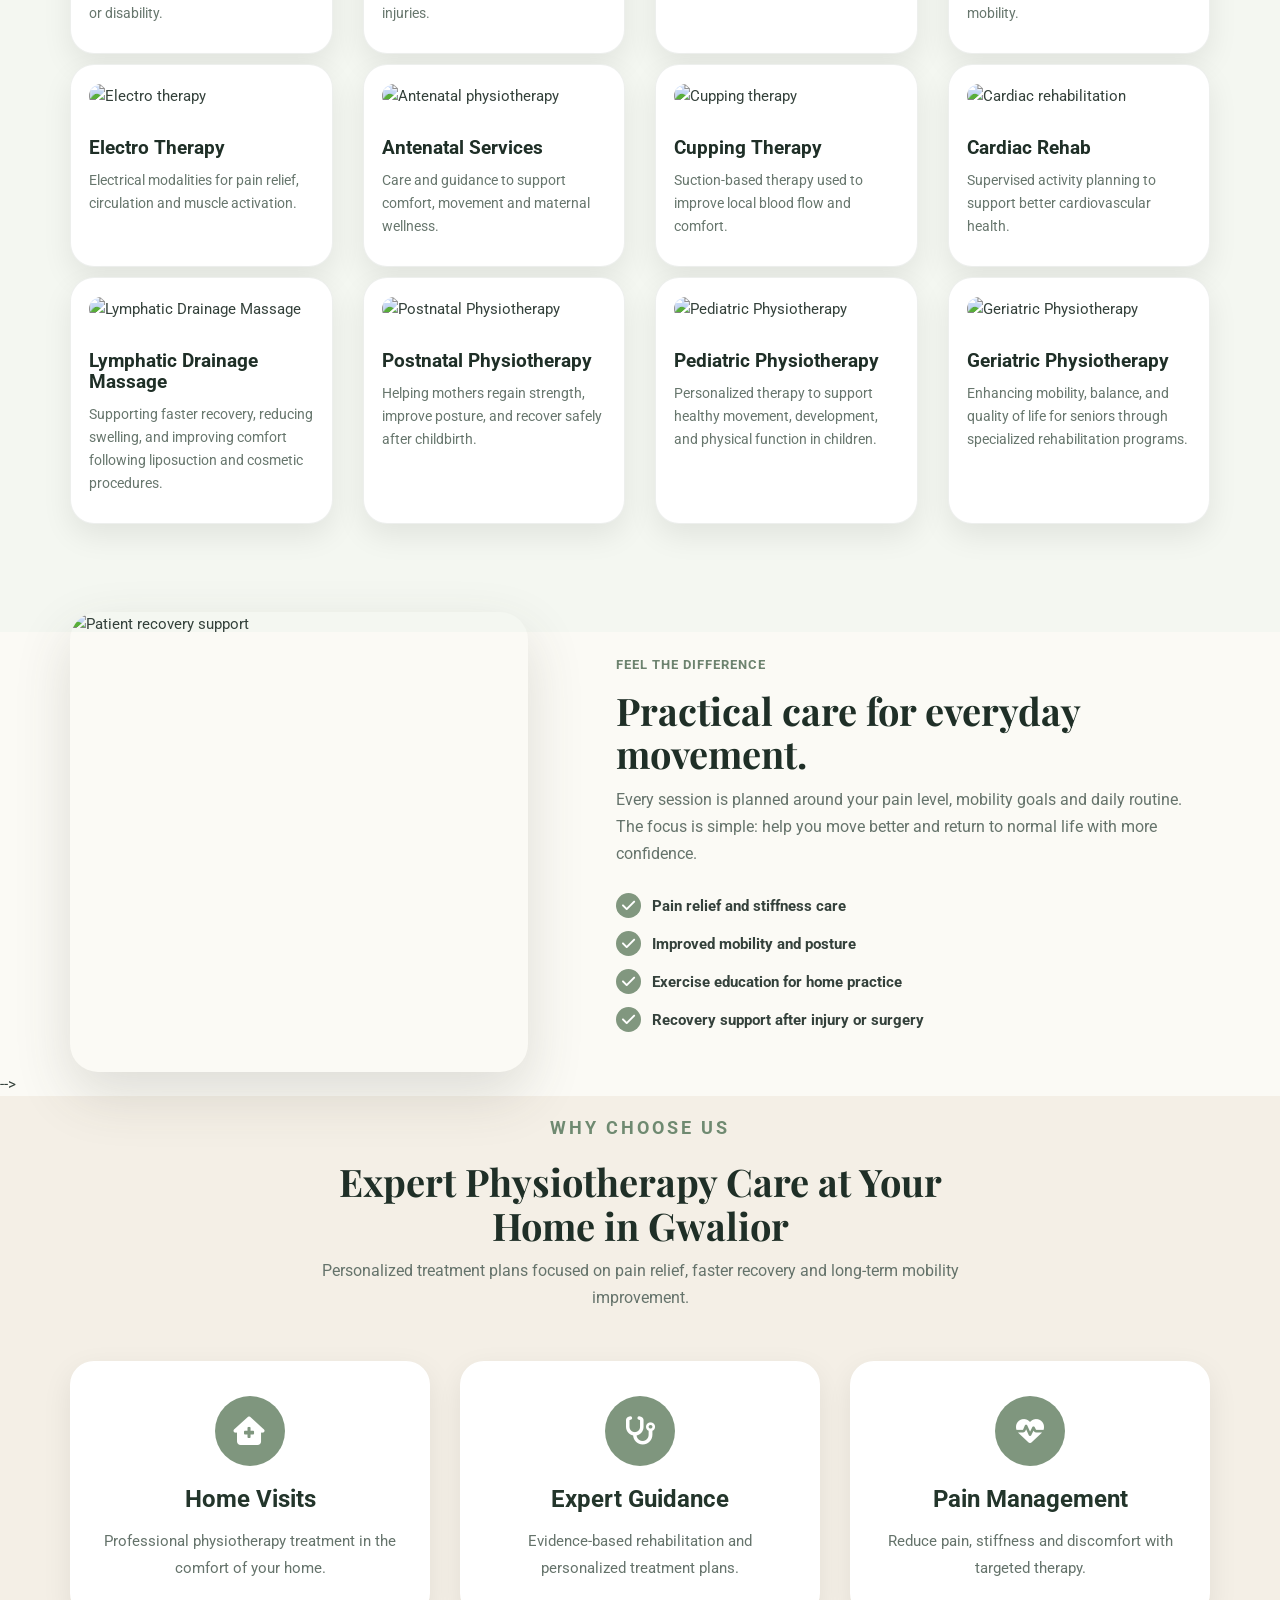
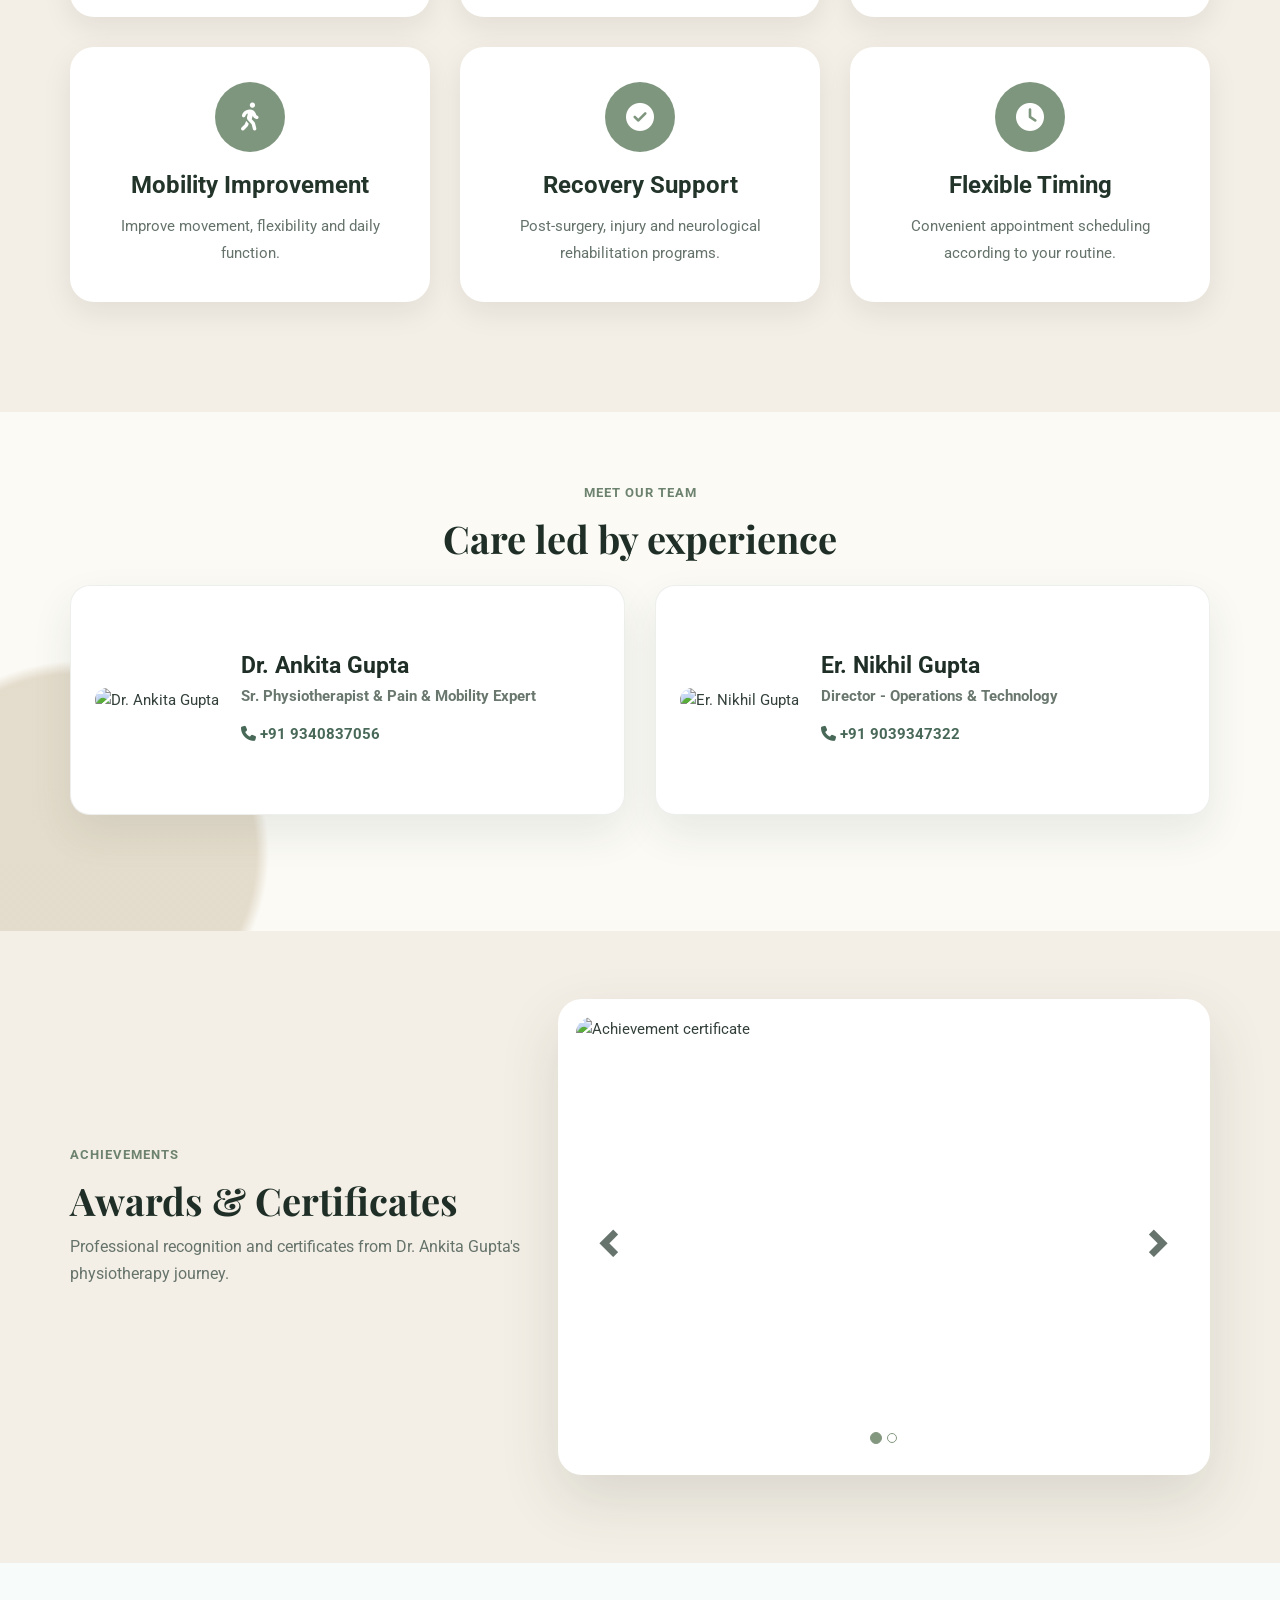
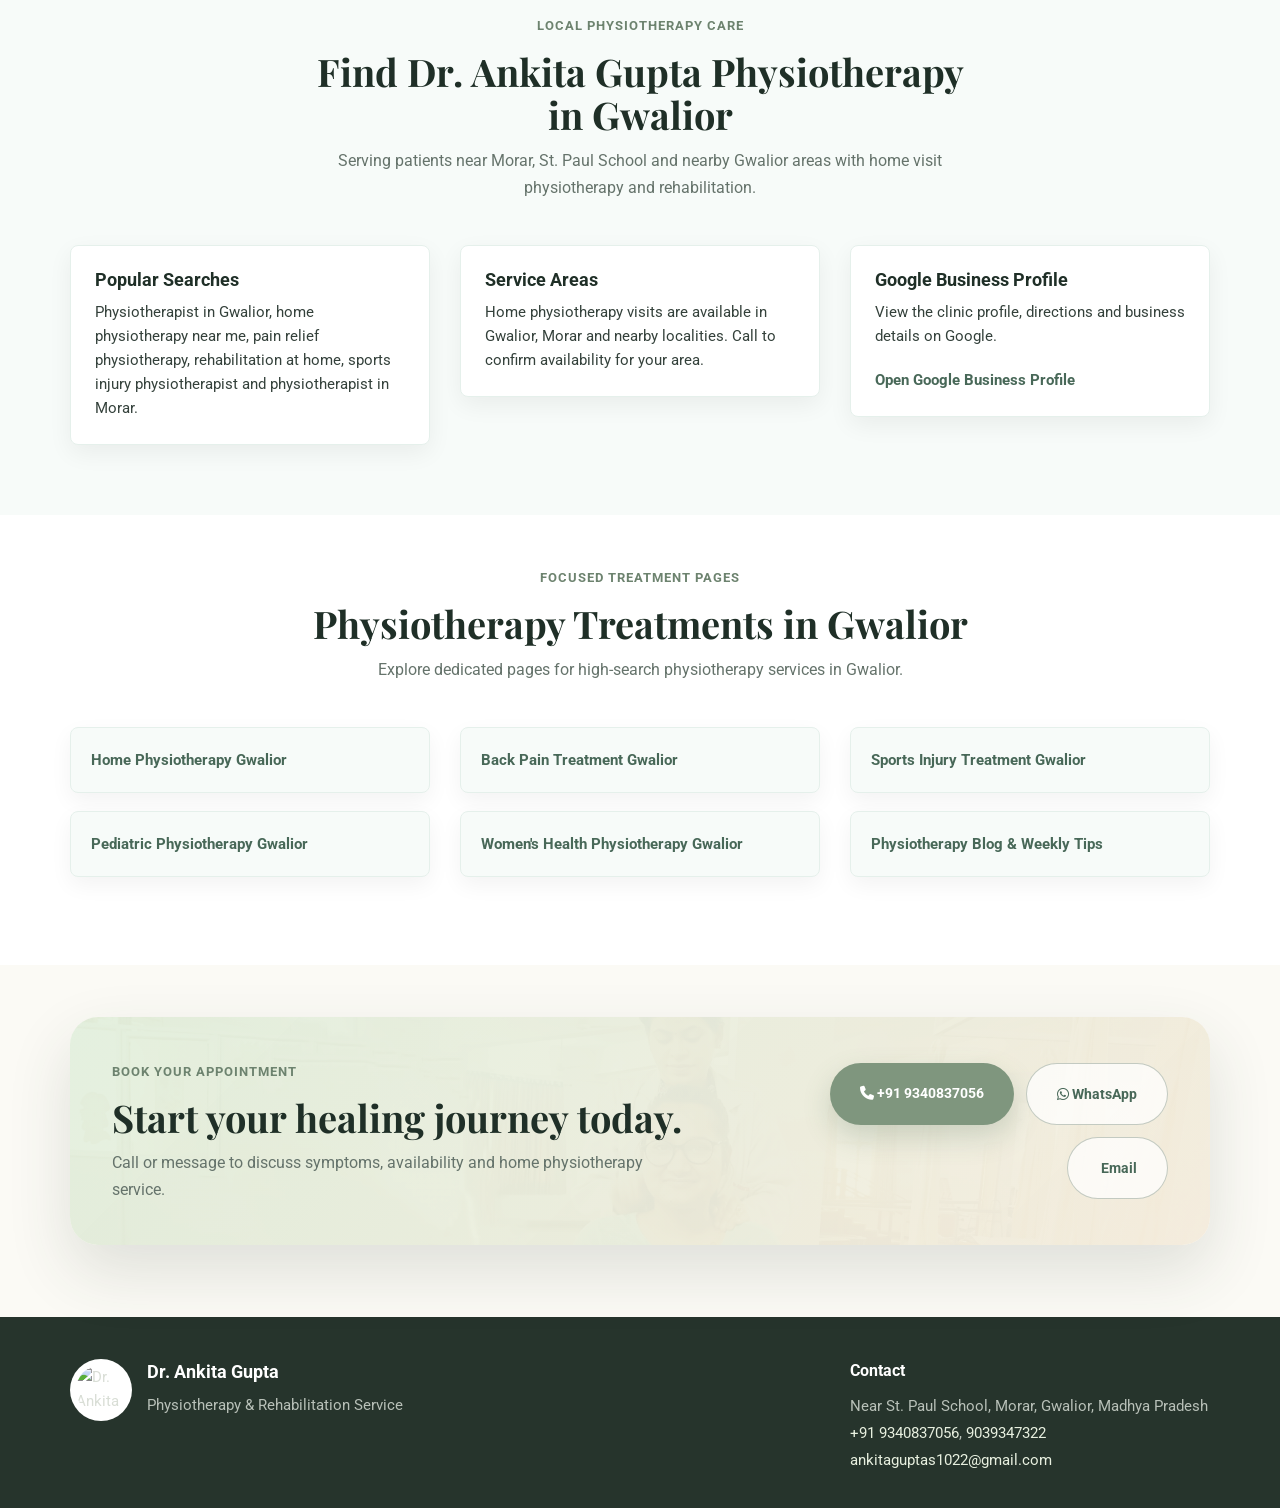
==== commit c6799733: "Add files via upload" ====
--- a/index.html
+++ b/index.html
@@ -20,13 +20,13 @@
     <meta property="og:description"
         content="Book home physiotherapy in Gwalior for pain relief, rehabilitation, sports injury recovery, neuro rehab, orthopedic care and women's health physiotherapy.">
     <meta property="og:url" content="https://dr-ankitagupta.github.io/ankita-physio-website/">
-    <meta property="og:image" content="https://dr-ankitagupta.github.io/ankita-physio-website/images/main.png">
+    <meta property="og:image" content="https://dr-ankitagupta.github.io/ankita-physio-website/images/home-physiotherapy-gwalior-dr-ankita-gupta.webp">
     <meta property="og:locale" content="en_IN">
     <meta name="twitter:card" content="summary_large_image">
     <meta name="twitter:title" content="Best Physiotherapist in Gwalior | Dr Ankita Gupta">
     <meta name="twitter:description"
         content="Home physiotherapy and rehabilitation services in Gwalior and Morar. Call +91 9340837056 to book.">
-    <meta name="twitter:image" content="https://dr-ankitagupta.github.io/ankita-physio-website/images/main.png">
+    <meta name="twitter:image" content="https://dr-ankitagupta.github.io/ankita-physio-website/images/home-physiotherapy-gwalior-dr-ankita-gupta.webp">
     <title>Best Physiotherapist in Gwalior | Home Physiotherapy | Dr Ankita Gupta</title>
     <link href="css/bootstrap.min.css" rel="stylesheet">
     <link href="https://fonts.googleapis.com/css?family=Playfair+Display:600,700|Roboto:300,400,500,700"
@@ -52,8 +52,8 @@
                     "@id": "https://dr-ankitagupta.github.io/ankita-physio-website/#clinic",
                     "name": "Dr Ankita Gupta Physiotherapy",
                     "url": "https://dr-ankitagupta.github.io/ankita-physio-website/",
-                    "image": "https://dr-ankitagupta.github.io/ankita-physio-website/images/main.png",
-                    "logo": "https://dr-ankitagupta.github.io/ankita-physio-website/images/logo.png",
+                    "image": "https://dr-ankitagupta.github.io/ankita-physio-website/images/home-physiotherapy-gwalior-dr-ankita-gupta.webp",
+                    "logo": "https://dr-ankitagupta.github.io/ankita-physio-website/images/dr-ankita-gupta-physiotherapy-logo.webp",
                     "description": "Home physiotherapy, rehabilitation, sports injury treatment, pediatric physiotherapy and recovery care by Dr Ankita Gupta in Gwalior and Morar.",
                     "telephone": "+919340837056",
                     "email": "ankitaguptas1022@gmail.com",
@@ -149,7 +149,7 @@
             <div class="container">
                 <div class="clinic-nav">
                     <a class="clinic-brand" href="index.html" aria-label="Dr. Ankita Gupta home">
-                        <img src="images/logo.png" alt="Dr. Ankita Gupta Physiotherapy logo">
+                        <img src="images/dr-ankita-gupta-physiotherapy-logo.webp" alt="Dr. Ankita Gupta Physiotherapy logo">
                         <span>
                             <strong>Dr. Ankita Gupta</strong>
                             <small>Physiotherapy &amp; Rehabilitation</small>
@@ -203,7 +203,7 @@
                         <div class="col-md-6">
                             <div class="hero-visual reveal-up delay-1">
                                 <picture>
-                                    <source srcset="images/main.webp" type="image/webp">
+                                    <source srcset="images/home-physiotherapy-gwalior-dr-ankita-gupta.webp" type="image/webp">
                                     <img src="images/main.png" alt="Physiotherapy treatment session" decoding="async">
                                 </picture>
                                 <div class="floating-card">
@@ -286,7 +286,7 @@
                         <div class="col-md-3 col-sm-6">
                             <article class="service-card reveal-up">
                                 <picture>
-                                    <source srcset="images/IMG1.webp" type="image/webp">
+                                    <source srcset="images/physiotherapy-care-gwalior.webp" type="image/webp">
                                     <img src="images/IMG1.jpg" alt="Physiotherapy care" loading="lazy" decoding="async">
                                 </picture>
                                 <div class="service-content">
@@ -299,7 +299,7 @@
                         <div class="col-md-3 col-sm-6">
                             <article class="service-card reveal-up delay-1">
                                 <picture>
-                                    <source srcset="images/sportInjury.webp" type="image/webp">
+                                    <source srcset="images/sports-injury-physiotherapy-gwalior.webp" type="image/webp">
                                     <img src="images/sportInjury.jpg" alt="Sports injury therapy" loading="lazy" decoding="async">
                                 </picture>
                                 <div class="service-content">
@@ -311,7 +311,7 @@
                         <div class="col-md-3 col-sm-6">
                             <article class="service-card reveal-up delay-2">
                                 <picture>
-                                    <source srcset="images/neuro-rehab.webp" type="image/webp">
+                                    <source srcset="images/neuro-rehabilitation-physiotherapy-gwalior.webp" type="image/webp">
                                     <img src="images/neuro-rehab.jpg" alt="Neuro rehabilitation" loading="lazy" decoding="async">
                                 </picture>
                                 <div class="service-content">
@@ -323,7 +323,7 @@
                         <div class="col-md-3 col-sm-6">
                             <article class="service-card reveal-up delay-2">
                                 <picture>
-                                    <source srcset="images/sport-injury.webp" type="image/webp">
+                                    <source srcset="images/orthopaedic-rehabilitation-gwalior.webp" type="image/webp">
                                     <img src="images/sport-injury.jpg" alt="Orthopaedic rehabilitation" loading="lazy" decoding="async">
                                 </picture>
                                 <div class="service-content">
@@ -333,7 +333,11 @@
                             </article>
                         </div>
                         <div class="col-md-3 col-sm-6">
-                            <article class="service-card reveal-up"><img src="images/electro.jpg" alt="Electro therapy" loading="lazy" decoding="async">
+                            <article class="service-card reveal-up">
+                                <picture>
+                                    <source srcset="images/electrotherapy-gwalior.webp" type="image/webp">
+                                    <img src="images/electro.jpg" alt="Electro therapy" loading="lazy" decoding="async">
+                                </picture>
                                 <div class="service-content">
                                     <h3>Electro Therapy</h3>
                                     <p>Electrical modalities for pain relief, circulation and muscle activation.</p>
@@ -343,7 +347,7 @@
                         <div class="col-md-3 col-sm-6">
                             <article class="service-card reveal-up delay-1">
                                 <picture>
-                                    <source srcset="images/antinatal.webp" type="image/webp">
+                                    <source srcset="images/antenatal-physiotherapy-gwalior.webp" type="image/webp">
                                     <img src="images/antinatal.jpg" alt="Antenatal physiotherapy" loading="lazy" decoding="async">
                                 </picture>
                                 <div class="service-content">
@@ -353,8 +357,11 @@
                             </article>
                         </div>
                         <div class="col-md-3 col-sm-6">
-                            <article class="service-card reveal-up delay-3"><img src="images/cupping.jpg"
-                                    alt="Cupping therapy" loading="lazy" decoding="async">
+                            <article class="service-card reveal-up delay-3">
+                                <picture>
+                                    <source srcset="images/cupping-therapy-gwalior.webp" type="image/webp">
+                                    <img src="images/cupping.jpg" alt="Cupping therapy" loading="lazy" decoding="async">
+                                </picture>
                                 <div class="service-content">
                                     <h3>Cupping Therapy</h3>
                                     <p>Suction-based therapy used to improve local blood flow and comfort.</p>
@@ -362,8 +369,11 @@
                             </article>
                         </div>
                         <div class="col-md-3 col-sm-6">
-                            <article class="service-card reveal-up delay-3"><img src="images/cardio.jpg"
-                                    alt="Cardiac rehabilitation" loading="lazy" decoding="async">
+                            <article class="service-card reveal-up delay-3">
+                                <picture>
+                                    <source srcset="images/cardiac-rehabilitation-gwalior.webp" type="image/webp">
+                                    <img src="images/cardio.jpg" alt="Cardiac rehabilitation" loading="lazy" decoding="async">
+                                </picture>
                                 <div class="service-content">
                                     <h3>Cardiac Rehab</h3>
                                     <p>Supervised activity planning to support better cardiovascular health.</p>
@@ -372,8 +382,11 @@
                         </div>
 
                         <div class="col-md-3 col-sm-6">
-                            <article class="service-card reveal-up"><img src="images/lymphatic-drainage.png"
-                                    alt="Lymphatic Drainage Massage" loading="lazy" decoding="async">
+                            <article class="service-card reveal-up">
+                                <picture>
+                                    <source srcset="images/lymphatic-drainage-massage-gwalior.webp" type="image/webp">
+                                    <img src="images/lymphatic-drainage.png" alt="Lymphatic Drainage Massage" loading="lazy" decoding="async">
+                                </picture>
                                 <div class="service-content">
                                     <h3>Lymphatic Drainage Massage</h3>
                                     <p>Supporting faster recovery, reducing swelling, and improving comfort following
@@ -384,7 +397,7 @@
                         <div class="col-md-3 col-sm-6">
                             <article class="service-card reveal-up delay-1">
                                 <picture>
-                                    <source srcset="images/postnatal.webp" type="image/webp">
+                                    <source srcset="images/postnatal-physiotherapy-gwalior.webp" type="image/webp">
                                     <img src="images/postnatal.png" alt="Postnatal Physiotherapy" loading="lazy" decoding="async">
                                 </picture>
                                 <div class="service-content">
@@ -397,7 +410,7 @@
                         <div class="col-md-3 col-sm-6">
                             <article class="service-card reveal-up delay-2">
                                 <picture>
-                                    <source srcset="images/pediatric.webp" type="image/webp">
+                                    <source srcset="images/pediatric-physiotherapy-gwalior.webp" type="image/webp">
                                     <img src="images/pediatric.png" alt="Pediatric Physiotherapy" loading="lazy" decoding="async">
                                 </picture>
                                 <div class="service-content">
@@ -408,8 +421,11 @@
                             </article>
                         </div>
                         <div class="col-md-3 col-sm-6">
-                            <article class="service-card reveal-up delay-3"><img src="images/geriatric.png"
-                                    alt="Geriatric Physiotherapy" loading="lazy" decoding="async">
+                            <article class="service-card reveal-up delay-3">
+                                <picture>
+                                    <source srcset="images/geriatric-physiotherapy-gwalior.webp" type="image/webp">
+                                    <img src="images/geriatric.png" alt="Geriatric Physiotherapy" loading="lazy" decoding="async">
+                                </picture>
                                 <div class="service-content">
                                     <h3>Geriatric Physiotherapy</h3>
                                     <p>Enhancing mobility, balance, and quality of life for seniors through specialized
@@ -425,7 +441,7 @@
                     <div class="col-md-5">
                         <div class="benefit-photo reveal-up">
                             <picture>
-                                <source srcset="images/left-image.webp" type="image/webp">
+                                <source srcset="images/physiotherapy-recovery-support-gwalior.webp" type="image/webp">
                                 <img src="images/left-image.jpg" alt="Patient recovery support" loading="lazy" decoding="async">
                             </picture>
                         </div>
@@ -528,7 +544,7 @@
                         <div class="col-sm-6">
                             <article class="profile-card reveal-up">
                                 <picture>
-                                    <source srcset="images/team-1.webp" type="image/webp">
+                                    <source srcset="images/dr-ankita-gupta-physiotherapist-gwalior.webp" type="image/webp">
                                     <img src="images/team-1.jpg" alt="Dr. Ankita Gupta" loading="lazy" decoding="async">
                                 </picture>
                                 <div>
@@ -540,7 +556,10 @@
                         </div>
                         <div class="col-sm-6">
                             <article class="profile-card reveal-up delay-1">
-                                <img src="images/nikhil.png" alt="Er. Nikhil Gupta" loading="lazy" decoding="async">
+                                <picture>
+                                    <source srcset="images/nikhil-gupta-operations.webp" type="image/webp">
+                                    <img src="images/nikhil.png" alt="Er. Nikhil Gupta" loading="lazy" decoding="async">
+                                </picture>
                                 <div>
                                     <h3>Er. Nikhil Gupta</h3>
                                     <p>Director - Operations & Technology</p>
@@ -572,10 +591,16 @@
                                 </ol>
                                 <div class="carousel-inner">
                                     <div class="item active">
-                                        <img src="images/ach2.jpg" alt="Achievement certificate" class="img-responsive" loading="lazy" decoding="async">
+                                        <picture>
+                                            <source srcset="images/physiotherapy-achievement-certificate-1.webp" type="image/webp">
+                                            <img src="images/ach2.jpg" alt="Achievement certificate" class="img-responsive" loading="lazy" decoding="async">
+                                        </picture>
                                     </div>
                                     <div class="item">
-                                        <img src="images/ach3.jpg" alt="Achievement certificate" class="img-responsive" loading="lazy" decoding="async">
+                                        <picture>
+                                            <source srcset="images/physiotherapy-achievement-certificate-2.webp" type="image/webp">
+                                            <img src="images/ach3.jpg" alt="Achievement certificate" class="img-responsive" loading="lazy" decoding="async">
+                                        </picture>
                                     </div>
                                 </div>
                                 <a class="left carousel-control" href="#certificateCarousel" data-slide="prev">
@@ -679,7 +704,7 @@
                 <div class="row">
                     <div class="col-md-5">
                         <div class="footer-brand">
-                            <img src="images/logo.png" alt="Dr. Ankita Gupta logo" loading="lazy" decoding="async">
+                            <img src="images/dr-ankita-gupta-physiotherapy-logo.webp" alt="Dr. Ankita Gupta logo" loading="lazy" decoding="async">
                             <div>
                                 <h3>Dr. Ankita Gupta</h3>
                                 <p>Physiotherapy &amp; Rehabilitation Service</p>
--- a/css/ankita-enhanced.css
+++ b/css/ankita-enhanced.css
@@ -50,6 +50,85 @@
 box-shadow:0 8px 25px rgba(0,0,0,.08);
 }
 
+.local-seo-section{
+padding:70px 0;
+background:#f7fbf9;
+}
+.local-seo-card{
+height:100%;
+padding:24px;
+background:#fff;
+border:1px solid #e5f0eb;
+border-radius:8px;
+box-shadow:0 8px 24px rgba(0,0,0,.06);
+}
+.local-seo-card h3{
+font-weight:700;
+}
+.local-seo-card a{
+font-weight:700;
+}
+
+.service-pages-section{
+padding:70px 0;
+background:#fff;
+}
+.service-page-link{
+display:block;
+margin-bottom:18px;
+padding:20px;
+background:#f7fbf9;
+border:1px solid #e5f0eb;
+border-radius:8px;
+font-weight:700;
+color:#0b8f55;
+box-shadow:0 8px 22px rgba(0,0,0,.05);
+}
+.service-page-link:hover{
+background:#0eb769;
+color:#fff;
+transform:translateY(-3px);
+}
+.seo-page-hero{
+padding:90px 0 70px;
+background:#f7fbf9;
+}
+.seo-page-hero h1{
+font-size:42px;
+line-height:1.18;
+font-weight:800;
+}
+.seo-page-section{
+padding:64px 0;
+}
+.seo-card{
+height:100%;
+padding:24px;
+margin-bottom:24px;
+background:#fff;
+border:1px solid #e5f0eb;
+border-radius:8px;
+box-shadow:0 8px 22px rgba(0,0,0,.05);
+}
+.seo-card h2,.seo-card h3{
+font-weight:800;
+}
+.seo-list{
+padding-left:18px;
+margin-bottom:0;
+}
+.seo-list li{
+margin-bottom:10px;
+}
+.faq-item{
+margin-bottom:18px;
+padding-bottom:18px;
+border-bottom:1px solid #e5f0eb;
+}
+.faq-item h3{
+font-weight:800;
+}
+
 .reveal-up{
 opacity:0;
 transform:translateY(30px);
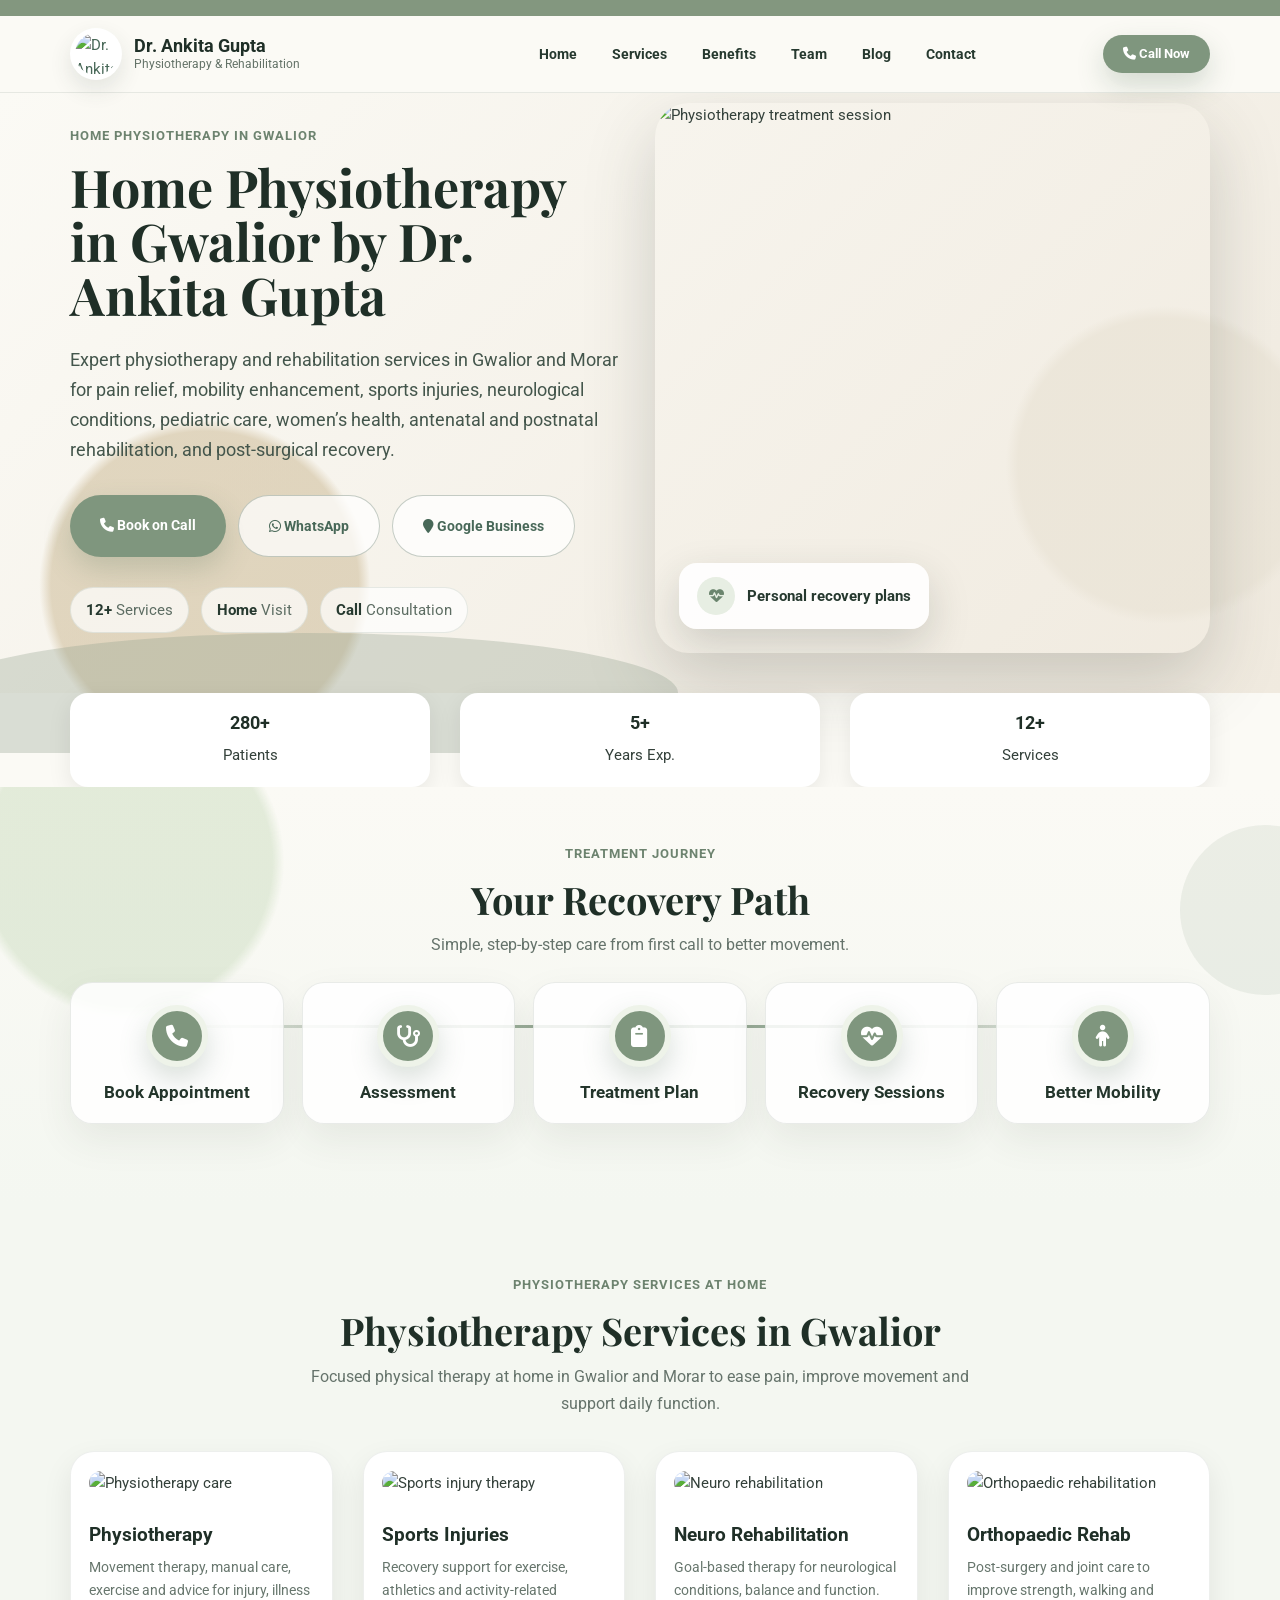
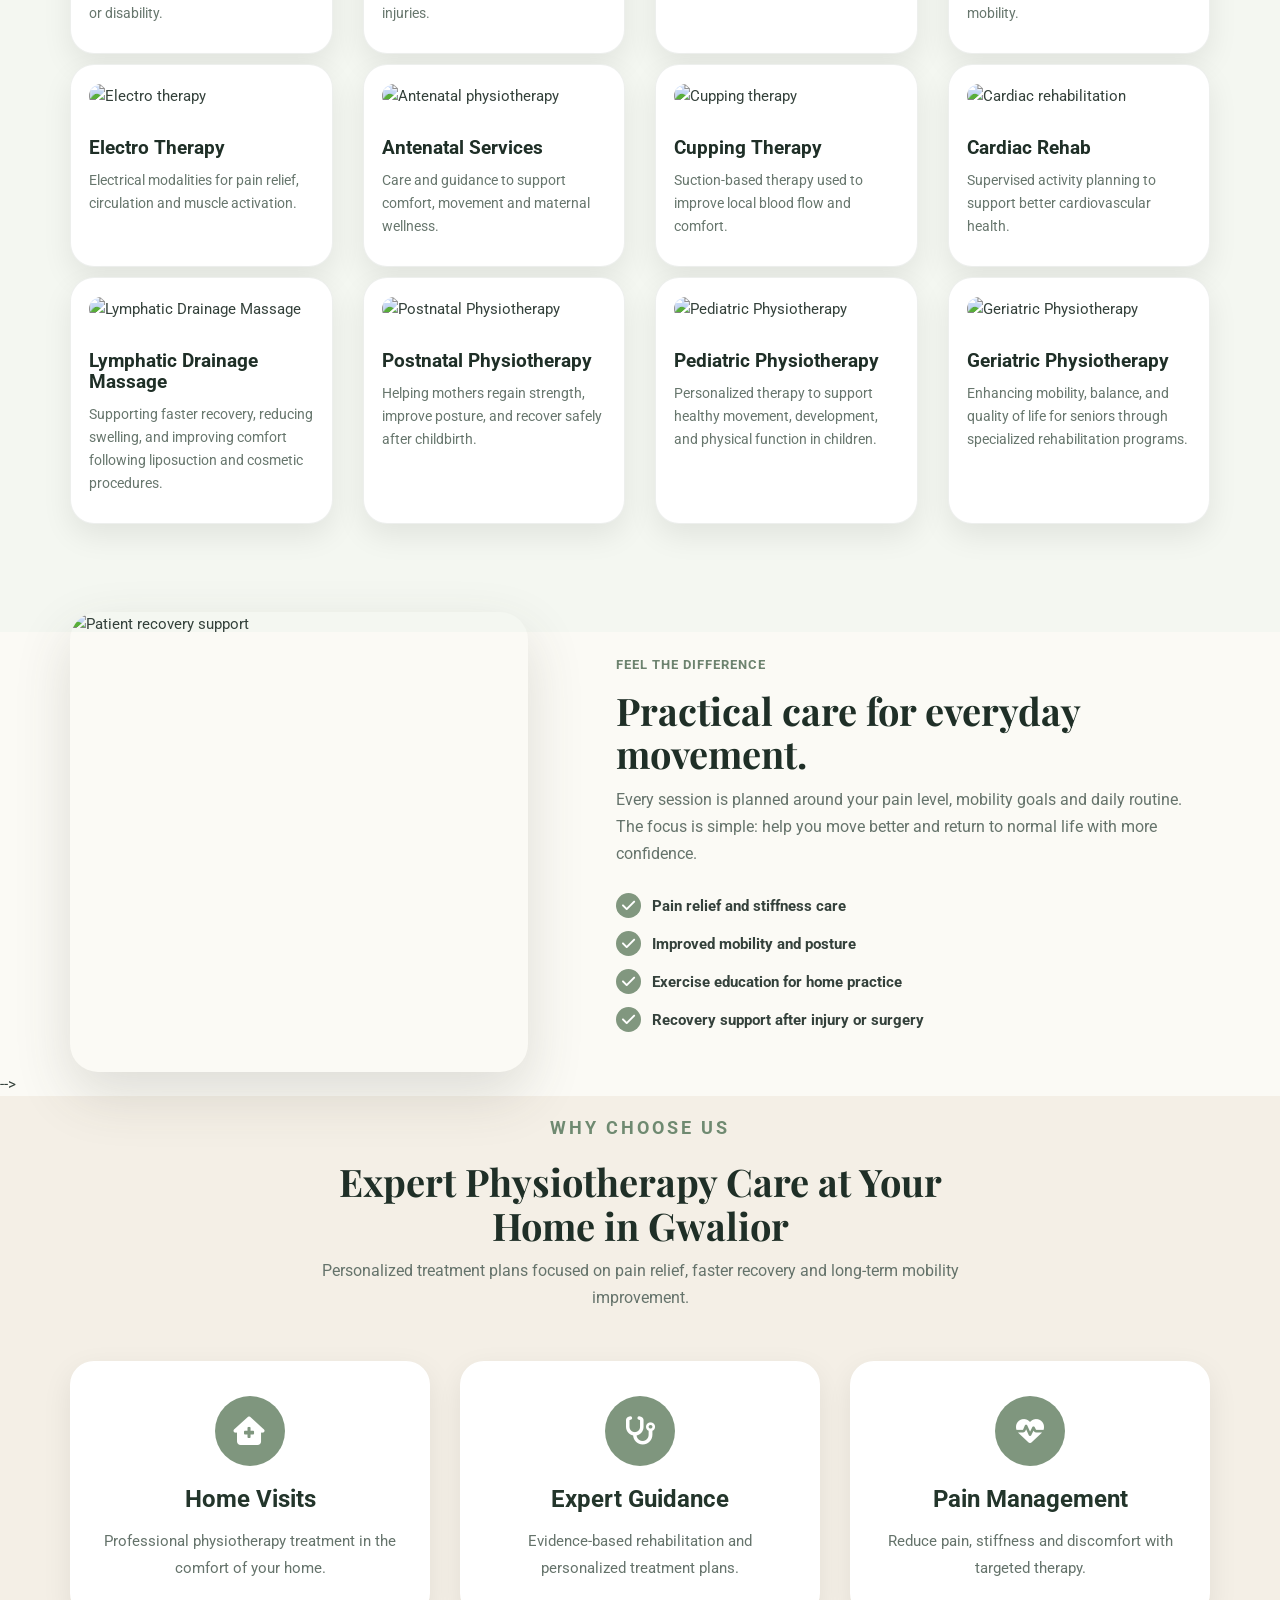
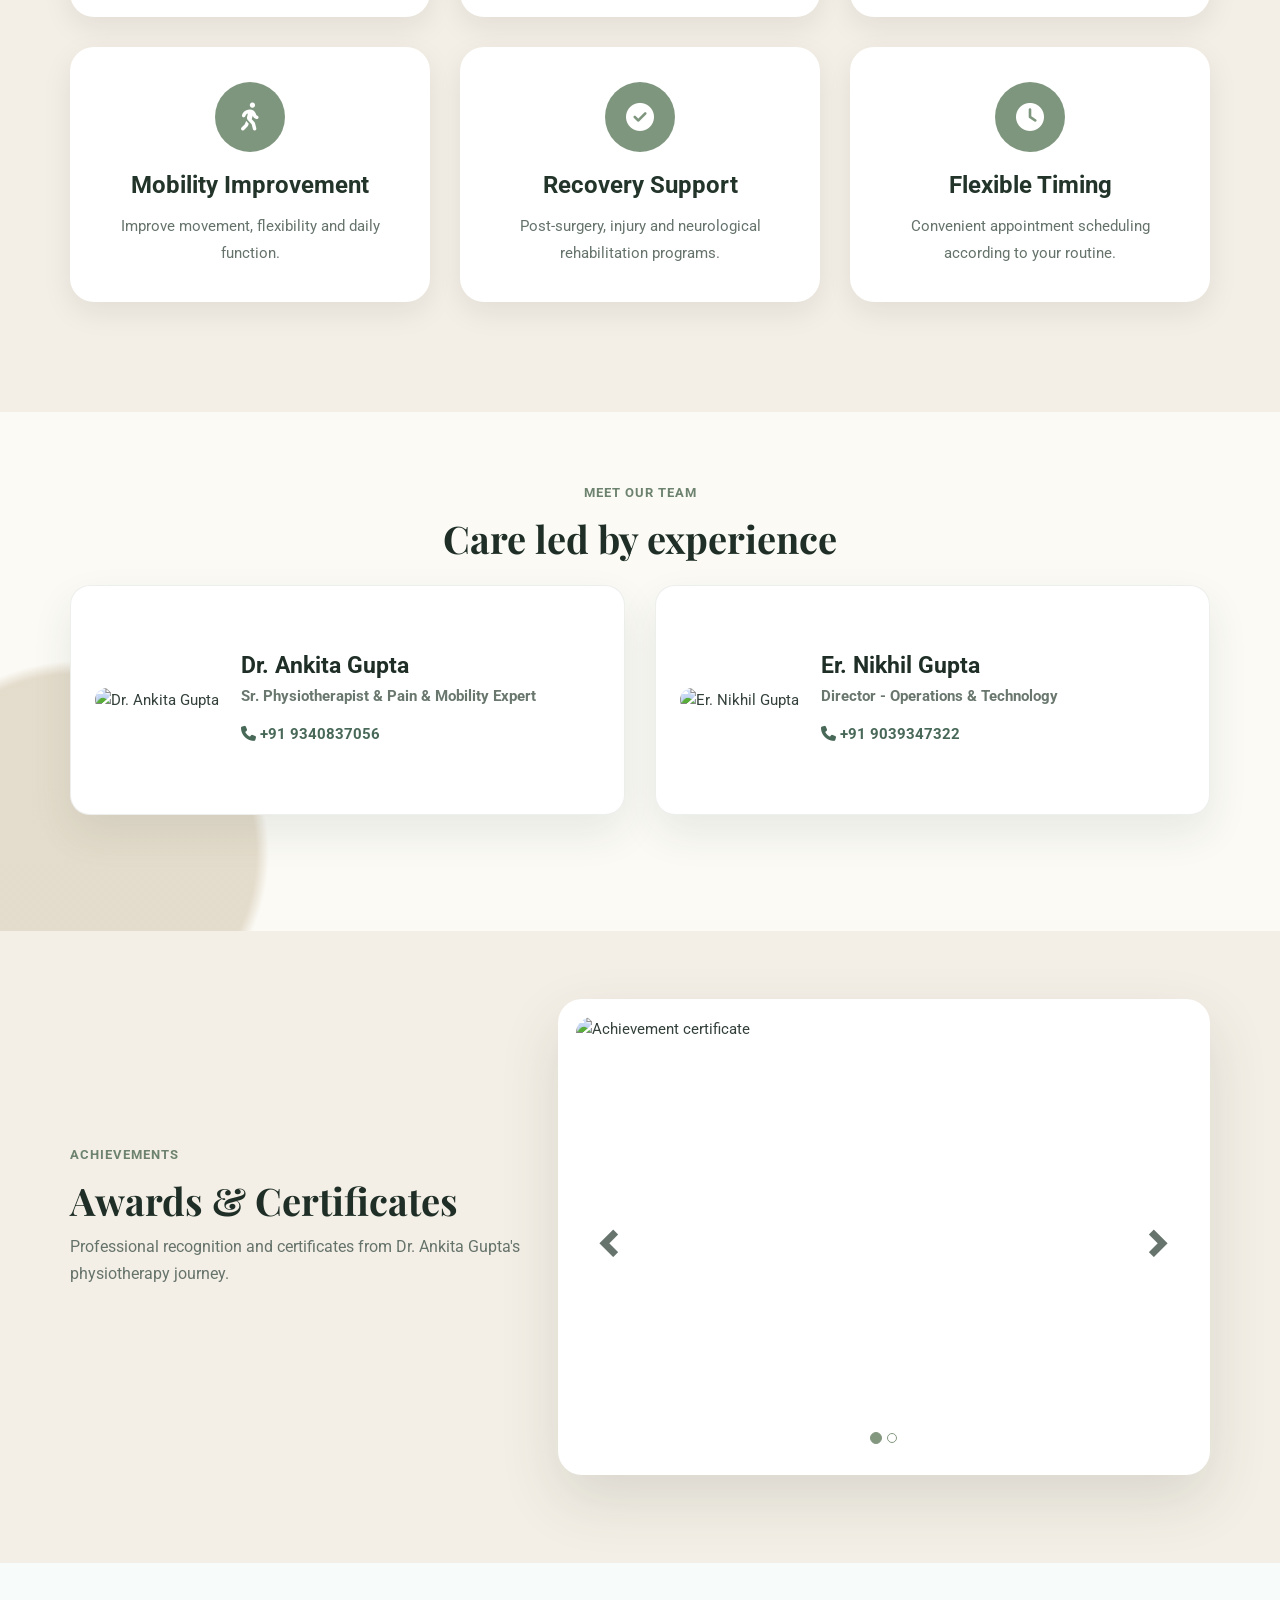
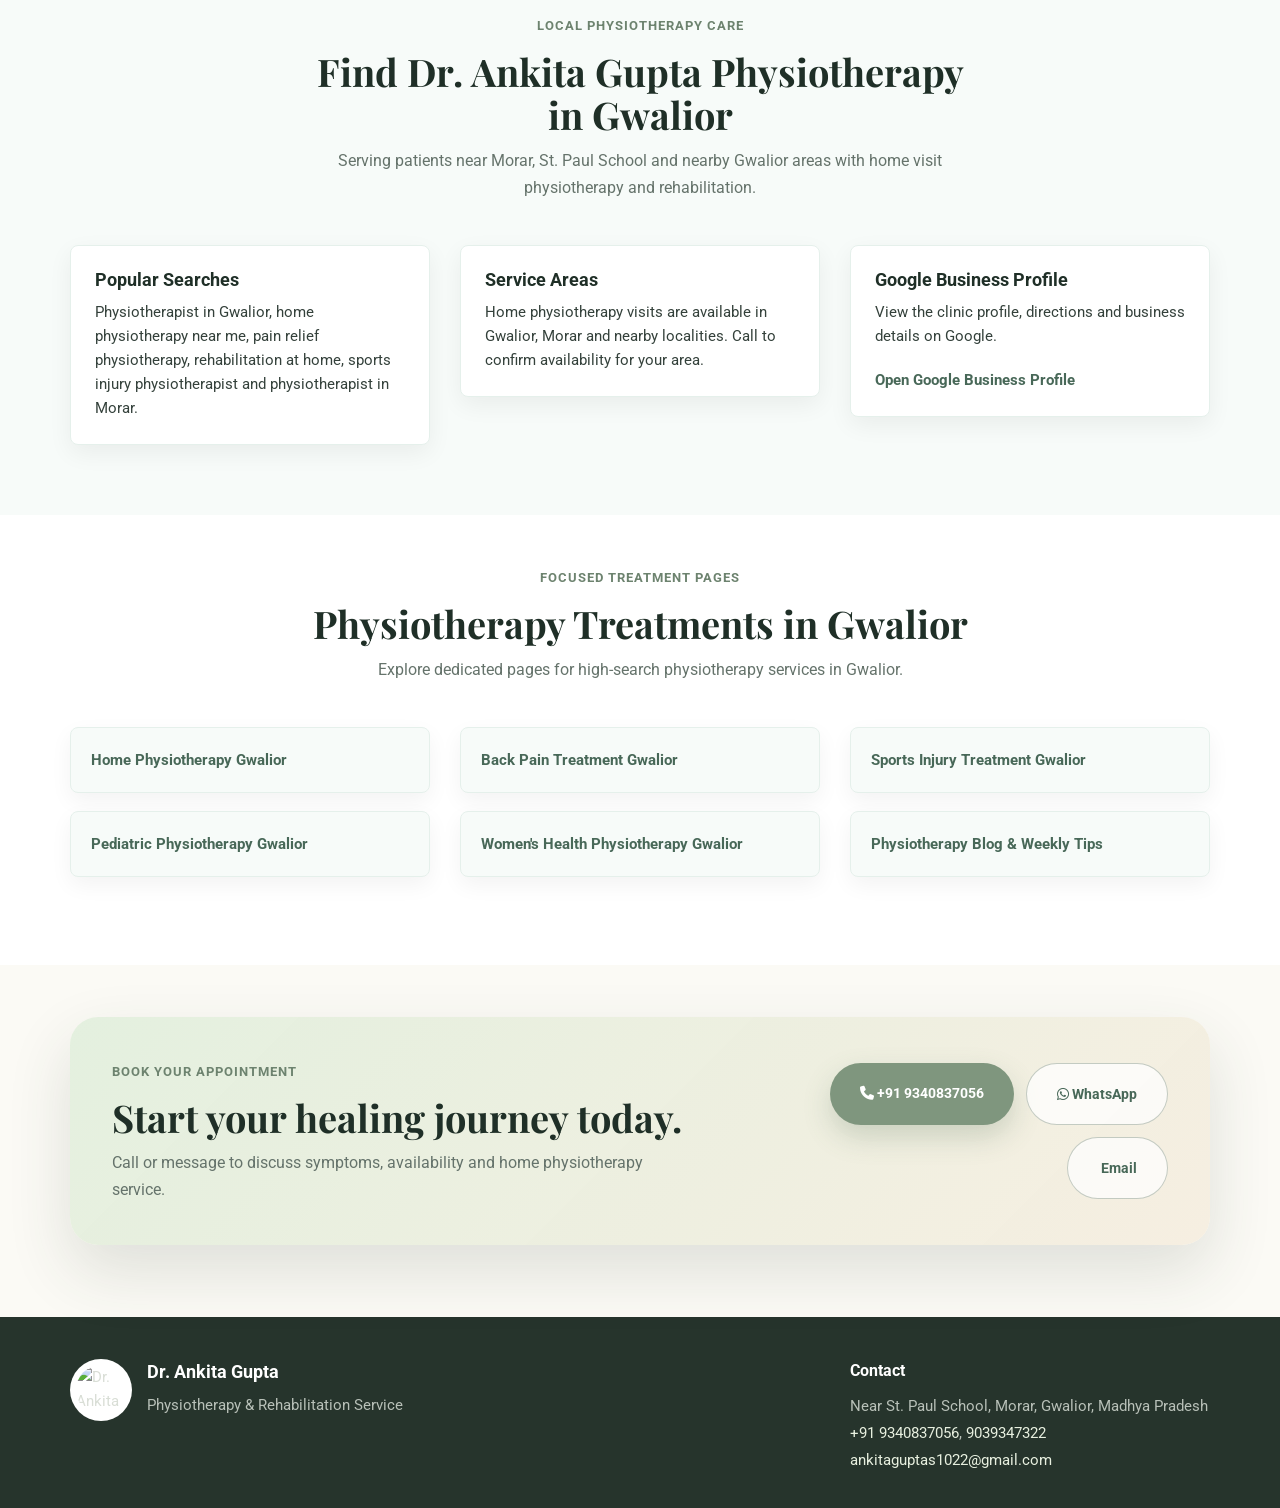
==== commit e5d7dfc4: "Add files via upload" ====
--- a/index.html
+++ b/index.html
@@ -204,7 +204,7 @@
                             <div class="hero-visual reveal-up delay-1">
                                 <picture>
                                     <source srcset="images/home-physiotherapy-gwalior-dr-ankita-gupta.webp" type="image/webp">
-                                    <img src="images/main.png" alt="Physiotherapy treatment session" decoding="async">
+                                    <img src="images/home-physiotherapy-gwalior-dr-ankita-gupta.jpg" alt="Physiotherapy treatment session" decoding="async">
                                 </picture>
                                 <div class="floating-card">
                                     <i class="fa fa-heartbeat"></i>
@@ -385,7 +385,7 @@
                             <article class="service-card reveal-up">
                                 <picture>
                                     <source srcset="images/lymphatic-drainage-massage-gwalior.webp" type="image/webp">
-                                    <img src="images/lymphatic-drainage.png" alt="Lymphatic Drainage Massage" loading="lazy" decoding="async">
+                                    <img src="images/lymphatic-drainage-massage-gwalior.jpg" alt="Lymphatic Drainage Massage" loading="lazy" decoding="async">
                                 </picture>
                                 <div class="service-content">
                                     <h3>Lymphatic Drainage Massage</h3>
@@ -398,7 +398,7 @@
                             <article class="service-card reveal-up delay-1">
                                 <picture>
                                     <source srcset="images/postnatal-physiotherapy-gwalior.webp" type="image/webp">
-                                    <img src="images/postnatal.png" alt="Postnatal Physiotherapy" loading="lazy" decoding="async">
+                                    <img src="images/postnatal-physiotherapy-gwalior.jpg" alt="Postnatal Physiotherapy" loading="lazy" decoding="async">
                                 </picture>
                                 <div class="service-content">
                                     <h3>Postnatal Physiotherapy</h3>
@@ -411,7 +411,7 @@
                             <article class="service-card reveal-up delay-2">
                                 <picture>
                                     <source srcset="images/pediatric-physiotherapy-gwalior.webp" type="image/webp">
-                                    <img src="images/pediatric.png" alt="Pediatric Physiotherapy" loading="lazy" decoding="async">
+                                    <img src="images/pediatric-physiotherapy-gwalior.jpg" alt="Pediatric Physiotherapy" loading="lazy" decoding="async">
                                 </picture>
                                 <div class="service-content">
                                     <h3>Pediatric Physiotherapy</h3>
@@ -424,7 +424,7 @@
                             <article class="service-card reveal-up delay-3">
                                 <picture>
                                     <source srcset="images/geriatric-physiotherapy-gwalior.webp" type="image/webp">
-                                    <img src="images/geriatric.png" alt="Geriatric Physiotherapy" loading="lazy" decoding="async">
+                                    <img src="images/geriatric-physiotherapy-gwalior.jpg" alt="Geriatric Physiotherapy" loading="lazy" decoding="async">
                                 </picture>
                                 <div class="service-content">
                                     <h3>Geriatric Physiotherapy</h3>
@@ -558,7 +558,7 @@
                             <article class="profile-card reveal-up delay-1">
                                 <picture>
                                     <source srcset="images/nikhil-gupta-operations.webp" type="image/webp">
-                                    <img src="images/nikhil.png" alt="Er. Nikhil Gupta" loading="lazy" decoding="async">
+                                    <img src="images/nikhil-gupta-operations.jpg" alt="Er. Nikhil Gupta" loading="lazy" decoding="async">
                                 </picture>
                                 <div>
                                     <h3>Er. Nikhil Gupta</h3>
--- a/css/style.css
+++ b/css/style.css
@@ -329,7 +329,7 @@
 /*--------------------------
     5.2 Navigations Regular
    ----------------------------*/
-.hero-section { padding-top: 135px; padding-bottom: 135px; background: linear-gradient(rgba(36, 39, 38, 0.5), rgba(36, 39, 38, 0.5)), rgba(36, 39, 38, 0.5) url(../images/hero.jpg) no-repeat center; background-size: cover; }
+.hero-section { padding-top: 135px; padding-bottom: 135px; background: linear-gradient(rgba(36, 39, 38, 0.5), rgba(36, 39, 38, 0.5)), rgba(36, 39, 38, 0.5) url(../images/home-physiotherapy-gwalior-dr-ankita-gupta.webp) no-repeat center; background-size: cover; }
 .hero-caption { padding-top: 100px; padding-bottom: 100px; }
 .hero-title { font-size: 46px; color: #fff; line-height: 50px; font-weight: 600; margin-bottom: 30px; letter-spacing: -1px; }
 .hero-text { font-size: 18px; color: #fff; margin-bottom: 30px; }
@@ -414,7 +414,7 @@
 /*----------------------------------------------
     5.4 Page Header
 ----------------------------------------------*/
-.page-header { background: linear-gradient(rgba(36, 39, 38, 0.5), rgba(36, 39, 38, 0.5)), rgba(36, 39, 38, 0.5) url(../images/IMG1.jpg) no-repeat center; background-size: cover; margin: 0; border-bottom: none; padding-bottom: 100px; }
+.page-header { background: linear-gradient(rgba(36, 39, 38, 0.5), rgba(36, 39, 38, 0.5)), rgba(36, 39, 38, 0.5) url(../images/physiotherapy-care-gwalior.webp) no-repeat center; background-size: cover; margin: 0; border-bottom: none; padding-bottom: 100px; }
 .page-caption { padding: 90px 0px; position: relative; z-index: 1; color: #fff; }
 .page-title { color: #fff; text-align: left; font-size: 40px; font-weight: 400; letter-spacing: -1px; }
 .breadcrumb { }
@@ -700,7 +700,7 @@
 /*--------------------------------
  Extra Plugin CSS - Back to top  
 ---------------------------------*/
-.cd-top { display: inline-block; height: 40px; width: 40px; position: fixed; bottom: 40px; right: 10px; overflow: hidden; text-indent: 100%; white-space: nowrap; background: rgba(212, 27, 44, 100) url(../images/cd-top-arrow.svg) no-repeat center 50%; visibility: hidden; opacity: 0; -webkit-transition: opacity .3s 0s, visibility 0s .3s; -moz-transition: opacity .3s 0s, visibility 0s .3s; transition: opacity .3s 0s, visibility 0s .3s; }
+.cd-top { display: inline-block; height: 40px; width: 40px; position: fixed; bottom: 40px; right: 10px; overflow: hidden; text-indent: 100%; white-space: nowrap; background: rgba(212, 27, 44, 100); visibility: hidden; opacity: 0; -webkit-transition: opacity .3s 0s, visibility 0s .3s; -moz-transition: opacity .3s 0s, visibility 0s .3s; transition: opacity .3s 0s, visibility 0s .3s; }
 .cd-top.cd-is-visible, .cd-top.cd-fade-out, .no-touch .cd-top:hover { -webkit-transition: opacity .3s 0s, visibility 0s 0s; -moz-transition: opacity .3s 0s, visibility 0s 0s; transition: opacity .3s 0s, visibility 0s 0s; }
 .cd-top.cd-is-visible {    /* the button becomes visible */
 visibility: visible; opacity: 1; }
@@ -1266,7 +1266,7 @@
     align-items: center;
     background:
         linear-gradient(135deg, rgba(226, 239, 221, .95), rgba(246, 238, 224, .96)),
-        url(../images/service-single.jpg) center/cover;
+        url(../images/physiotherapy-service-detail-gwalior.webp) center/cover;
     border-radius: 28px;
     box-shadow: 0 26px 64px rgba(48, 61, 52, .14);
     display: flex;
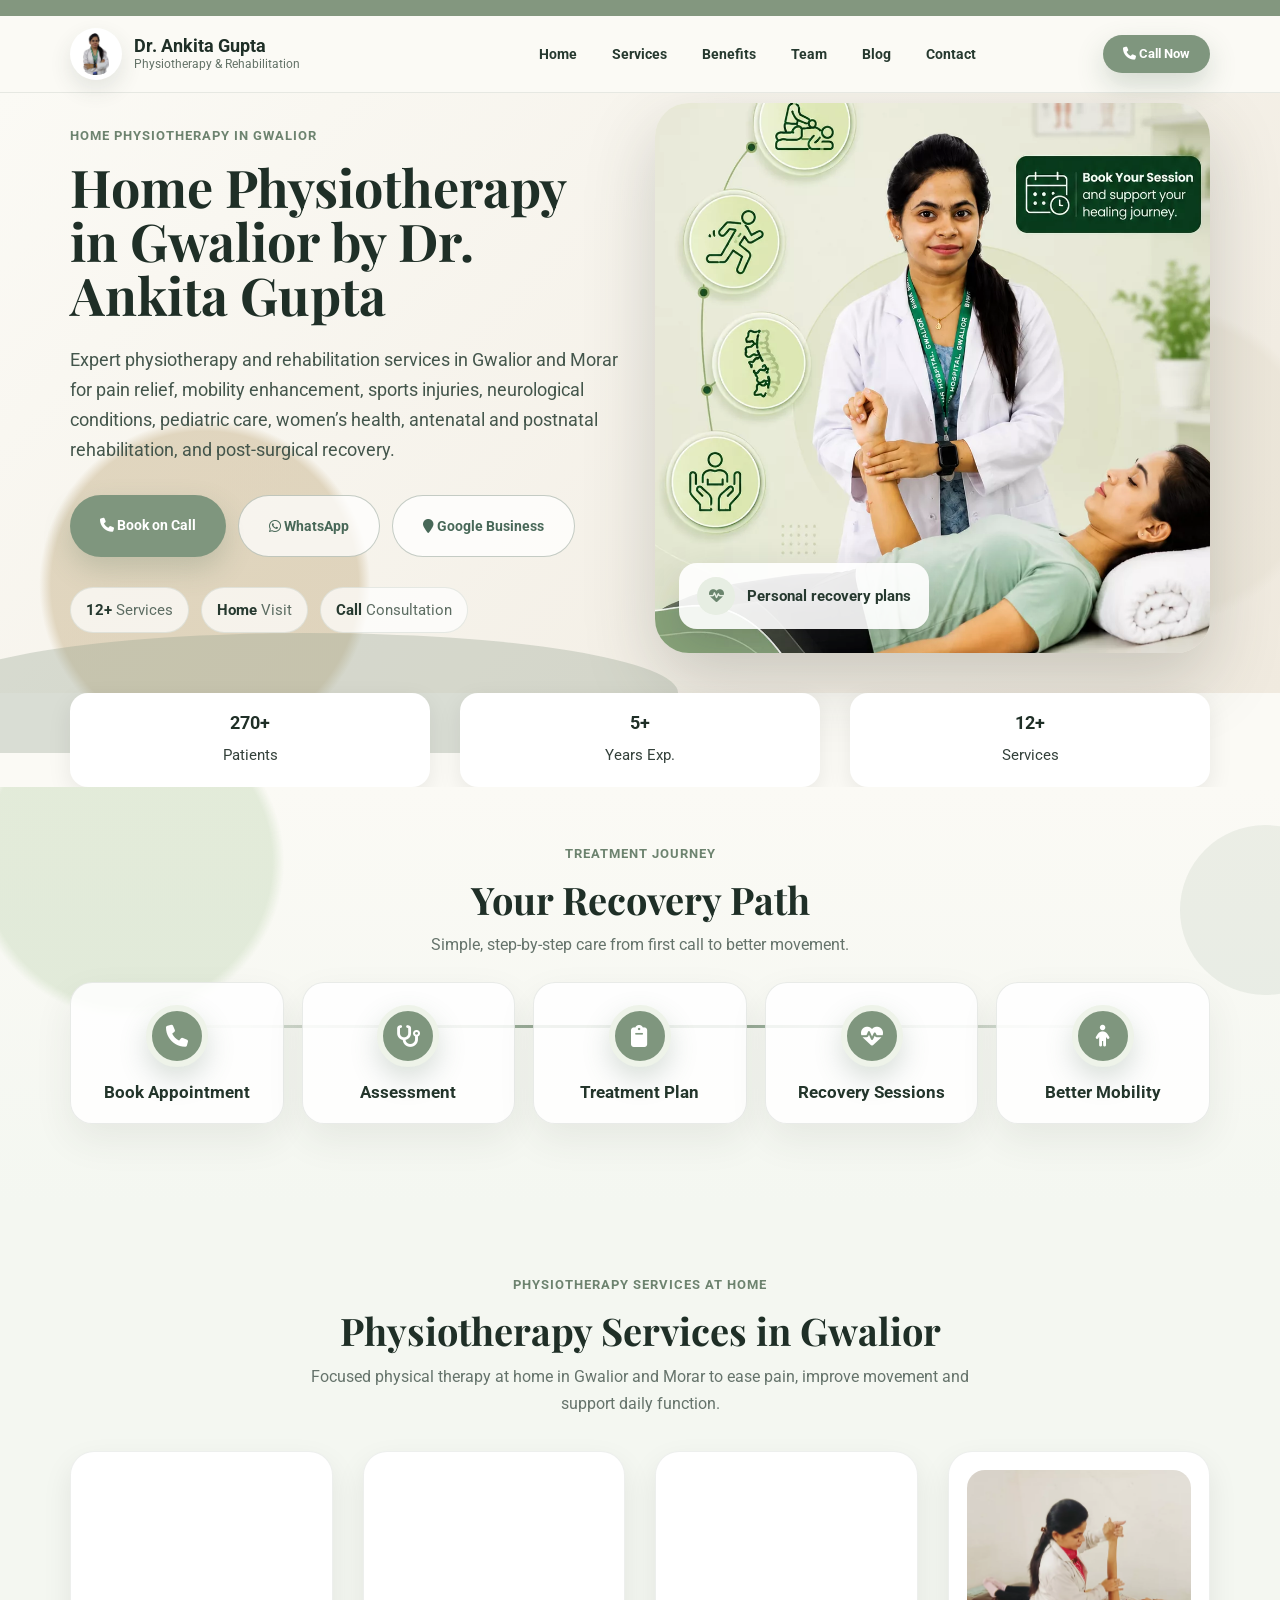
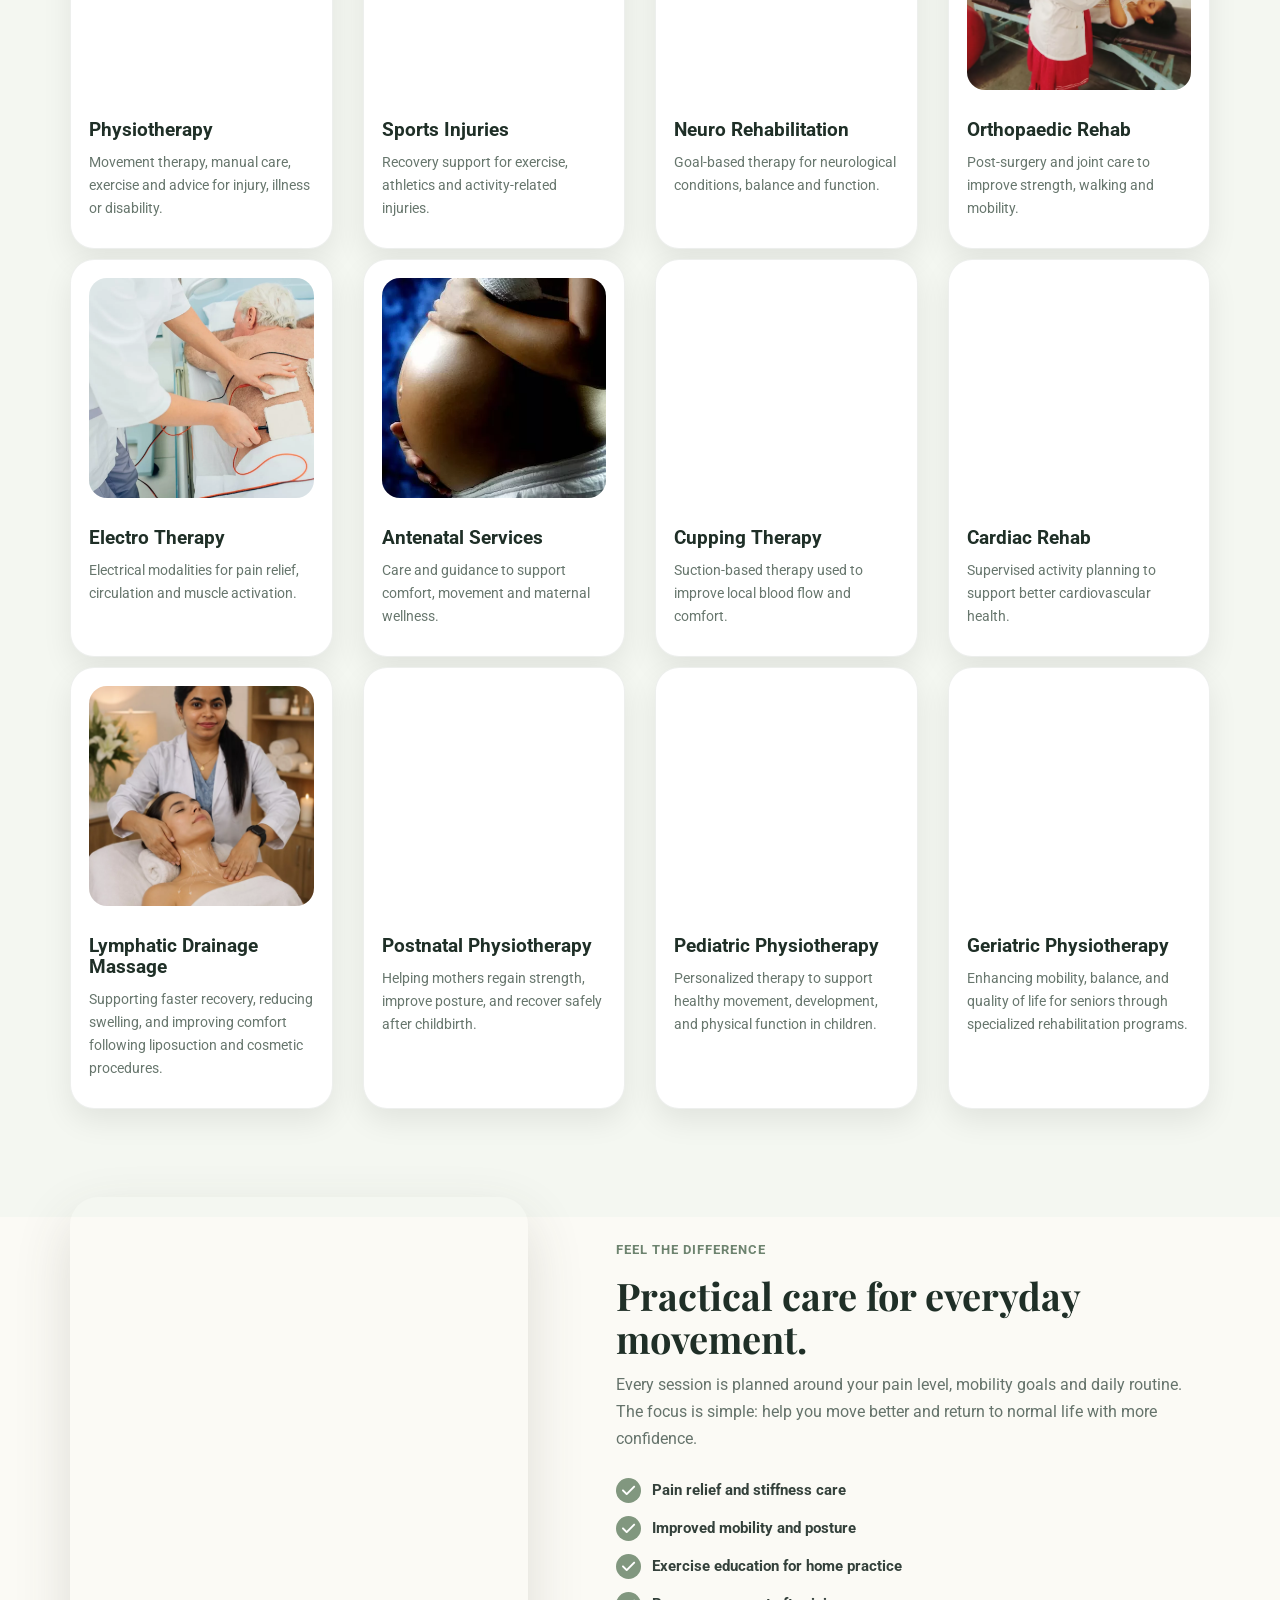
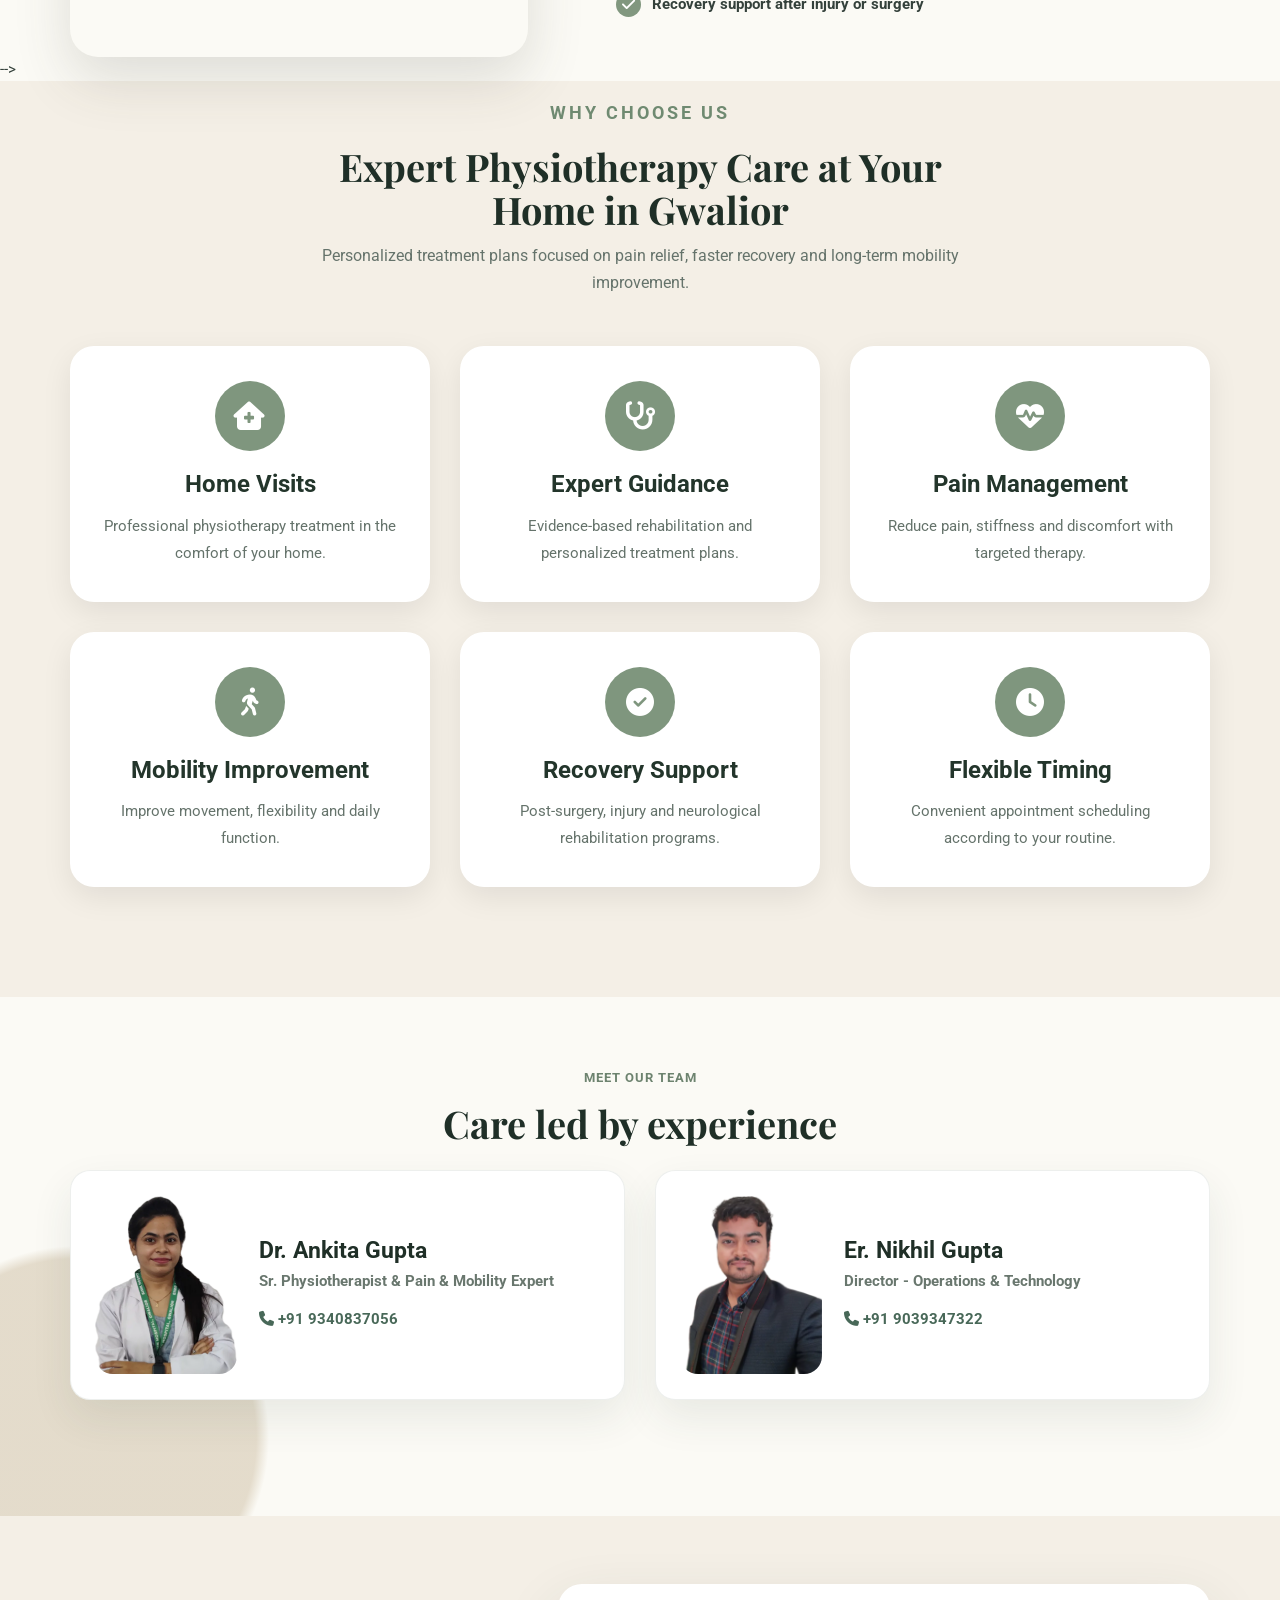
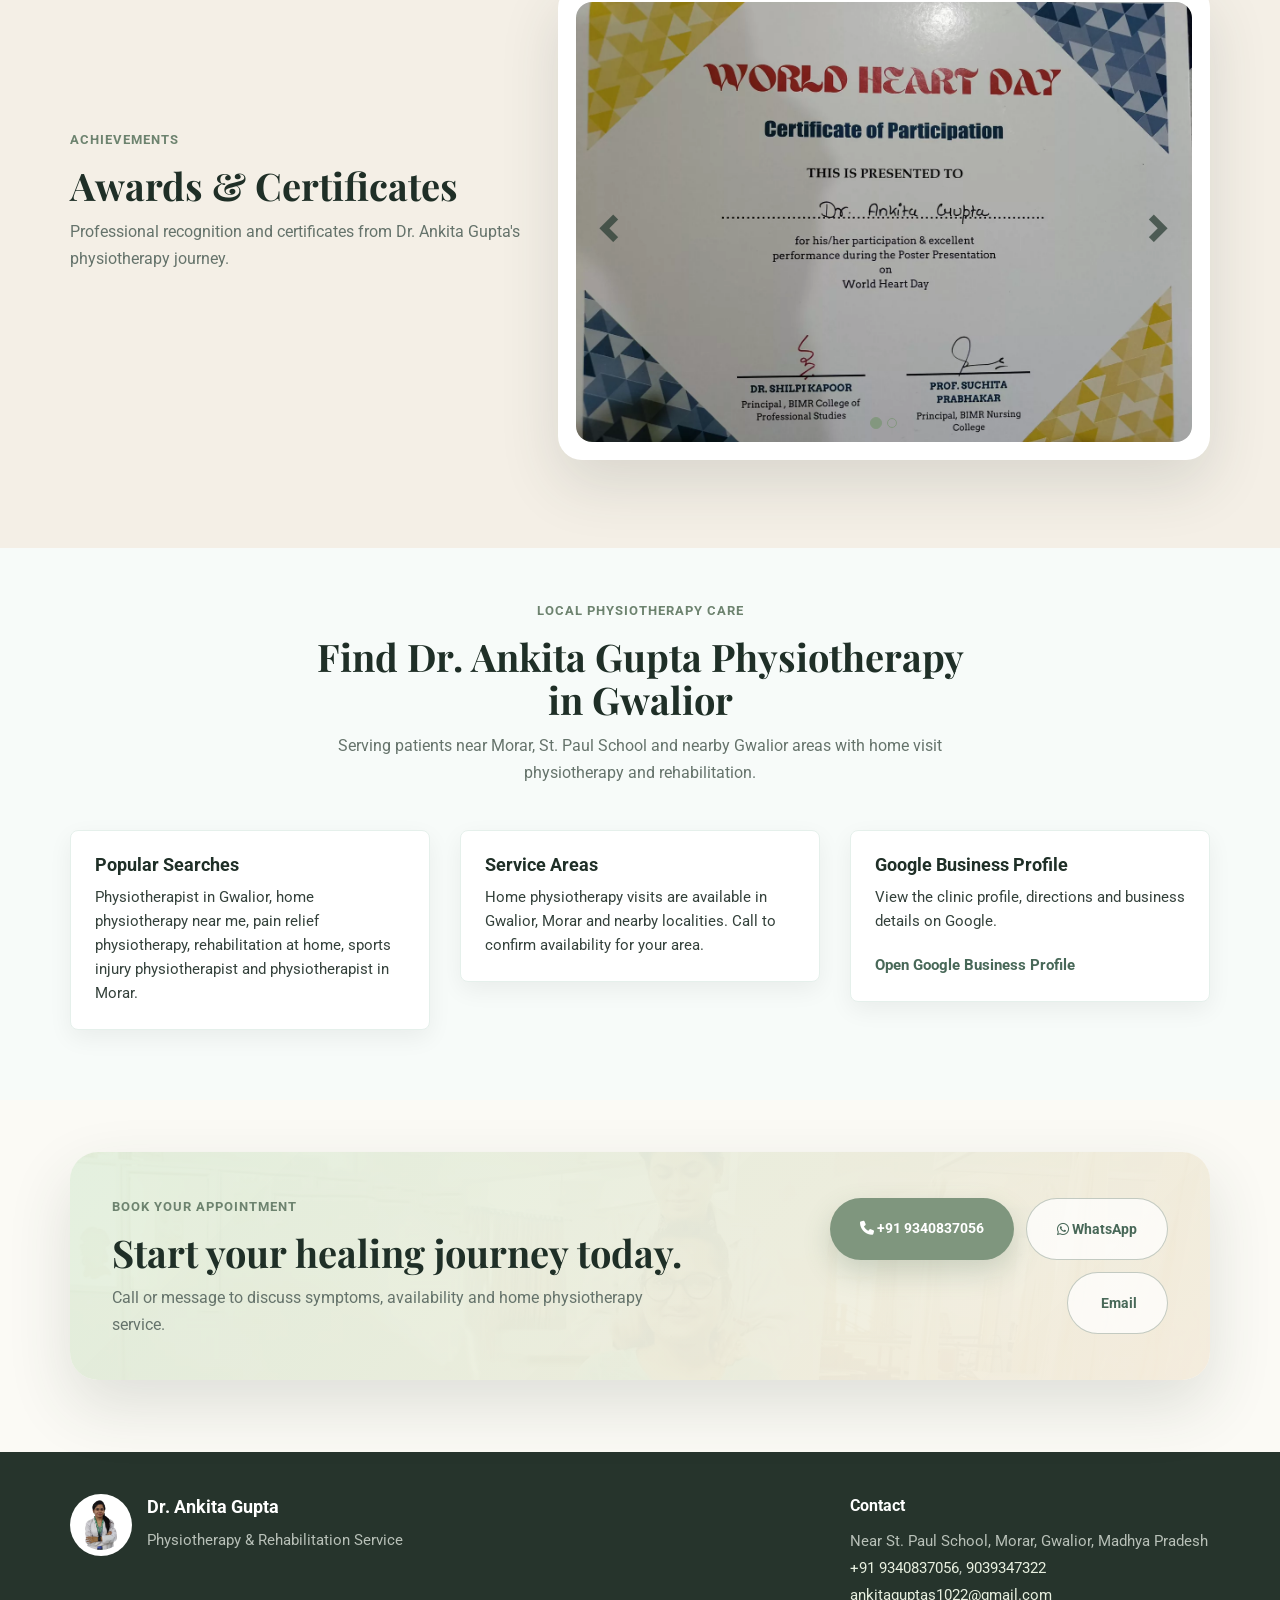
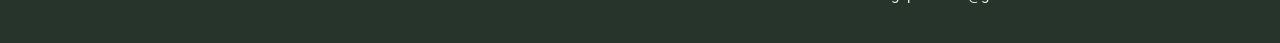
==== commit 59d34673: "Add files via upload" ====
--- a/index.html
+++ b/index.html
@@ -648,36 +648,6 @@
                 </div>
             </section>
 
-            <section class="service-pages-section" aria-labelledby="service-pages-title">
-                <div class="container">
-                    <div class="section-heading text-center reveal-up">
-                        <span class="eyebrow">Focused Treatment Pages</span>
-                        <h2 id="service-pages-title">Physiotherapy Treatments in Gwalior</h2>
-                        <p>Explore dedicated pages for high-search physiotherapy services in Gwalior.</p>
-                    </div>
-                    <div class="row service-page-grid">
-                        <div class="col-md-4 col-sm-6">
-                            <a class="service-page-link" href="home-physiotherapy-gwalior.html">Home Physiotherapy Gwalior</a>
-                        </div>
-                        <div class="col-md-4 col-sm-6">
-                            <a class="service-page-link" href="back-pain-treatment-gwalior.html">Back Pain Treatment Gwalior</a>
-                        </div>
-                        <div class="col-md-4 col-sm-6">
-                            <a class="service-page-link" href="sports-injury-treatment-gwalior.html">Sports Injury Treatment Gwalior</a>
-                        </div>
-                        <div class="col-md-4 col-sm-6">
-                            <a class="service-page-link" href="pediatric-physiotherapy-gwalior.html">Pediatric Physiotherapy Gwalior</a>
-                        </div>
-                        <div class="col-md-4 col-sm-6">
-                            <a class="service-page-link" href="women-health-physiotherapy-gwalior.html">Women's Health Physiotherapy Gwalior</a>
-                        </div>
-                        <div class="col-md-4 col-sm-6">
-                            <a class="service-page-link" href="blog.html">Physiotherapy Blog & Weekly Tips</a>
-                        </div>
-                    </div>
-                </div>
-            </section>
-
             <section class="contact-panel" id="contact">
                 <div class="container">
                     <div class="contact-card reveal-up">
